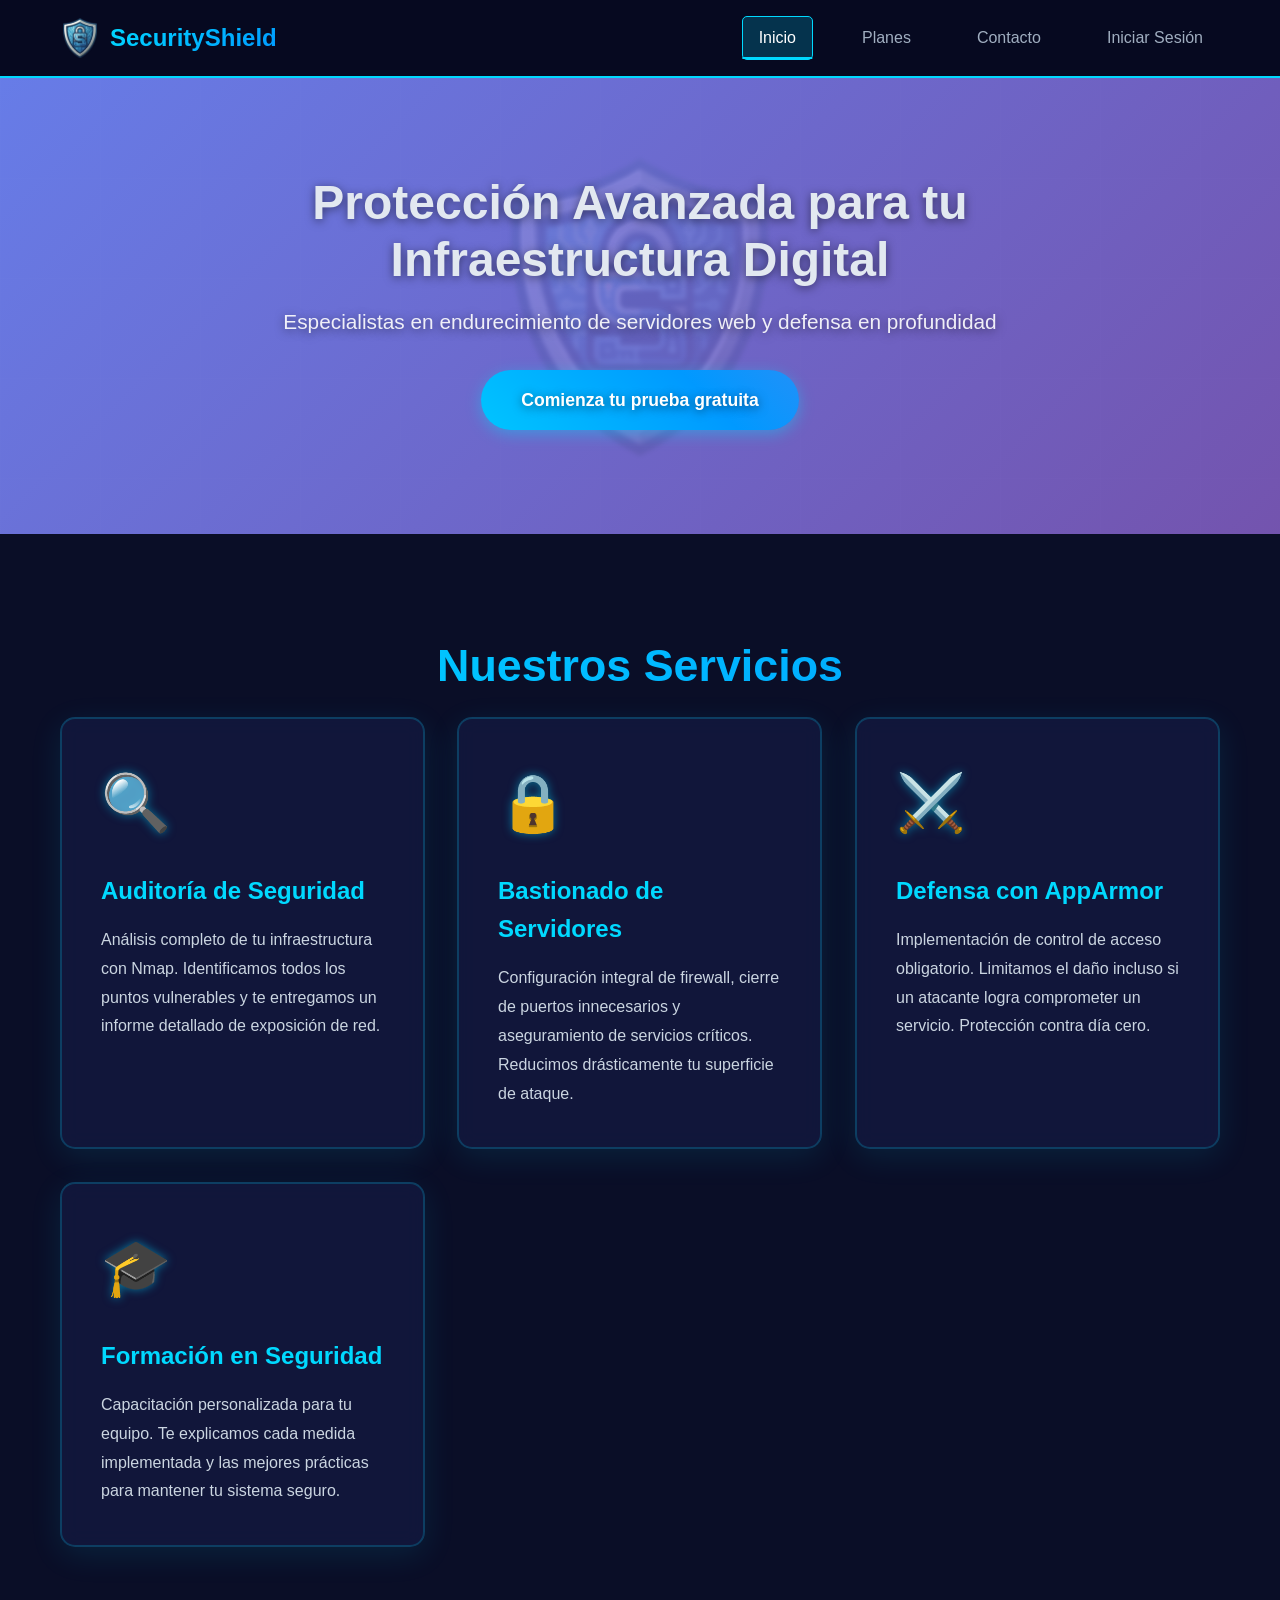
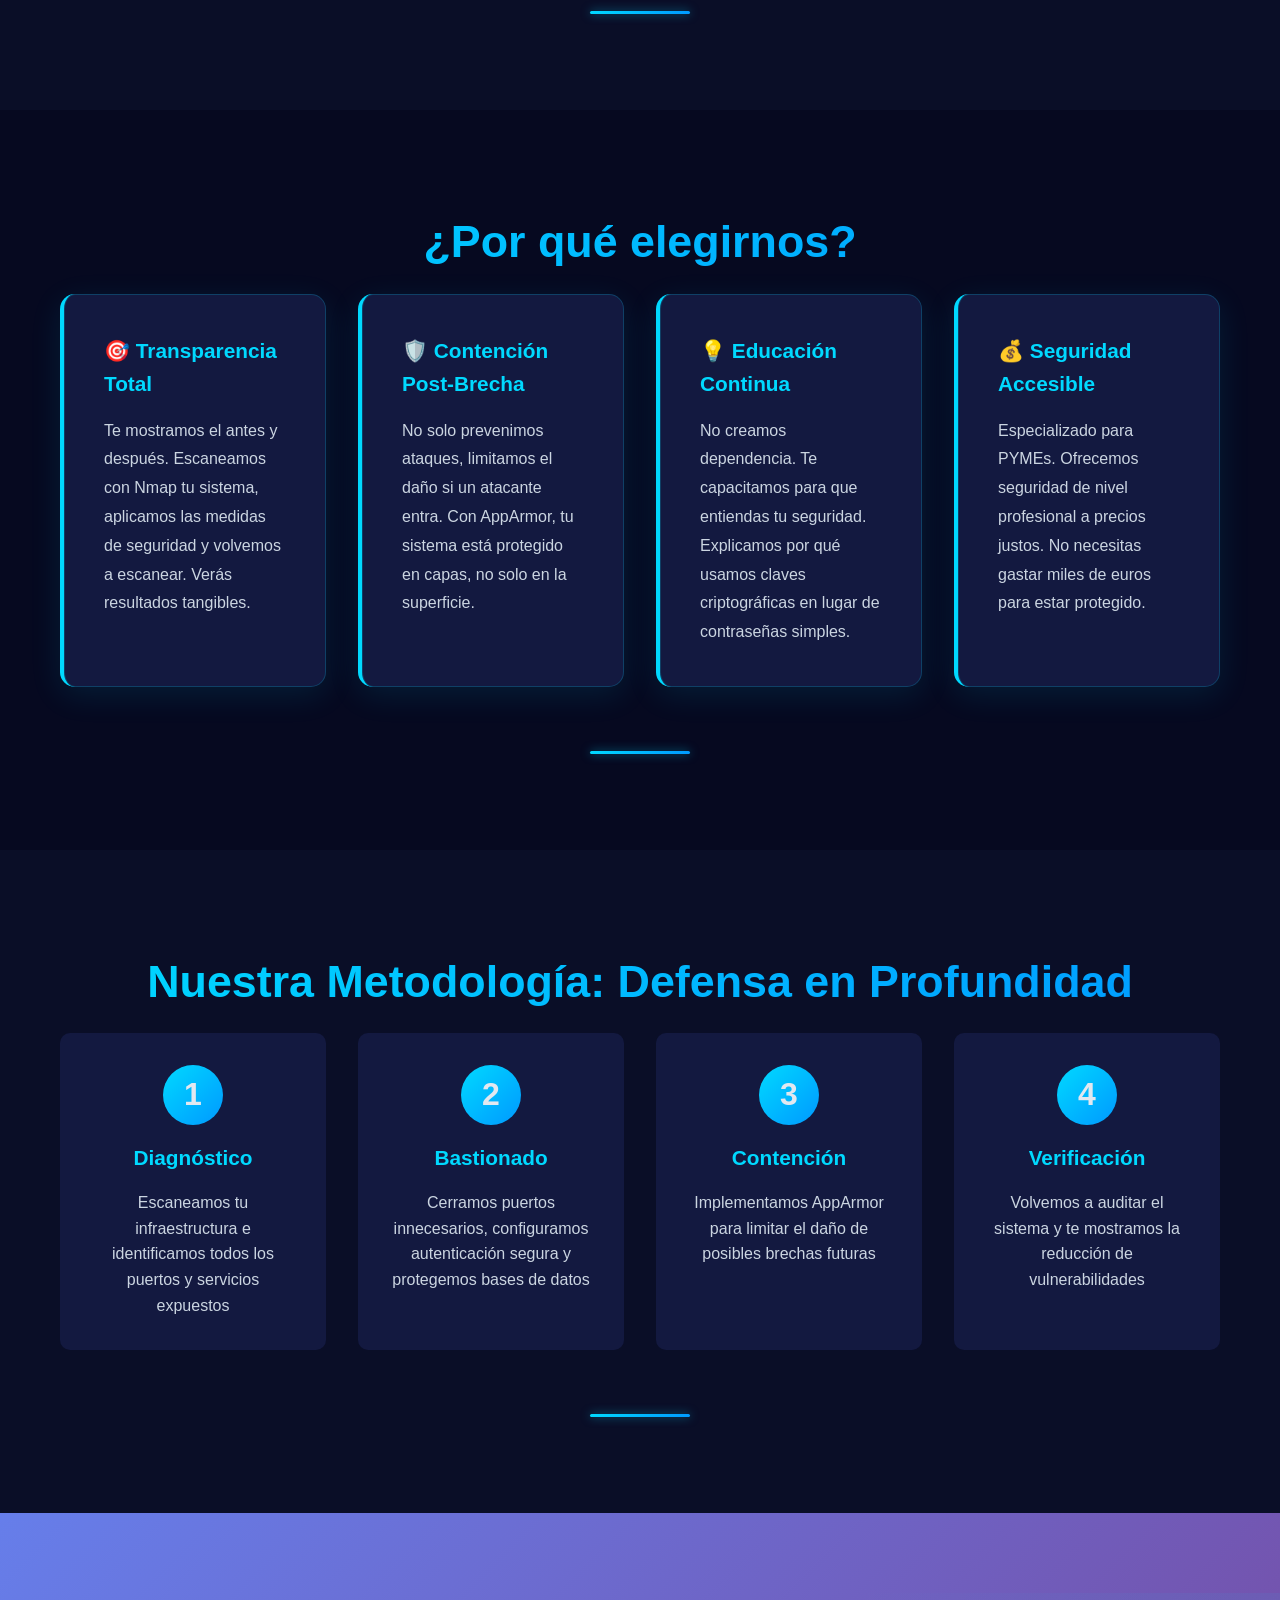
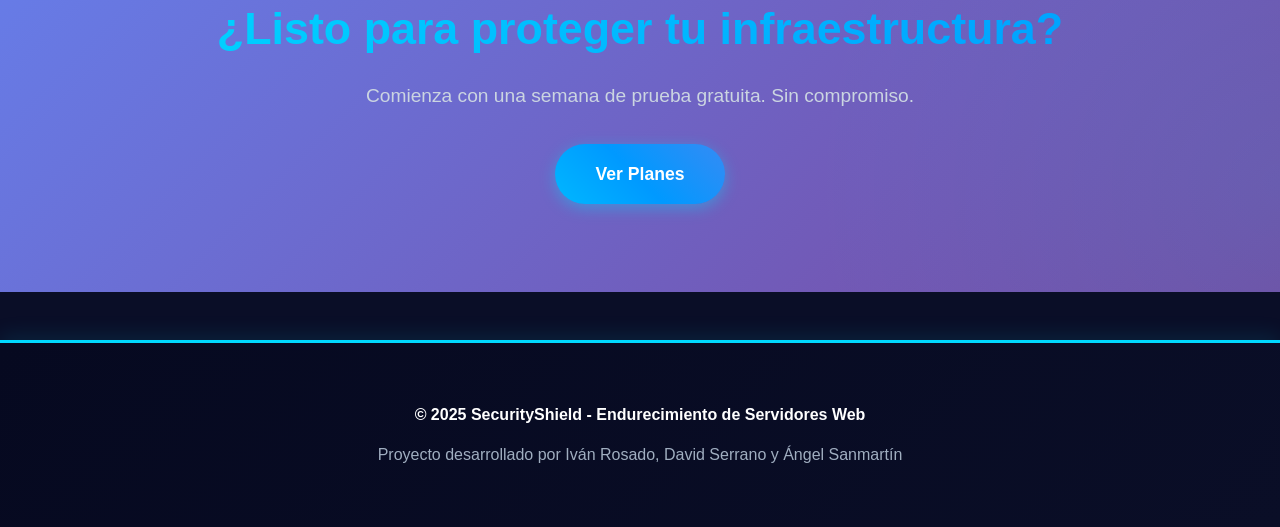
==== index.html @ e563c890 "Actualizacion v6 Reformas CSS visual Animaciones Escudo Emoji Cambiado" ====
<!DOCTYPE html>
<html lang="es">
<head>
    <meta charset="UTF-8">
    <meta name="viewport" content="width=device-width, initial-scale=1.0">
    <title>SecurityShield - Endurecimiento de Servidores Web</title>
    <link rel="stylesheet" href="styles.css">
    <script src="https://identity.netlify.com/v1/netlify-identity-widget.js"></script>
    <link rel="icon" href="images/favicon.png">
</head>
<body>
    <div class="nav-overlay"></div>
    <nav class="navbar">
        <div class="nav-container">
            <div class="logo">
                <img src="images/favicon.png" alt="SecurityShield" class="shield-icon">
                <span class="logo-text">SecurityShield</span>
            </div>
            <div class="mobile-menu-toggle">
                <span></span>
                <span></span>
                <span></span>
            </div>
            <ul class="nav-menu">
                <li><a href="index.html" class="active">Inicio</a></li>
                <li><a href="suscripcion.html">Planes</a></li>
                <li><a href="contacto.html">Contacto</a></li>
                <li>
                    <a href="login.html" id="loginLink">Iniciar Sesión</a>
                    <a href="#" id="logoutLink" class="logout-link" style="display:none;">Cerrar Sesión</a>
                </li>
            </ul>
        </div>
    </nav>

    <header class="hero">
        <div class="hero-content">
            <h1>Protección Avanzada para tu Infraestructura Digital</h1>
            <p class="subtitle">Especialistas en endurecimiento de servidores web y defensa en profundidad</p>
            <a href="suscripcion.html" class="cta-button">Comienza tu prueba gratuita</a>
        </div>
    </header>

    <section class="services">
        <div class="container">
            <h2>Nuestros Servicios</h2>
            
            <div class="service-grid">
                <div class="service-card">
                    <div class="service-icon">🔍</div>
                    <h3>Auditoría de Seguridad</h3>
                    <p>Análisis completo de tu infraestructura con Nmap. Identificamos todos los puntos vulnerables y te entregamos un informe detallado de exposición de red.</p>
                </div>

                <div class="service-card">
                    <div class="service-icon">🔒</div>
                    <h3>Bastionado de Servidores</h3>
                    <p>Configuración integral de firewall, cierre de puertos innecesarios y aseguramiento de servicios críticos. Reducimos drásticamente tu superficie de ataque.</p>
                </div>

                <div class="service-card">
                    <div class="service-icon">⚔️</div>
                    <h3>Defensa con AppArmor</h3>
                    <p>Implementación de control de acceso obligatorio. Limitamos el daño incluso si un atacante logra comprometer un servicio. Protección contra día cero.</p>
                </div>

                <div class="service-card">
                    <div class="service-icon">🎓</div>
                    <h3>Formación en Seguridad</h3>
                    <p>Capacitación personalizada para tu equipo. Te explicamos cada medida implementada y las mejores prácticas para mantener tu sistema seguro.</p>
                </div>
            </div>
        </div>
    </section>

    <section class="why-us">
        <div class="container">
            <h2>¿Por qué elegirnos?</h2>
            
            <div class="features">
                <div class="feature">
                    <h3>🎯 Transparencia Total</h3>
                    <p>Te mostramos el antes y después. Escaneamos con Nmap tu sistema, aplicamos las medidas de seguridad y volvemos a escanear. Verás resultados tangibles.</p>
                </div>

                <div class="feature">
                    <h3>🛡️ Contención Post-Brecha</h3>
                    <p>No solo prevenimos ataques, limitamos el daño si un atacante entra. Con AppArmor, tu sistema está protegido en capas, no solo en la superficie.</p>
                </div>

                <div class="feature">
                    <h3>💡 Educación Continua</h3>
                    <p>No creamos dependencia. Te capacitamos para que entiendas tu seguridad. Explicamos por qué usamos claves criptográficas en lugar de contraseñas simples.</p>
                </div>

                <div class="feature">
                    <h3>💰 Seguridad Accesible</h3>
                    <p>Especializado para PYMEs. Ofrecemos seguridad de nivel profesional a precios justos. No necesitas gastar miles de euros para estar protegido.</p>
                </div>
            </div>
        </div>
    </section>

    <section class="methodology">
        <div class="container">
            <h2>Nuestra Metodología: Defensa en Profundidad</h2>
            <div class="steps">
                <div class="step">
                    <div class="step-number">1</div>
                    <h3>Diagnóstico</h3>
                    <p>Escaneamos tu infraestructura e identificamos todos los puertos y servicios expuestos</p>
                </div>
                <div class="step">
                    <div class="step-number">2</div>
                    <h3>Bastionado</h3>
                    <p>Cerramos puertos innecesarios, configuramos autenticación segura y protegemos bases de datos</p>
                </div>
                <div class="step">
                    <div class="step-number">3</div>
                    <h3>Contención</h3>
                    <p>Implementamos AppArmor para limitar el daño de posibles brechas futuras</p>
                </div>
                <div class="step">
                    <div class="step-number">4</div>
                    <h3>Verificación</h3>
                    <p>Volvemos a auditar el sistema y te mostramos la reducción de vulnerabilidades</p>
                </div>
            </div>
        </div>
    </section>

    <section class="cta-section">
        <div class="container">
            <h2>¿Listo para proteger tu infraestructura?</h2>
            <p>Comienza con una semana de prueba gratuita. Sin compromiso.</p>
            <a href="suscripcion.html" class="cta-button">Ver Planes</a>
        </div>
    </section>

    <footer>
        <div class="container">
            <p>&copy; 2025 SecurityShield - Endurecimiento de Servidores Web</p>
            <p>Proyecto desarrollado por Iván Rosado, David Serrano y Ángel Sanmartín</p>
        </div>
    </footer>

    <script>
        netlifyIdentity.init();

        function updateUI() {
            const user = netlifyIdentity.currentUser();
            const loginLink = document.getElementById('loginLink');
            const logoutLink = document.getElementById('logoutLink');
            
            if (user) {
                if (loginLink) loginLink.style.display = 'none';
                if (logoutLink) {
                    logoutLink.style.display = 'block';
                    const displayName = user.user_metadata?.full_name || user.email.split('@')[0];
                    logoutLink.textContent = `Cerrar Sesión (${displayName})`;
                }
                
                const userData = {
                    email: user.email,
                    nombre: user.user_metadata?.full_name || user.email.split('@')[0],
                    id: user.id
                };
                localStorage.setItem('secureshield_user', JSON.stringify(userData));
            } else {
                if (loginLink) loginLink.style.display = 'block';
                if (logoutLink) logoutLink.style.display = 'none';
                localStorage.removeItem('secureshield_user');
            }
        }

        netlifyIdentity.on('init', updateUI);
        netlifyIdentity.on('login', updateUI);
        netlifyIdentity.on('logout', updateUI);

        document.getElementById('logoutLink')?.addEventListener('click', (e) => {
            e.preventDefault();
            if (confirm('¿Estás seguro que deseas cerrar sesión?')) {
                netlifyIdentity.logout();
            }
        });

        updateUI();
    </script>
    <script>
    // Menú móvil
    document.addEventListener('DOMContentLoaded', function() {
    const menuToggle = document.querySelector('.mobile-menu-toggle');
    const navMenu = document.querySelector('.nav-menu');
    const overlay = document.querySelector('.nav-overlay');
    const navLinks = navMenu.querySelectorAll('a');

    menuToggle.addEventListener('click', function() {
        menuToggle.classList.toggle('active');
        navMenu.classList.toggle('active');
        overlay.classList.toggle('active');
        document.body.style.overflow = navMenu.classList.contains('active') ? 'hidden' : '';
    });

    overlay.addEventListener('click', function() {
        menuToggle.classList.remove('active');
        navMenu.classList.remove('active');
        overlay.classList.remove('active');
        document.body.style.overflow = '';
    });

    navLinks.forEach(link => {
        link.addEventListener('click', function() {
        menuToggle.classList.remove('active');
        navMenu.classList.remove('active');
        overlay.classList.remove('active');
        document.body.style.overflow = '';
        });
    });

    window.addEventListener('resize', function() {
        if (window.innerWidth > 768) {
        menuToggle.classList.remove('active');
        navMenu.classList.remove('active');
        overlay.classList.remove('active');
        document.body.style.overflow = '';
        }
    });
    });
    </script>
</body>
</html>
---- styles.css ----
/* Reset y Variables */
* {
    margin: 0;
    padding: 0;
    box-sizing: border-box;
}

:root {
    --primary-color: #00d9ff;
    --secondary-color: #0099ff;
    --dark-bg: #0a0e27;
    --darker-bg: #060920;
    --card-bg: #131940;
    --text-light: #ffffff;
    --text-gray: #a0aec0;
    --success: #10b981;
    --warning: #f59e0b;
    --danger: #ef4444;
    --gradient-1: linear-gradient(135deg, #667eea 0%, #764ba2 100%);
    --gradient-2: linear-gradient(135deg, #00d9ff 0%, #0099ff 100%);
}

body {
    font-family: 'Segoe UI', Tahoma, Geneva, Verdana, sans-serif;
    background-color: var(--dark-bg);
    color: var(--text-light);
    line-height: 1.6;
}

.container {
    max-width: 1200px;
    margin: 0 auto;
    padding: 0 20px;
}

/* Navbar */
.navbar {
    background-color: var(--darker-bg);
    padding: 1rem 0;
    border-bottom: 2px solid var(--primary-color);
    position: sticky;
    top: 0;
    z-index: 1000;
    box-shadow: 0 4px 6px rgba(0, 217, 255, 0.1);
}

.nav-container {
    max-width: 1200px;
    margin: 0 auto;
    padding: 0 20px;
    display: flex;
    justify-content: space-between;
    align-items: center;
}

.logo {
    display: flex;
    align-items: center;
    gap: 10px;
    font-size: 1.5rem;
    font-weight: bold;
    z-index: 1001;
}

.shield-icon {
    width: 40px;
    height: 40px;
    object-fit: contain;
}

.logo-text {
    background: var(--gradient-2);
    -webkit-background-clip: text;
    -webkit-text-fill-color: transparent;
    background-clip: text;
}

.nav-menu {
    display: flex;
    list-style: none;
    gap: 2rem;
    align-items: center;
}

.nav-menu a {
    color: var(--text-gray);
    text-decoration: none;
    font-weight: 500;
    transition: all 0.3s ease;
    padding: 0.5rem 1rem;
    border-radius: 5px;
    border: 1px solid transparent;
    display: inline-block;
}

.nav-menu a:hover {
    color: var(--primary-color);
    background-color: rgba(0, 217, 255, 0.1);
}

.nav-menu a.active {
    color: var(--text-light);
    background-color: rgba(0, 217, 255, 0.2);
    border: 1px solid var(--primary-color);
}

.logout-link {
    color: var(--danger) !important;
}

.logout-link:hover {
    background-color: rgba(239, 68, 68, 0.1) !important;
}

/* Menú hamburguesa - solo visible en móvil */
.mobile-menu-toggle {
    display: none;
    flex-direction: column;
    cursor: pointer;
    padding: 0.5rem;
    z-index: 1001;
}

.mobile-menu-toggle span {
    width: 25px;
    height: 3px;
    background-color: var(--primary-color);
    margin: 3px 0;
    transition: all 0.3s ease;
    border-radius: 3px;
}

/* Hero Section */
.hero {
    background: var(--gradient-1);
    padding: 6rem 2rem;
    text-align: center;
    position: relative;
    overflow: hidden;
}

.hero::before {
    content: "";
    position: absolute;
    top: 0;
    left: 0;
    right: 0;
    bottom: 0;
    background: url('data:image/svg+xml,<svg width="100" height="100" xmlns="http://www.w3.org/2000/svg"><defs><pattern id="grid" width="100" height="100" patternUnits="userSpaceOnUse"><path d="M 100 0 L 0 0 0 100" fill="none" stroke="rgba(255,255,255,0.05)" stroke-width="1"/></pattern></defs><rect width="100" height="100" fill="url(%23grid)"/></svg>');
    opacity: 0.3;
}

.hero-content {
    position: relative;
    z-index: 1;
    max-width: 800px;
    margin: 0 auto;
}

.hero h1 {
    font-size: 3rem;
    margin-bottom: 1rem;
    line-height: 1.2;
}

.subtitle {
    font-size: 1.3rem;
    margin-bottom: 2rem;
    color: rgba(255, 255, 255, 0.9);
}

.cta-button {
    display: inline-block;
    background: var(--gradient-2);
    color: white;
    padding: 1rem 2.5rem;
    border-radius: 50px;
    text-decoration: none;
    font-weight: bold;
    font-size: 1.1rem;
    transition: transform 0.3s, box-shadow 0.3s;
    box-shadow: 0 4px 15px rgba(0, 217, 255, 0.4);
}

.cta-button:hover {
    transform: translateY(-3px);
    box-shadow: 0 6px 20px rgba(0, 217, 255, 0.6);
}

/* Services Section */
.services {
    padding: 5rem 2rem;
    background-color: var(--dark-bg);
}

.services h2 {
    text-align: center;
    font-size: 2.5rem;
    margin-bottom: 3rem;
}

.service-grid {
    display: grid;
    grid-template-columns: repeat(auto-fit, minmax(280px, 1fr));
    gap: 2rem;
}

.service-card {
    background-color: var(--card-bg);
    padding: 2rem;
    border-radius: 15px;
    border: 1px solid rgba(0, 217, 255, 0.2);
    transition: transform 0.3s, box-shadow 0.3s;
}

.service-card:hover {
    transform: translateY(-10px);
    box-shadow: 0 10px 30px rgba(0, 217, 255, 0.3);
    border-color: var(--primary-color);
}

.service-icon {
    font-size: 3rem;
    margin-bottom: 1rem;
}

.service-card h3 {
    color: var(--primary-color);
    margin-bottom: 1rem;
    font-size: 1.5rem;
}

/* Why Us Section */
.why-us {
    padding: 5rem 2rem;
    background-color: var(--darker-bg);
}

.why-us h2 {
    text-align: center;
    font-size: 2.5rem;
    margin-bottom: 3rem;
}

.features {
    display: grid;
    grid-template-columns: repeat(auto-fit, minmax(250px, 1fr));
    gap: 2rem;
}

.feature {
    background-color: var(--card-bg);
    padding: 2rem;
    border-radius: 10px;
    border-left: 4px solid var(--primary-color);
}

.feature h3 {
    margin-bottom: 1rem;
    color: var(--primary-color);
}

/* Methodology Section */
.methodology {
    padding: 5rem 2rem;
    background-color: var(--dark-bg);
}

.methodology h2 {
    text-align: center;
    font-size: 2.5rem;
    margin-bottom: 3rem;
}

.steps {
    display: grid;
    grid-template-columns: repeat(auto-fit, minmax(200px, 1fr));
    gap: 2rem;
}

.step {
    text-align: center;
    padding: 2rem;
    background-color: var(--card-bg);
    border-radius: 10px;
    position: relative;
}

.step-number {
    width: 60px;
    height: 60px;
    background: var(--gradient-2);
    border-radius: 50%;
    display: flex;
    align-items: center;
    justify-content: center;
    font-size: 2rem;
    font-weight: bold;
    margin: 0 auto 1rem;
}

/* CTA Section */
.cta-section {
    padding: 5rem 2rem;
    background: var(--gradient-1);
    text-align: center;
}

.cta-section h2 {
    font-size: 2.5rem;
    margin-bottom: 1.5rem;
}

.cta-section p {
    margin-bottom: 2rem;
    font-size: 1.2rem;
}

/* Pricing Section */
.pricing-hero {
    background: var(--gradient-1);
    padding: 4rem 2rem;
    text-align: center;
}

.pricing-hero h1 {
    font-size: 3rem;
    margin-bottom: 1rem;
}

.pricing {
    padding: 5rem 2rem;
    background-color: var(--dark-bg);
}

.pricing-grid {
    display: grid;
    grid-template-columns: repeat(auto-fit, minmax(300px, 1fr));
    gap: 2rem;
    max-width: 1200px;
    margin: 0 auto;
}

.pricing-card {
    background-color: var(--card-bg);
    padding: 2.5rem;
    border-radius: 15px;
    border: 2px solid rgba(0, 217, 255, 0.2);
    position: relative;
    transition: transform 0.3s, box-shadow 0.3s;
}

.pricing-card:hover {
    transform: translateY(-10px);
    box-shadow: 0 15px 40px rgba(0, 217, 255, 0.3);
}

.pricing-card.popular {
    border-color: var(--primary-color);
    box-shadow: 0 0 30px rgba(0, 217, 255, 0.3);
}

.pricing-card.trial {
    border-color: var(--success);
}

.badge {
    position: absolute;
    top: -15px;
    left: 50%;
    transform: translateX(-50%);
    background: var(--gradient-2);
    padding: 0.5rem 1.5rem;
    border-radius: 50px;
    font-size: 0.85rem;
    font-weight: bold;
}

.pricing-card.trial .badge {
    background: var(--success);
}

.pricing-card h3 {
    font-size: 1.8rem;
    margin-bottom: 1rem;
    color: var(--primary-color);
}

.price {
    display: flex;
    align-items: baseline;
    gap: 0.5rem;
    margin-bottom: 1rem;
}

.amount {
    font-size: 3rem;
    font-weight: bold;
    color: var(--primary-color);
}

.period {
    color: var(--text-gray);
}

.savings {
    background-color: var(--success);
    color: white;
    padding: 0.5rem 1rem;
    border-radius: 5px;
    text-align: center;
    margin-bottom: 1.5rem;
    font-weight: bold;
}

.features-list {
    list-style: none;
    margin: 2rem 0;
}

.features-list li {
    padding: 0.75rem 0;
    border-bottom: 1px solid rgba(255, 255, 255, 0.1);
}

.plan-button {
    display: block;
    width: 100%;
    padding: 1rem;
    background: var(--gradient-2);
    color: white;
    text-align: center;
    text-decoration: none;
    border-radius: 10px;
    font-weight: bold;
    transition: transform 0.3s;
    min-height: 48px;
}

.plan-button:hover {
    transform: scale(1.05);
}

.trial-button {
    background: var(--success);
}

.popular-button {
    background: var(--gradient-1);
}

.plan-note {
    text-align: center;
    margin-top: 1rem;
    font-size: 0.9rem;
    color: var(--text-gray);
}

/* Services Included */
.services-included {
    padding: 5rem 2rem;
    background-color: var(--darker-bg);
}

.services-included h2 {
    text-align: center;
    font-size: 2.5rem;
    margin-bottom: 3rem;
}

.included-grid {
    display: grid;
    grid-template-columns: repeat(auto-fit, minmax(250px, 1fr));
    gap: 2rem;
}

.included-item {
    background-color: var(--card-bg);
    padding: 2rem;
    border-radius: 10px;
    border-left: 4px solid var(--primary-color);
}

.included-item h3 {
    margin-bottom: 1rem;
    color: var(--primary-color);
}

/* FAQ Section */
.faq {
    padding: 5rem 2rem;
    background-color: var(--dark-bg);
}

.faq h2 {
    text-align: center;
    font-size: 2.5rem;
    margin-bottom: 3rem;
}

.faq-grid {
    display: grid;
    grid-template-columns: repeat(auto-fit, minmax(280px, 1fr));
    gap: 2rem;
}

.faq-item {
    background-color: var(--card-bg);
    padding: 2rem;
    border-radius: 10px;
    border: 1px solid rgba(0, 217, 255, 0.2);
}

.faq-item h3 {
    color: var(--primary-color);
    margin-bottom: 1rem;
}

/* Auth Section */
.auth-section {
    padding: 5rem 2rem;
    min-height: 80vh;
}

.plan-notice {
    background: var(--gradient-2);
    padding: 1.5rem;
    border-radius: 10px;
    text-align: center;
    margin-bottom: 2rem;
}

.auth-container {
    display: grid;
    grid-template-columns: repeat(auto-fit, minmax(350px, 1fr));
    gap: 3rem;
    max-width: 1000px;
    margin: 0 auto;
}

.auth-box {
    background-color: var(--card-bg);
    padding: 2.5rem;
    border-radius: 15px;
    border: 2px solid rgba(0, 217, 255, 0.2);
}

.auth-box h2 {
    color: var(--primary-color);
    margin-bottom: 2rem;
    text-align: center;
}

.form-group {
    margin-bottom: 1.5rem;
}

.form-group label {
    display: block;
    margin-bottom: 0.5rem;
    color: var(--text-gray);
}

.form-group input,
.form-group select,
.form-group textarea {
    width: 100%;
    padding: 0.75rem;
    background-color: var(--darker-bg);
    border: 1px solid rgba(0, 217, 255, 0.3);
    border-radius: 5px;
    color: var(--text-light);
    font-size: 1rem;
    min-height: 48px;
}

.form-group input:focus,
.form-group select:focus,
.form-group textarea:focus {
    outline: none;
    border-color: var(--primary-color);
    box-shadow: 0 0 10px rgba(0, 217, 255, 0.3);
}

.form-group small {
    display: block;
    margin-top: 0.5rem;
    color: var(--text-gray);
    font-size: 0.85rem;
}

.auth-button {
    width: 100%;
    padding: 1rem;
    background: var(--gradient-2);
    color: white;
    border: none;
    border-radius: 10px;
    font-size: 1.1rem;
    font-weight: bold;
    cursor: pointer;
    transition: transform 0.3s;
    min-height: 48px;
}

.auth-button:hover {
    transform: scale(1.05);
}

.alert {
    padding: 1rem;
    border-radius: 5px;
    margin-bottom: 1.5rem;
}

.alert-error {
    background-color: rgba(239, 68, 68, 0.2);
    border: 1px solid var(--danger);
    color: #fca5a5;
}

.alert-success {
    background-color: rgba(16, 185, 129, 0.2);
    border: 1px solid var(--success);
    color: #6ee7b7;
}

/* Confirmation Section */
.confirmation-section {
    padding: 3rem 2rem;
    min-height: 70vh;
}

.confirmation-card,
.success-confirmation {
    background-color: var(--card-bg);
    padding: 2.5rem;
    border-radius: 15px;
    border: 2px solid rgba(0, 217, 255, 0.2);
    max-width: 800px;
    margin: 0 auto;
}

.success-icon {
    font-size: 4rem;
    text-align: center;
    margin-bottom: 1.5rem;
}

.confirmation-details,
.next-steps {
    background-color: var(--darker-bg);
    padding: 2rem;
    border-radius: 10px;
    margin: 2rem 0;
}

.detail-item {
    padding: 1rem 0;
    border-bottom: 1px solid rgba(255, 255, 255, 0.1);
}

.action-buttons {
    display: flex;
    gap: 1rem;
    margin-top: 2rem;
    flex-wrap: wrap;
}

.secondary-button {
    display: inline-block;
    padding: 1rem 2rem;
    background-color: var(--card-bg);
    color: var(--text-light);
    text-decoration: none;
    border-radius: 50px;
    font-weight: bold;
    border: 2px solid var(--primary-color);
    transition: all 0.3s;
}

.secondary-button:hover {
    background-color: var(--primary-color);
    transform: translateY(-2px);
}

.back-link {
    display: inline-block;
    margin-top: 2rem;
    color: var(--primary-color);
    text-decoration: none;
    transition: all 0.3s;
}

.back-link:hover {
    color: var(--text-light);
    transform: translateX(-5px);
}

/* Footer */
footer {
    background-color: var(--darker-bg);
    padding: 2rem;
    text-align: center;
    border-top: 2px solid var(--primary-color);
    margin-top: 3rem;
}

footer p {
    color: var(--text-gray);
    margin: 0.5rem 0;
}

/* ============================================
   RESPONSIVE - MÓVIL
   ============================================ */

@media (max-width: 992px) {
    .pricing-grid {
        grid-template-columns: repeat(auto-fit, minmax(280px, 1fr));
    }
    
    .service-grid {
        grid-template-columns: repeat(auto-fit, minmax(250px, 1fr));
    }
}

@media (max-width: 768px) {
    /* Hero responsive */
    .hero {
        padding: 4rem 1.5rem;
    }
    
    .hero h1 {
        font-size: 2rem;
        line-height: 1.3;
    }

    .subtitle {
        font-size: 1.1rem;
    }
    
    .pricing-hero h1,
    .services h2,
    .why-us h2,
    .methodology h2,
    .cta-section h2 {
        font-size: 1.8rem;
    }
    
    /* Navegación móvil */
    .mobile-menu-toggle {
        display: flex;
    }
    
    .nav-menu {
        position: fixed;
        top: 0;
        right: -100%;
        width: 80%;
        max-width: 300px;
        height: 100vh;
        background-color: var(--darker-bg);
        flex-direction: column;
        justify-content: flex-start;
        align-items: stretch;
        padding: 5rem 0 2rem;
        gap: 0;
        transition: right 0.3s ease;
        box-shadow: -5px 0 15px rgba(0, 0, 0, 0.5);
        overflow-y: auto;
    }
    
    .nav-menu.active {
        right: 0;
    }
    
    .nav-menu li {
        width: 100%;
        border-bottom: 1px solid rgba(0, 217, 255, 0.1);
    }
    
    .nav-menu a {
        display: block;
        width: 100%;
        padding: 1rem 2rem;
        border-radius: 0;
        text-align: left;
    }
    
    /* Overlay cuando el menú está abierto */
    .nav-overlay {
        display: none;
        position: fixed;
        top: 0;
        left: 0;
        width: 100%;
        height: 100%;
        background-color: rgba(0, 0, 0, 0.7);
        z-index: 999;
    }
    
    .nav-overlay.active {
        display: block;
    }
    
    /* Animación hamburguesa */
    .mobile-menu-toggle.active span:nth-child(1) {
        transform: rotate(45deg) translate(8px, 8px);
    }
    
    .mobile-menu-toggle.active span:nth-child(2) {
        opacity: 0;
    }
    
    .mobile-menu-toggle.active span:nth-child(3) {
        transform: rotate(-45deg) translate(7px, -7px);
    }
    
    /* Grids responsive */
    .service-grid,
    .features,
    .steps,
    .included-grid,
    .faq-grid {
        grid-template-columns: 1fr;
        gap: 1.5rem;
    }
    
    .pricing-grid {
        grid-template-columns: 1fr;
        gap: 2rem;
    }
    
    /* Auth container responsive */
    .auth-container {
        grid-template-columns: 1fr;
        gap: 2rem;
    }
    
    .auth-box {
        padding: 2rem 1.5rem;
    }
    
    /* Botones más grandes para móvil (mejor táctil) */
    .cta-button,
    .auth-button,
    .plan-button {
        padding: 1.2rem 2rem;
        font-size: 1rem;
        min-height: 52px;
    }
    
    /* Secciones con menos padding */
    .services,
    .why-us,
    .methodology,
    .pricing {
        padding: 3rem 1.5rem;
    }
    
    .cta-section {
        padding: 3rem 1.5rem;
    }
    
    /* Confirmation buttons responsive */
    .action-buttons {
        flex-direction: column;
    }
    
    .action-buttons a {
        width: 100%;
        text-align: center;
    }
    
    /* Pricing card spacing */
    .pricing-card {
        padding: 2rem 1.5rem;
    }
    
    .amount {
        font-size: 2.5rem;
    }
    
    /* Form improvements móvil */
    .form-group input,
    .form-group select,
    .form-group textarea {
        font-size: 16px; /* Evita zoom automático en iOS */
    }
}

@media (max-width: 480px) {
    /* Ajustes extra para móviles muy pequeños */
    .hero h1 {
        font-size: 1.75rem;
    }
    
    .logo-text {
        font-size: 1.2rem;
    }
    
    .shield-icon {
        font-size: 1.5rem;
    }
    
    .pricing-hero h1 {
        font-size: 1.5rem;
    }
    
    .nav-menu {
        width: 85%;
    }
    
    .container {
        padding: 0 15px;
    }
    
    .auth-box,
    .confirmation-card,
    .success-confirmation {
        padding: 1.5rem 1rem;
    }
}
@media screen and (max-width: 768px) {
    /* Contenedor principal */
    .auth-section {
        padding: 2rem 1rem !important;
    }
    
    /* Forzar columna única - MÁXIMA PRIORIDAD */
    .auth-container {
        display: block !important;
        width: 100% !important;
    }
    
    /* Cada caja al 100% */
    .auth-container .auth-box {
        width: 100% !important;
        max-width: none !important;
        margin-bottom: 1.5rem !important;
        float: none !important;
    }
    
    /* Features a columna única */
    .features {
        display: block !important;
    }
    
    .feature {
        width: 100% !important;
        margin-bottom: 1rem !important;
    }
}
/* ============================================
   ANIMACIONES Y EFECTOS ADICIONALES
   ============================================ */

/* 1. FONDO ANIMADO CON GRID TECNOLÓGICO */
body::before {
    content: "";
    position: fixed;
    top: 0;
    left: 0;
    width: 100%;
    height: 100%;
    background: 
        linear-gradient(90deg, rgba(0, 217, 255, 0.03) 1px, transparent 1px),
        linear-gradient(rgba(0, 217, 255, 0.03) 1px, transparent 1px);
    background-size: 50px 50px;
    animation: grid-move 20s linear infinite;
    pointer-events: none;
    z-index: 0;
}

@keyframes grid-move {
    0% { transform: translate(0, 0); }
    100% { transform: translate(50px, 50px); }
}

/* Asegurar que el contenido esté por encima */
.navbar, .hero, section, footer {
    position: relative;
    z-index: 1;
}

/* 2. GRADIENTES ANIMADOS EN BOTONES */
.cta-button, .auth-button, .plan-button {
    background: linear-gradient(45deg, #00d9ff, #0099ff, #667eea, #764ba2);
    background-size: 300% 300%;
    animation: gradient-shift 3s ease infinite;
    position: relative;
    overflow: hidden;
}

@keyframes gradient-shift {
    0%, 100% { background-position: 0% 50%; }
    50% { background-position: 100% 50%; }
}

/* Efecto de brillo en hover de botones */
.cta-button::before, .auth-button::before, .plan-button::before {
    content: "";
    position: absolute;
    top: 0;
    left: -100%;
    width: 100%;
    height: 100%;
    background: linear-gradient(90deg, transparent, rgba(255, 255, 255, 0.3), transparent);
    transition: left 0.5s;
}

.cta-button:hover::before, .auth-button:hover::before, .plan-button:hover::before {
    left: 100%;
}

/* 3. ANIMACIÓN DE ENTRADA ÚNICA Y SUAVE */
.service-card, .feature, .pricing-card, .step, .included-item, .faq-item {
    opacity: 0;
    animation: smoothEntry 0.6s ease-out forwards;
}

/* Delays escalonados para efecto cascada */
.service-card:nth-child(1), .pricing-card:nth-child(1) { animation-delay: 0.1s; }
.service-card:nth-child(2), .pricing-card:nth-child(2) { animation-delay: 0.2s; }
.service-card:nth-child(3), .pricing-card:nth-child(3) { animation-delay: 0.3s; }
.service-card:nth-child(4), .pricing-card:nth-child(4) { animation-delay: 0.4s; }

.feature:nth-child(1) { animation-delay: 0.1s; }
.feature:nth-child(2) { animation-delay: 0.2s; }
.feature:nth-child(3) { animation-delay: 0.3s; }
.feature:nth-child(4) { animation-delay: 0.4s; }

/* Animación suave de entrada - SE EJECUTA UNA SOLA VEZ */
@keyframes smoothEntry {
    from {
        opacity: 0;
        transform: translateY(20px) scale(0.95);
    }
    to {
        opacity: 1;
        transform: translateY(0) scale(1);
    }
}

/* 4. GLASSMORPHISM EN CARDS */
.service-card, .pricing-card, .auth-box, .feature, .included-item {
    background: rgba(19, 25, 64, 0.8);
    backdrop-filter: blur(10px);
    -webkit-backdrop-filter: blur(10px);
    box-shadow: 
        0 8px 32px 0 rgba(0, 217, 255, 0.1),
        0 0 0 1px rgba(0, 217, 255, 0.2) inset;
}

/* 5. EFECTO DE ESCANEO EN HERO */
.hero {
    position: relative;
    overflow: hidden;
}

.hero::after {
    content: "";
    position: absolute;
    top: -100%;
    left: 0;
    width: 100%;
    height: 3px;
    background: linear-gradient(90deg, transparent, #00d9ff, transparent);
    animation: scan 4s ease-in-out infinite;
    box-shadow: 0 0 10px #00d9ff;
}

@keyframes scan {
    0% { top: -5%; opacity: 0; }
    10% { opacity: 1; }
    90% { opacity: 1; }
    100% { top: 105%; opacity: 0; }
}

/* 6. HOVER SUTIL Y ELEGANTE */
.service-card {
    transition: all 0.3s ease;
}

.service-card:hover {
    transform: translateY(-8px); /* Menos movimiento */
    box-shadow: 
        0 12px 24px rgba(0, 217, 255, 0.3),
        0 0 15px rgba(0, 217, 255, 0.15) inset;
    border-color: var(--primary-color);
}

.service-card:hover .service-icon {
    transform: scale(1.1); /* Solo un pequeño zoom, sin rotación */
    filter: drop-shadow(0 0 10px rgba(0, 217, 255, 0.8));
}

.service-icon {
    transition: all 0.3s ease;
}

.pricing-card {
    transition: all 0.3s ease;
}

.pricing-card:hover {
    transform: translateY(-10px);
    box-shadow: 0 30px 60px rgba(0, 217, 255, 0.4);
    border-color: var(--primary-color);
}

.pricing-card:hover .badge {
    animation: badge-bounce 0.6s ease;
}

@keyframes badge-bounce {
    0%, 100% { transform: translateX(-50%) scale(1); }
    50% { transform: translateX(-50%) scale(1.15); }
}

/* 7. ANIMACIÓN DE PULSO PARA BADGES */
.badge {
    animation: pulse-glow 2s ease-in-out infinite;
}

@keyframes pulse-glow {
    0%, 100% { 
        box-shadow: 0 0 5px rgba(0, 217, 255, 0.5);
    }
    50% { 
        box-shadow: 0 0 20px rgba(0, 217, 255, 0.8),
                    0 0 30px rgba(0, 217, 255, 0.4);
    }
}

/* 8. EFECTO GLOW EN ICONOS */
.service-icon {
    transition: all 0.3s ease;
    filter: drop-shadow(0 0 5px rgba(0, 217, 255, 0.5));
}

.shield-icon {
    animation: glow-pulse 2s ease-in-out infinite alternate;
    display: inline-block;
}

@keyframes glow-pulse {
    from {
        filter: drop-shadow(0 0 5px rgba(0, 217, 255, 0.6));
    }
    to {
        filter: drop-shadow(0 0 15px rgba(0, 217, 255, 1))
                drop-shadow(0 0 25px rgba(0, 153, 255, 0.6));
    }
}

/* 9. LOADING STATES PARA BOTONES */
.auth-button:disabled, .plan-button:disabled, button:disabled {
    background: linear-gradient(90deg, 
        rgba(0, 217, 255, 0.3) 0%, 
        rgba(0, 217, 255, 0.6) 50%, 
        rgba(0, 217, 255, 0.3) 100%
    );
    background-size: 200% 100%;
    animation: loading-shimmer 1.5s ease-in-out infinite;
    cursor: not-allowed;
    opacity: 0.7;
}

@keyframes loading-shimmer {
    0% { background-position: 200% 0; }
    100% { background-position: -200% 0; }
}

/* 10. EFECTO PARALLAX EN HERO */
.hero, .pricing-hero, .cta-section {
    background-attachment: fixed;
    background-position: center;
}

/* 12. EFECTO DE ONDAS AL HACER CLIC */
.cta-button, .auth-button, .plan-button {
    position: relative;
    overflow: hidden;
}

.cta-button:active::after, .auth-button:active::after, .plan-button:active::after {
    content: "";
    position: absolute;
    top: 50%;
    left: 50%;
    width: 0;
    height: 0;
    border-radius: 50%;
    background: rgba(255, 255, 255, 0.5);
    transform: translate(-50%, -50%);
    animation: ripple 0.6s ease-out;
}

@keyframes ripple {
    to {
        width: 300px;
        height: 300px;
        opacity: 0;
    }
}

/* 13. ANIMACIÓN DE ENTRADA PARA EL HERO */
.hero-content {
    animation: hero-entrance 1s ease-out;
}

@keyframes hero-entrance {
    from {
        opacity: 0;
        transform: translateY(50px) scale(0.95);
    }
    to {
        opacity: 1;
        transform: translateY(0) scale(1);
    }
}

/* 14. EFECTO HOVER EN LINKS DEL NAV */
.nav-menu a {
    position: relative;
}

.nav-menu a::after {
    content: "";
    position: absolute;
    bottom: 0;
    left: 50%;
    width: 0;
    height: 2px;
    background: var(--primary-color);
    transition: all 0.3s ease;
    transform: translateX(-50%);
}

.nav-menu a:hover::after, .nav-menu a.active::after {
    width: 100%;
}

/* 16. SMOOTH SCROLL */
html {
    scroll-behavior: smooth;
}

/* 17. ANIMACIÓN PARA NÚMEROS DE PRECIOS */
.amount {
    animation: price-pop 0.6s cubic-bezier(0.175, 0.885, 0.32, 1.275);
}

@keyframes price-pop {
    0% {
        transform: scale(0.8);
        opacity: 0;
    }
    50% {
        transform: scale(1.1);
    }
    100% {
        transform: scale(1);
        opacity: 1;
    }
}

/* 18. FADE IN SIMPLE PARA EL TÍTULO (sin typing) */
.hero h1 {
    animation: fadeIn 1s ease-out;
}

@keyframes fadeIn {
    from {
        opacity: 0;
        transform: translateY(20px);
    }
    to {
        opacity: 1;
        transform: translateY(0);
    }
}

/* 19. MEJORA EN SUCCESS/ERROR ALERTS */
.alert {
    animation: slide-in 0.5s ease-out;
}

@keyframes slide-in {
    from {
        transform: translateY(-20px);
        opacity: 0;
    }
    to {
        transform: translateY(0);
        opacity: 1;
    }
}

/* 20. RESPONSIVE: REDUCIR ANIMACIONES EN MÓVIL */
@media (max-width: 768px) {
    /* Reducir o desactivar animaciones complejas en móvil */
    .hero::after {
        animation-duration: 6s; /* Más lento */
    }
    
    body::before {
        animation-duration: 30s; /* Grid más lento */
        opacity: 0.5; /* Menos visible */
    }
    
    .service-card:hover {
        transform: translateY(-5px); /* Menos movimiento */
    }
    
    /* Desactivar animación de typing en móvil */
    .hero h1 {
        animation: none;
        white-space: normal;
        width: auto;
    }
}

/* PREFERENCIA DE MOVIMIENTO REDUCIDO */
@media (prefers-reduced-motion: reduce) {
    *,
    *::before,
    *::after {
        animation-duration: 0.01ms !important;
        animation-iteration-count: 1 !important;
        transition-duration: 0.01ms !important;
    }
}

/* ============================================
   MEJORAS DE DISEÑO - SECURITYSHIELD
   ============================================ */

/* 1. ESPACIADO Y RESPIRACIÓN MEJORADA */
.service-card, .pricing-card, .feature, .included-item {
    padding: 2.5rem;
}

.service-card p, .feature p, .pricing-card p {
    line-height: 1.8;
    margin-top: 1rem;
}

/* Más espacio entre secciones */
.services, .why-us, .methodology, .pricing, .services-included, .faq {
    padding: 6rem 2rem;
}

/* 2. BOTONES MÁS DESTACADOS */
.trial-button {
    background: linear-gradient(135deg, #10b981 0%, #059669 100%) !important;
    box-shadow: 0 4px 15px rgba(16, 185, 129, 0.4);
}

.trial-button:hover {
    box-shadow: 0 6px 20px rgba(16, 185, 129, 0.6);
    transform: translateY(-3px) scale(1.02);
}

.popular-button {
    box-shadow: 0 4px 15px rgba(102, 126, 234, 0.4);
}

.popular-button:hover {
    box-shadow: 0 6px 20px rgba(102, 126, 234, 0.6);
}

/* 3. ICONOS MÁS GRANDES Y LLAMATIVOS */
.service-icon {
    font-size: 3.5rem !important;
    margin-bottom: 1.5rem !important;
    display: inline-block;
}

/* 4. FEATURES CON MEJOR INTERACCIÓN */
.feature {
    background-color: var(--card-bg);
    padding: 2.5rem;
    border-radius: 15px;
    border-left: 4px solid var(--primary-color);
    transition: all 0.3s ease;
}

.feature:hover {
    transform: translateX(10px);
    box-shadow: 0 8px 16px rgba(0, 217, 255, 0.2);
    border-left-width: 6px;
}

.feature h3 {
    font-size: 1.3rem;
}

/* 5. SEPARADORES VISUALES ENTRE SECCIONES */
.services::after, 
.why-us::after, 
.methodology::after {
    content: "";
    display: block;
    width: 100px;
    height: 3px;
    background: var(--gradient-2);
    margin: 4rem auto 0;
    border-radius: 10px;
    box-shadow: 0 0 10px rgba(0, 217, 255, 0.5);
}

/* 6. FOOTER MEJORADO */
footer {
    background: linear-gradient(135deg, #060920 0%, #0a0e27 100%);
    padding: 3rem 2rem;
    border-top: 3px solid var(--primary-color);
    box-shadow: 0 -5px 20px rgba(0, 217, 255, 0.1);
}

footer p {
    font-size: 1rem;
    line-height: 2;
}

footer p:first-child {
    font-weight: 600;
    color: var(--text-light);
}

/* 7. BADGES MÁS DESTACADOS */
.badge {
    font-size: 0.9rem !important;
    padding: 0.6rem 2rem !important;
    letter-spacing: 1px;
    text-transform: uppercase;
    font-weight: 700;
}

/* 8. PRICING CARDS HOVER MÁS SUTIL */
.pricing-card {
    transition: all 0.3s ease;
}

.pricing-card:hover {
    transform: translateY(-8px);
    box-shadow: 0 20px 40px rgba(0, 217, 255, 0.3);
}

.pricing-card:hover .amount {
    color: #00f0ff;
    text-shadow: 0 0 10px rgba(0, 217, 255, 0.5);
}

/* 9. CONTRASTE MEJORADO EN TEXTOS */
body {
    color: #e2e8f0; /* Texto principal más claro */
}

p, .plan-note, .period, .features-list li {
    color: #cbd5e1; /* Texto secundario más legible */
}

/* 10. ESTADOS ACTIVOS EN FORMULARIOS */
.form-group input,
.form-group select,
.form-group textarea {
    transition: all 0.3s ease;
}

.form-group input:focus,
.form-group select:focus,
.form-group textarea:focus {
    outline: none;
    border-color: var(--primary-color);
    box-shadow: 0 0 0 3px rgba(0, 217, 255, 0.1);
    transform: scale(1.01);
    background-color: rgba(19, 25, 64, 0.8);
}

/* 11. TÍTULOS DE SECCIÓN MÁS IMPACTANTES */
.services h2,
.why-us h2,
.methodology h2,
.pricing h2,
.services-included h2,
.faq h2,
.cta-section h2 {
    font-size: 2.8rem;
    font-weight: 700;
    background: var(--gradient-2);
    -webkit-background-clip: text;
    -webkit-text-fill-color: transparent;
    background-clip: text;
    margin-bottom: 1rem;
}

/* Subtítulos de secciones */
.services h2 + p,
.why-us h2 + p,
.pricing-hero p {
    font-size: 1.2rem;
    color: var(--text-gray);
    margin-bottom: 3rem;
}

/* 12. INCLUDED ITEMS MÁS ATRACTIVOS */
.included-item {
    border-radius: 15px;
    transition: all 0.3s ease;
}

.included-item:hover {
    transform: translateY(-5px);
    box-shadow: 0 10px 25px rgba(0, 217, 255, 0.2);
    border-left-color: #00f0ff;
}

.included-item h3 {
    font-size: 1.4rem;
    margin-bottom: 1rem;
}

/* 13. FAQ ITEMS CON MEJOR DISEÑO */
.faq-item {
    transition: all 0.3s ease;
    cursor: default;
}

.faq-item:hover {
    transform: scale(1.02);
    box-shadow: 0 8px 20px rgba(0, 217, 255, 0.2);
    border-color: var(--primary-color);
}

.faq-item h3 {
    font-size: 1.2rem;
    margin-bottom: 1rem;
}

/* 14. STEP CARDS MEJORADAS */
.step {
    transition: all 0.3s ease;
}

.step:hover {
    transform: translateY(-5px);
    box-shadow: 0 10px 25px rgba(0, 217, 255, 0.2);
}

.step h3 {
    font-size: 1.3rem;
    margin-bottom: 1rem;
    color: var(--primary-color);
}

/* 15. MEJORA EN PLAN-BUTTON */
.plan-button {
    font-size: 1.1rem;
    font-weight: 700;
    letter-spacing: 0.5px;
    box-shadow: 0 4px 15px rgba(0, 217, 255, 0.3);
}

.plan-button:hover {
    box-shadow: 0 6px 20px rgba(0, 217, 255, 0.5);
}

/* 16. PRICING FEATURES LIST MEJORADA */
.features-list li {
    padding: 1rem 0;
    font-size: 1rem;
    transition: all 0.2s ease;
}

.features-list li:hover {
    padding-left: 10px;
    color: var(--text-light);
}

/* 17. SAVINGS BADGE MÁS VISIBLE */
.savings {
    font-size: 1rem;
    padding: 0.75rem 1.5rem;
    box-shadow: 0 4px 10px rgba(16, 185, 129, 0.3);
}

/* 18. AMOUNT (PRECIO) MÁS DESTACADO */
.amount {
    font-size: 3.5rem;
    font-weight: 800;
    background: var(--gradient-2);
    -webkit-background-clip: text;
    -webkit-text-fill-color: transparent;
    background-clip: text;
}

/* 19. NAVBAR CON MEJOR SOMBRA */
.navbar {
    box-shadow: 0 4px 12px rgba(0, 217, 255, 0.15);
}

/* 20. CTA SECTION MÁS IMPACTANTE */
.cta-section {
    background: var(--gradient-1);
    position: relative;
    overflow: hidden;
}

.cta-section::before {
    content: "";
    position: absolute;
    width: 100%;
    height: 100%;
    background: radial-gradient(circle at 50% 50%, rgba(0, 217, 255, 0.1) 0%, transparent 70%);
    animation: pulse-bg 3s ease-in-out infinite;
}

@keyframes pulse-bg {
    0%, 100% { opacity: 0.5; }
    50% { opacity: 1; }
}

.cta-section h2,
.cta-section p {
    position: relative;
    z-index: 1;
}

/* 21. AUTH-BOX Y CONFIRMATION MEJORADOS */
.auth-box,
.confirmation-card,
.success-confirmation {
    box-shadow: 0 10px 30px rgba(0, 217, 255, 0.15);
}

.auth-box h2 {
    font-size: 2rem;
}

/* 22. RESPONSIVE: AJUSTES MÓVIL */
@media (max-width: 768px) {
    .services h2,
    .why-us h2,
    .methodology h2,
    .pricing h2 {
        font-size: 2rem;
    }
    
    .service-icon {
        font-size: 3rem !important;
    }
    
    .amount {
        font-size: 2.8rem;
    }
    
    .services, .why-us, .methodology, .pricing {
        padding: 4rem 1.5rem;
    }
    
    .feature:hover {
        transform: translateX(0); /* Sin movimiento horizontal en móvil */
    }
}

/* FONDO DEL HERO - ESCUDO CON IMAGEN */

/* Escudo central animado con imagen */
.hero .hero-content {
    position: relative;
    z-index: 2;
}

.hero .hero-content::after {
    content: "";
    position: absolute;
    top: 50%;
    left: 50%;
    transform: translate(-50%, -50%);
    width: 300px;
    height: 300px;
    background-image: url('images/favicon.png');
    background-size: contain;
    background-repeat: no-repeat;
    background-position: center;
    opacity: 0.12;
    z-index: -1;
    pointer-events: none;
    filter: blur(2px) brightness(1.2);
    animation: shield-float 5s ease-in-out infinite;
}

/* Animación más pronunciada del escudo */
@keyframes shield-float {
    0%, 100% {
        opacity: 0.10;
        transform: translate(-50%, -50%) scale(1) rotate(0deg);
    }
    25% {
        opacity: 0.14;
        transform: translate(-50%, -48%) scale(1.08) rotate(2deg);
    }
    50% {
        opacity: 0.16;
        transform: translate(-50%, -52%) scale(1.12) rotate(-2deg);
    }
    75% {
        opacity: 0.14;
        transform: translate(-50%, -48%) scale(1.08) rotate(1deg);
    }
}

/* Asegurar contenido visible */
.hero h1,
.hero p,
.hero .cta-button {
    position: relative;
    z-index: 3;
    text-shadow: 0 2px 10px rgba(0, 0, 0, 0.5);
}

/* RESPONSIVE */
@media (max-width: 768px) {
    .hero .hero-content::after {
        width: 400px;
        height: 400px;
        opacity: 0.10;
    }
}

@media (max-width: 480px) {
    .hero .hero-content::after {
        width: 300px;
        height: 300px;
        opacity: 0.08;
    }
}


/* Animación más pronunciada del escudo */
@keyframes shield-float {
    0%, 100% {
        opacity: 0.06;
        transform: translate(-50%, -50%) scale(1) rotate(0deg);
    }
    25% {
        opacity: 0.10;
        transform: translate(-50%, -48%) scale(1.08) rotate(2deg);
    }
    50% {
        opacity: 0.12;
        transform: translate(-50%, -52%) scale(1.12) rotate(-2deg);
    }
    75% {
        opacity: 0.10;
        transform: translate(-50%, -48%) scale(1.08) rotate(1deg);
    }
}

/* Asegurar contenido visible */
.hero h1,
.hero p,
.hero .cta-button {
    position: relative;
    z-index: 3;
    text-shadow: 0 2px 10px rgba(0, 0, 0, 0.5);
}

/* RESPONSIVE */
@media (max-width: 768px) {
    .hero .hero-content::after {
        font-size: 14rem;
        opacity: 0.06;
    }
}

@media (max-width: 480px) {
    .hero .hero-content::after {
        font-size: 10rem;
        opacity: 0.05;
    }
}
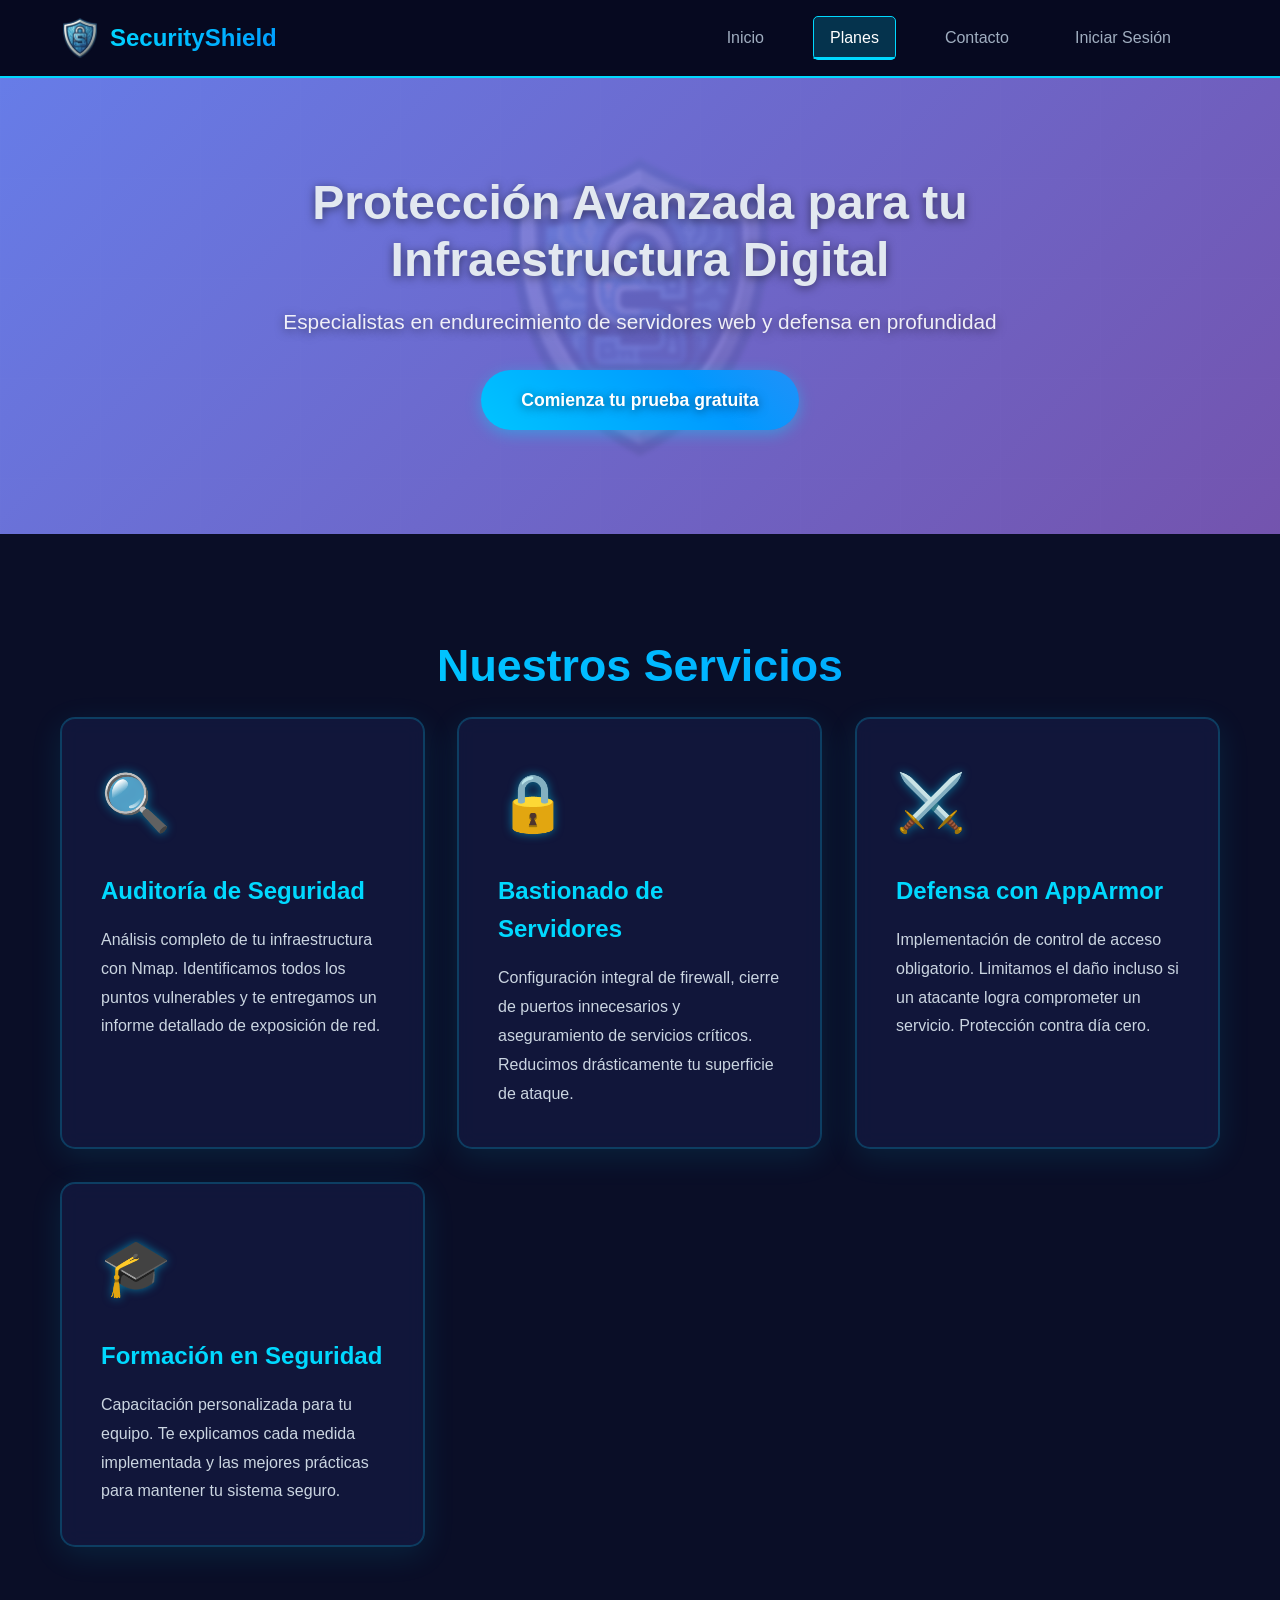
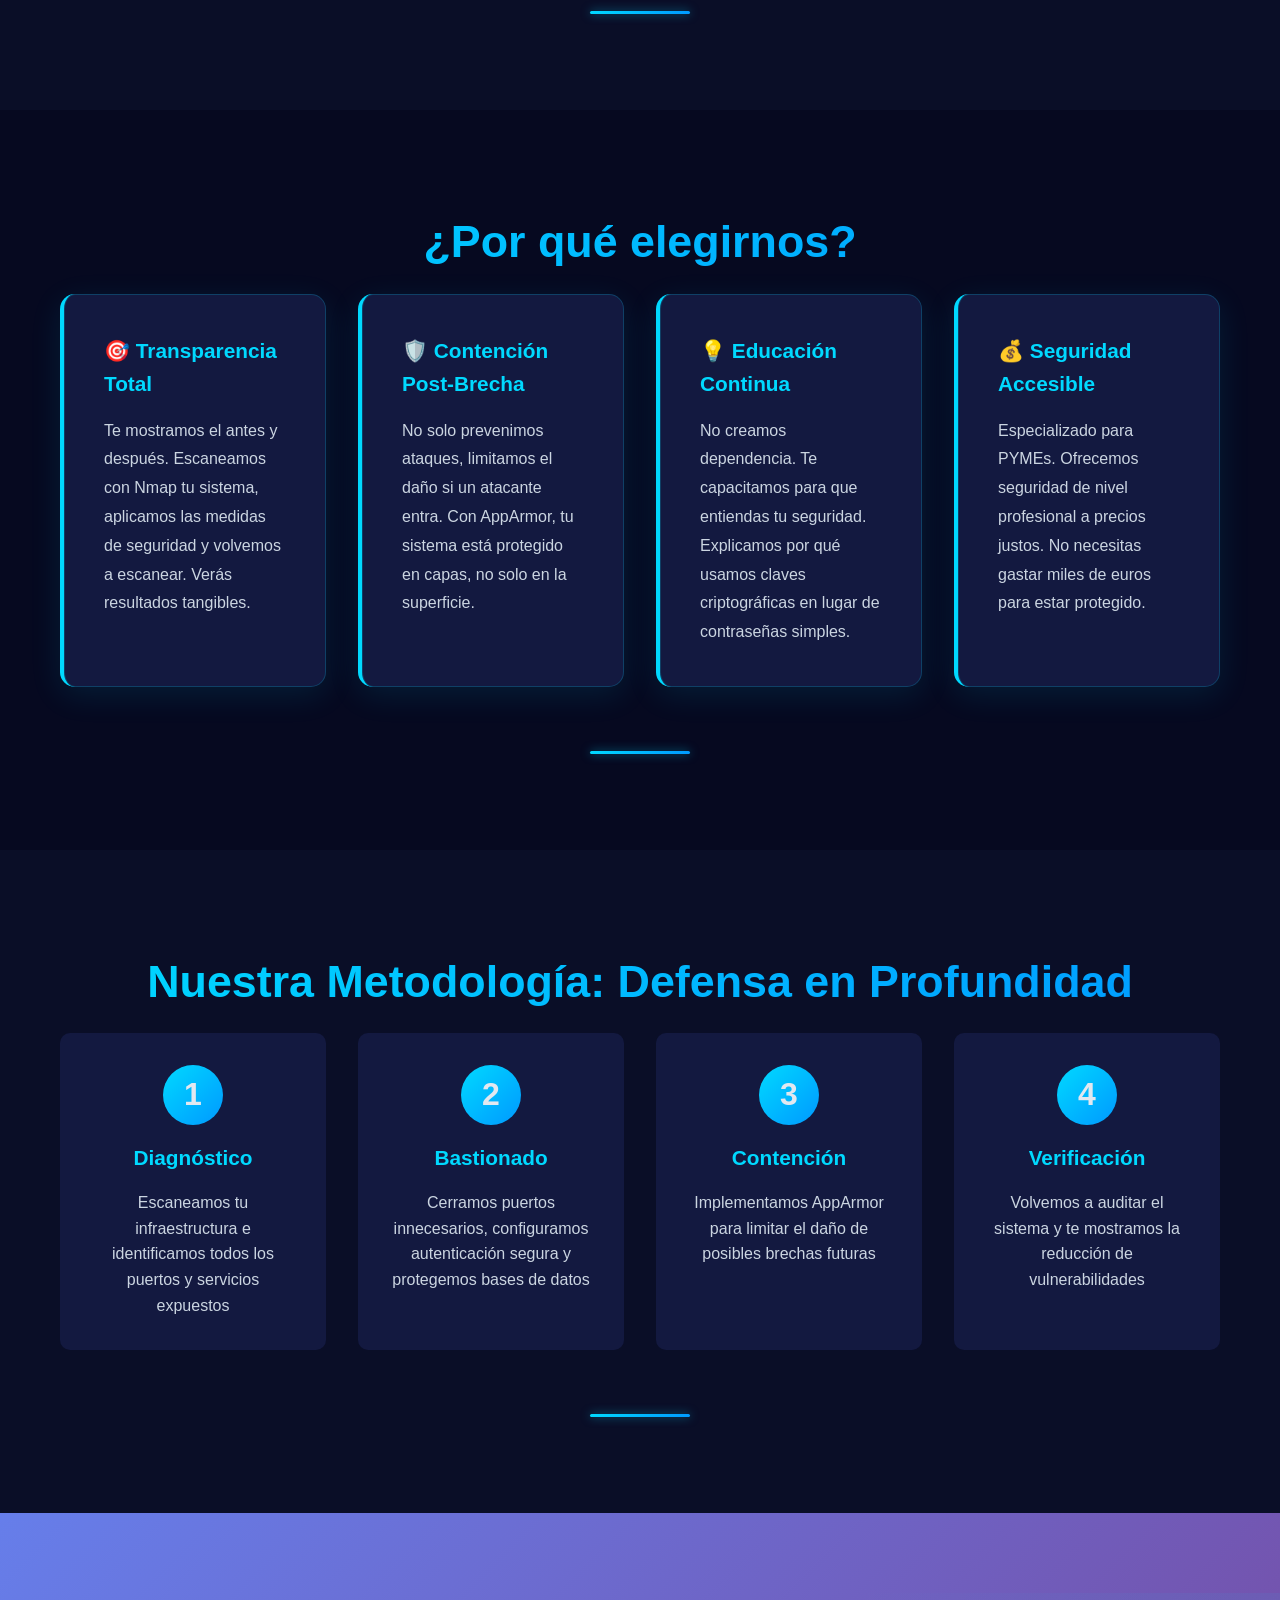
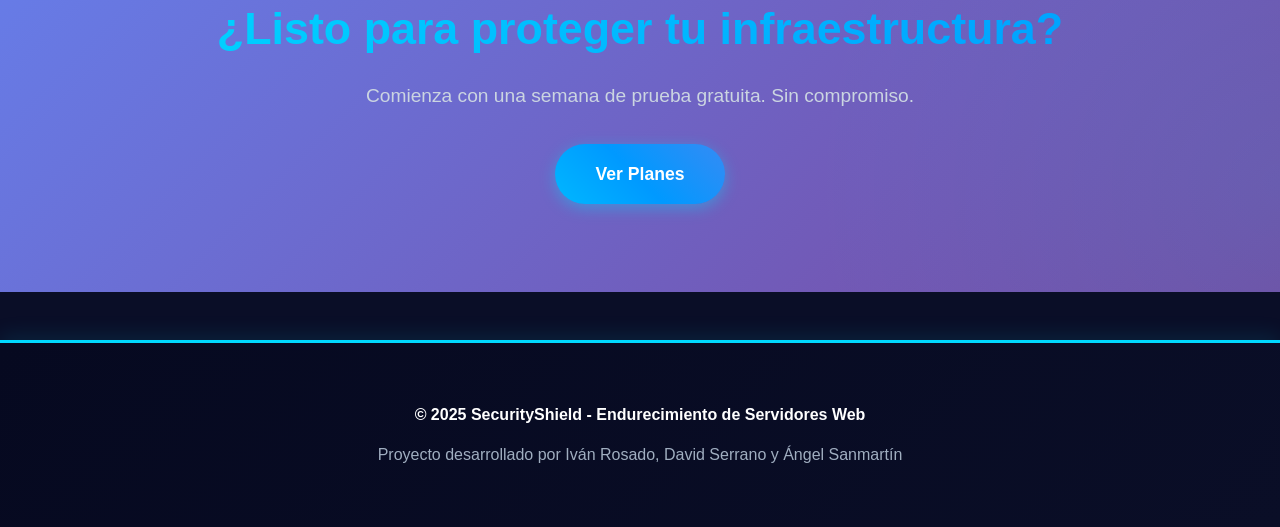
==== commit 3611832e: "Resolución Fix Bug menú de navegación 3" ====
--- a/index.html
+++ b/index.html
@@ -16,22 +16,26 @@
                 <img src="images/favicon.png" alt="SecurityShield" class="shield-icon">
                 <span class="logo-text">SecurityShield</span>
             </div>
-            <div class="mobile-menu-toggle">
+            
+            <!-- Botón hamburguesa -->
+            <button class="mobile-menu-toggle" id="menuToggle" aria-label="Menú">
                 <span></span>
                 <span></span>
                 <span></span>
-            </div>
-            <ul class="nav-menu">
-                <li><a href="index.html" class="active">Inicio</a></li>
-                <li><a href="suscripcion.html">Planes</a></li>
+            </button>
+            
+            <ul class="nav-menu" id="navMenu">
+                <li><a href="index.html">Inicio</a></li>
+                <li><a href="suscripcion.html" class="active">Planes</a></li>
                 <li><a href="contacto.html">Contacto</a></li>
-                <li>
-                    <a href="login.html" id="loginLink">Iniciar Sesión</a>
-                    <a href="#" id="logoutLink" class="logout-link" style="display:none;">Cerrar Sesión</a>
-                </li>
+                <li><a href="login.html" id="loginLink">Iniciar Sesión</a></li>
+                <li><a href="#" id="logoutLink" class="logout-link" style="display:none">Cerrar Sesión</a></li>
             </ul>
         </div>
     </nav>
+
+    <!-- Overlay -->
+    <div class="nav-overlay" id="navOverlay"></div>
 
     <header class="hero">
         <div class="hero-content">
@@ -187,45 +191,37 @@
         updateUI();
     </script>
     <script>
-    // Menú móvil
-    document.addEventListener('DOMContentLoaded', function() {
-    const menuToggle = document.querySelector('.mobile-menu-toggle');
-    const navMenu = document.querySelector('.nav-menu');
-    const overlay = document.querySelector('.nav-overlay');
-    const navLinks = navMenu.querySelectorAll('a');
-
-    menuToggle.addEventListener('click', function() {
-        menuToggle.classList.toggle('active');
-        navMenu.classList.toggle('active');
-        overlay.classList.toggle('active');
-        document.body.style.overflow = navMenu.classList.contains('active') ? 'hidden' : '';
-    });
-
-    overlay.addEventListener('click', function() {
-        menuToggle.classList.remove('active');
-        navMenu.classList.remove('active');
-        overlay.classList.remove('active');
-        document.body.style.overflow = '';
-    });
-
-    navLinks.forEach(link => {
-        link.addEventListener('click', function() {
-        menuToggle.classList.remove('active');
-        navMenu.classList.remove('active');
-        overlay.classList.remove('active');
-        document.body.style.overflow = '';
+    // MENÚ MÓVIL - VERSIÓN ULTRA SIMPLE
+    const menuToggle = document.getElementById('menuToggle');
+    const navMenu = document.getElementById('navMenu');
+    const navOverlay = document.getElementById('navOverlay');
+
+    if (menuToggle && navMenu && navOverlay) {
+        // Abrir/cerrar menú
+        menuToggle.onclick = function() {
+            menuToggle.classList.toggle('active');
+            navMenu.classList.toggle('active');
+            navOverlay.classList.toggle('active');
+        };
+        
+        // Cerrar al hacer clic en overlay
+        navOverlay.onclick = function() {
+            menuToggle.classList.remove('active');
+            navMenu.classList.remove('active');
+            navOverlay.classList.remove('active');
+        };
+        
+        // Cerrar al hacer clic en un enlace
+        const links = navMenu.querySelectorAll('a');
+        links.forEach(link => {
+            link.onclick = function() {
+                menuToggle.classList.remove('active');
+                navMenu.classList.remove('active');
+                navOverlay.classList.remove('active');
+            };
         });
-    });
-
-    window.addEventListener('resize', function() {
-        if (window.innerWidth > 768) {
-        menuToggle.classList.remove('active');
-        navMenu.classList.remove('active');
-        overlay.classList.remove('active');
-        document.body.style.overflow = '';
-        }
-    });
-    });
+    }
     </script>
+
 </body>
 </html>
--- a/styles.css
+++ b/styles.css
@@ -118,7 +118,8 @@
     flex-direction: column;
     cursor: pointer;
     padding: 0.5rem;
-    z-index: 1001;
+    z-index: 1002; /* Más alto que el nav-menu */
+    position: relative; /* Asegurar que el z-index funcione */
 }
 
 .mobile-menu-toggle span {
@@ -748,11 +749,32 @@
         font-size: 1.8rem;
     }
     
-    /* Navegación móvil */
+/* MENÚ MÓVIL - VERSIÓN ULTRA SIMPLE */
+@media (max-width: 768px) {
+    /* Botón hamburguesa */
     .mobile-menu-toggle {
-        display: flex;
-    }
-    
+        display: flex !important;
+        flex-direction: column;
+        justify-content: space-around;
+        width: 30px;
+        height: 25px;
+        background: transparent;
+        border: none;
+        cursor: pointer;
+        padding: 0;
+        z-index: 2000;
+        position: relative;
+    }
+    
+    .mobile-menu-toggle span {
+        width: 100%;
+        height: 3px;
+        background: var(--primary-color);
+        border-radius: 3px;
+        transition: all 0.3s ease;
+    }
+    
+    /* Menú móvil */
     .nav-menu {
         position: fixed;
         top: 0;
@@ -760,16 +782,81 @@
         width: 80%;
         max-width: 300px;
         height: 100vh;
-        background-color: var(--darker-bg);
+        background: var(--darker-bg);
         flex-direction: column;
-        justify-content: flex-start;
-        align-items: stretch;
-        padding: 5rem 0 2rem;
+        padding: 80px 0 20px;
         gap: 0;
         transition: right 0.3s ease;
+        z-index: 1500;
         box-shadow: -5px 0 15px rgba(0, 0, 0, 0.5);
-        overflow-y: auto;
-    }
+    }
+    
+    .nav-menu.active {
+        right: 0;
+    }
+    
+    .nav-menu li {
+        width: 100%;
+        margin: 0;
+    }
+    
+    .nav-menu a {
+        display: block;
+        padding: 15px 30px;
+        width: 100%;
+        border-bottom: 1px solid rgba(0, 217, 255, 0.1);
+    }
+    
+    /* Overlay */
+    .nav-overlay {
+        position: fixed;
+        top: 0;
+        left: 0;
+        width: 100%;
+        height: 100%;
+        background: rgba(0, 0, 0, 0.7);
+        display: none;
+        z-index: 1000;
+    }
+    
+    .nav-overlay.active {
+        display: block;
+    }
+    
+    /* Animación hamburguesa */
+    .mobile-menu-toggle.active span:nth-child(1) {
+        transform: rotate(45deg) translate(7px, 7px);
+    }
+    
+    .mobile-menu-toggle.active span:nth-child(2) {
+        opacity: 0;
+    }
+    
+    .mobile-menu-toggle.active span:nth-child(3) {
+        transform: rotate(-45deg) translate(7px, -7px);
+    }
+}
+
+    
+.nav-menu {
+    position: fixed;
+    top: 0;
+    right: -100%;
+    width: 80%;
+    max-width: 300px;
+    height: 100vh;
+    background-color: var(--darker-bg);
+    flex-direction: column;
+    justify-content: flex-start;
+    align-items: stretch;
+    padding: 5rem 0 2rem;
+    gap: 0;
+    transition: right 0.3s ease;
+    box-shadow: -5px 0 15px rgba(0, 0, 0, 0.5);
+    overflow-y: auto;
+    z-index: 1001; /* Añadir z-index */
+}
+
     
     .nav-menu.active {
         right: 0;
@@ -874,9 +961,18 @@
     }
     
     /* Pricing card spacing */
-    .pricing-card {
-        padding: 2rem 1.5rem;
-    }
+.pricing-card {
+    padding: 3rem 1.5rem 2rem 1.5rem; /* Más padding arriba para el badge */
+}
+
+/* Badge en móvil */
+.badge {
+    top: -12px !important;
+    font-size: 0.7rem !important;
+    padding: 0.4rem 1rem !important;
+    white-space: nowrap;
+}
+
     
     .amount {
         font-size: 2.5rem;
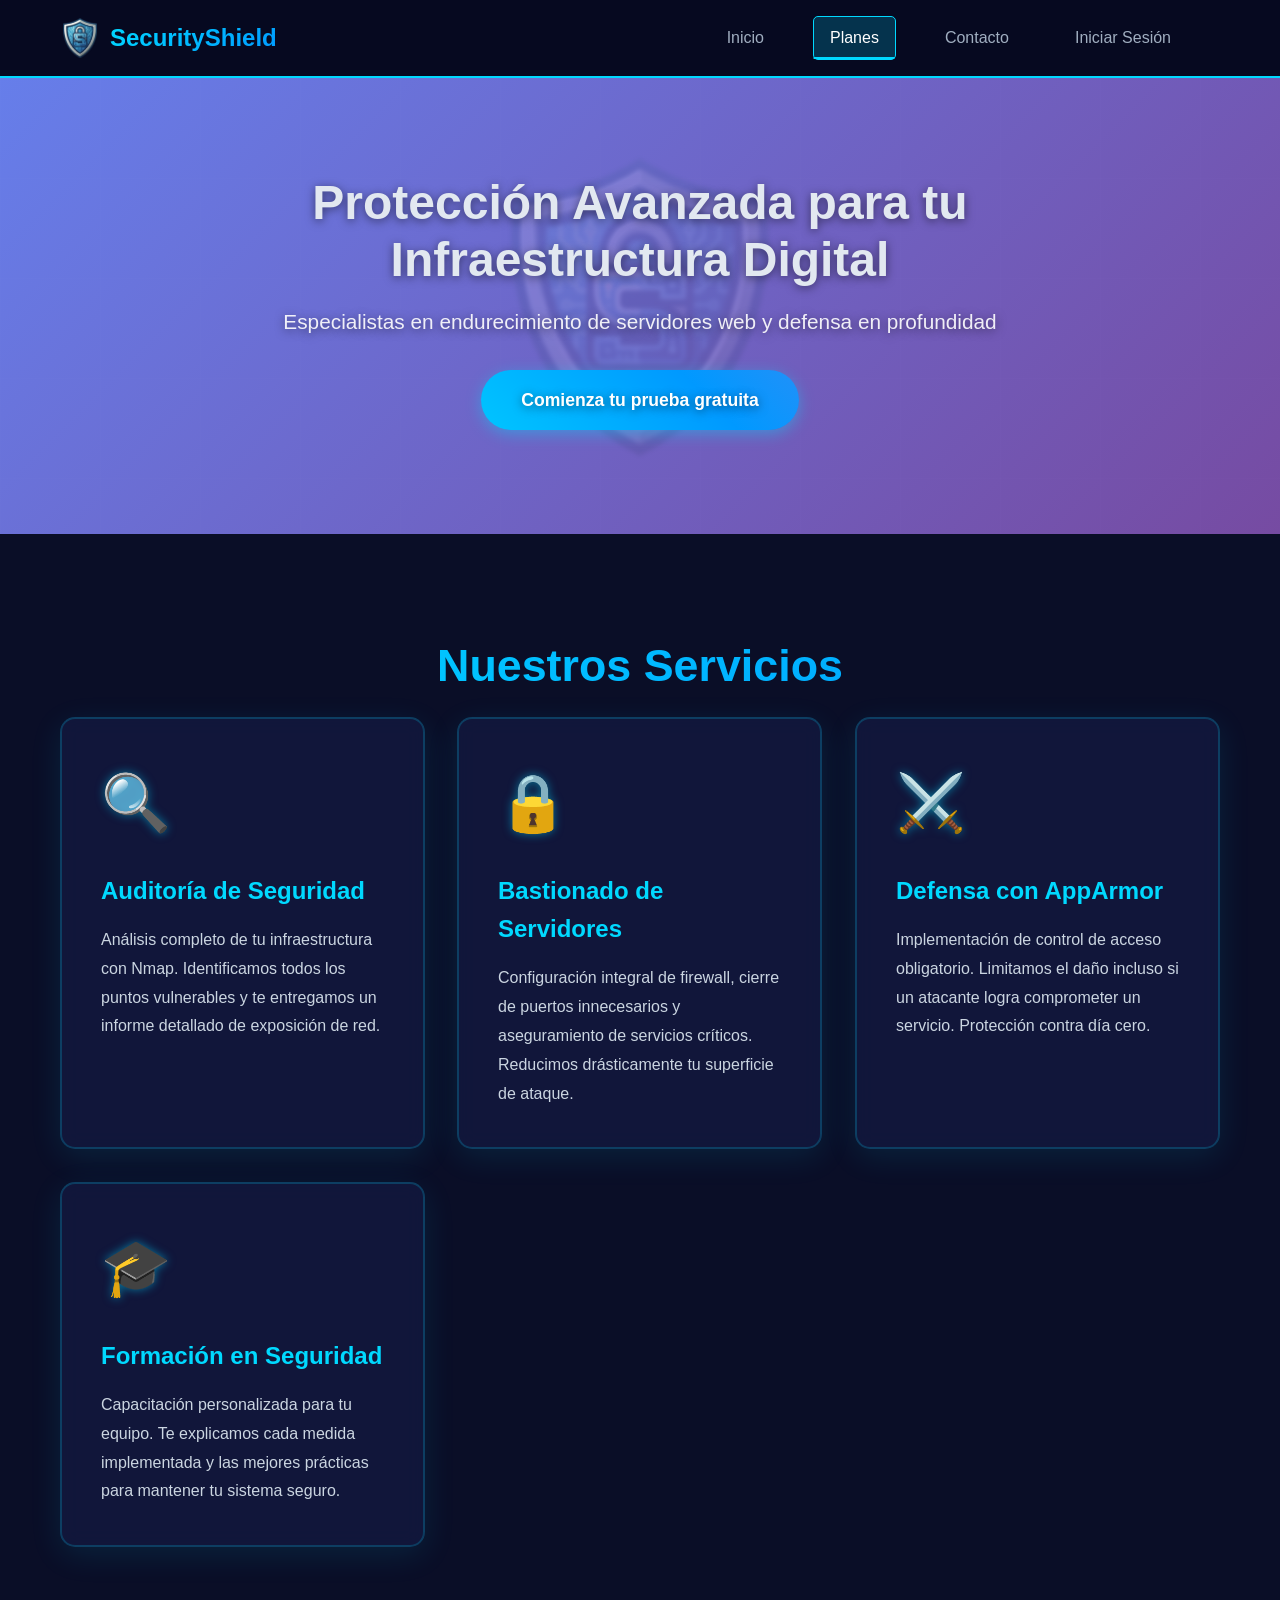
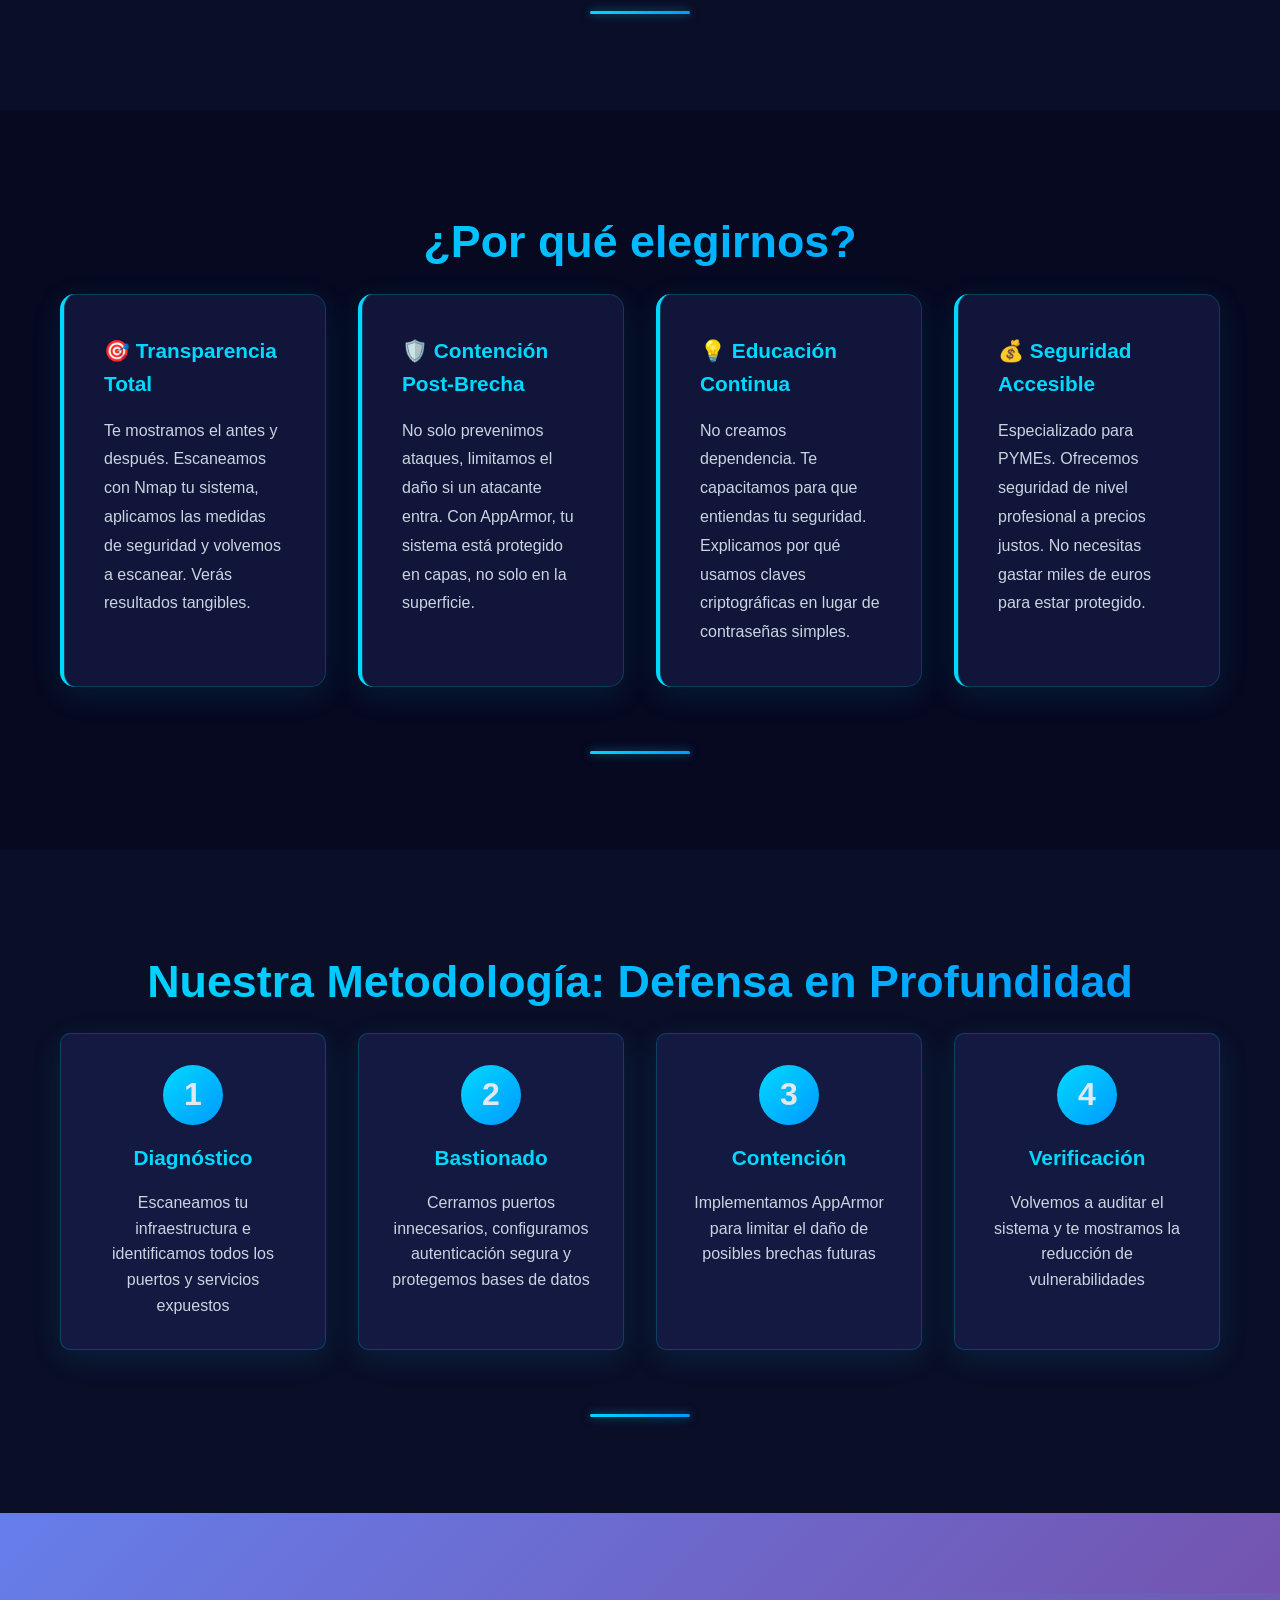
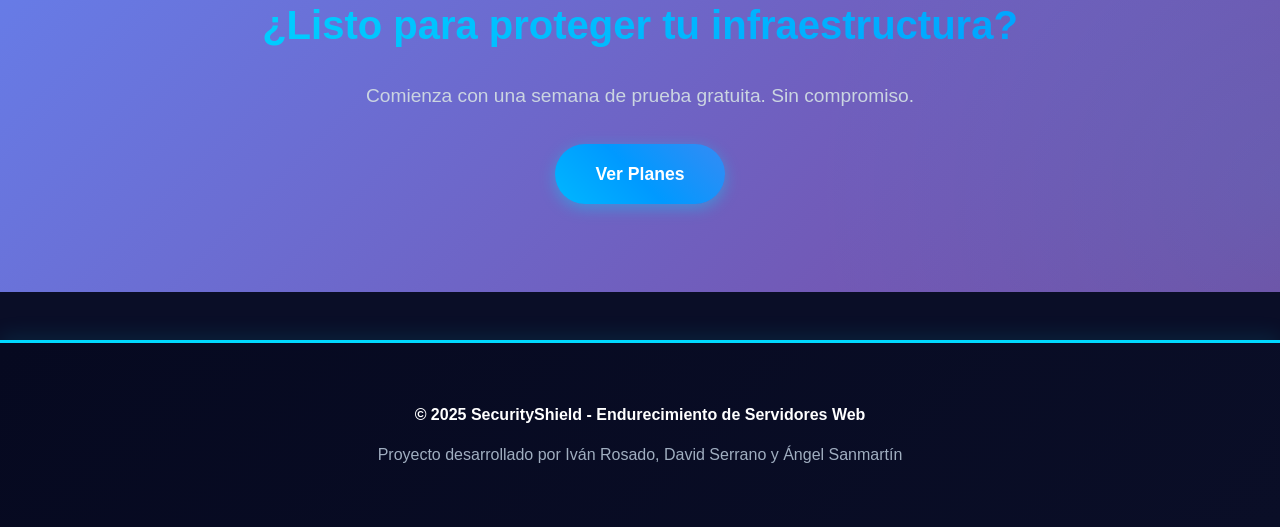
==== commit 9f365f36: "Resolución Fix Bug menú de navegación 4 script duplicados + js nav movil simplificado" ====
--- a/index.html
+++ b/index.html
@@ -9,7 +9,6 @@
     <link rel="icon" href="images/favicon.png">
 </head>
 <body>
-    <div class="nav-overlay"></div>
     <nav class="navbar">
         <div class="nav-container">
             <div class="logo">
@@ -190,38 +189,7 @@
 
         updateUI();
     </script>
-    <script>
-    // MENÚ MÓVIL - VERSIÓN ULTRA SIMPLE
-    const menuToggle = document.getElementById('menuToggle');
-    const navMenu = document.getElementById('navMenu');
-    const navOverlay = document.getElementById('navOverlay');
-
-    if (menuToggle && navMenu && navOverlay) {
-        // Abrir/cerrar menú
-        menuToggle.onclick = function() {
-            menuToggle.classList.toggle('active');
-            navMenu.classList.toggle('active');
-            navOverlay.classList.toggle('active');
-        };
-        
-        // Cerrar al hacer clic en overlay
-        navOverlay.onclick = function() {
-            menuToggle.classList.remove('active');
-            navMenu.classList.remove('active');
-            navOverlay.classList.remove('active');
-        };
-        
-        // Cerrar al hacer clic en un enlace
-        const links = navMenu.querySelectorAll('a');
-        links.forEach(link => {
-            link.onclick = function() {
-                menuToggle.classList.remove('active');
-                navMenu.classList.remove('active');
-                navOverlay.classList.remove('active');
-            };
-        });
-    }
-    </script>
+    <script src="mobile-menu.js"></script>
 
 </body>
 </html>
--- a/styles.css
+++ b/styles.css
@@ -33,15 +33,17 @@
     padding: 0 20px;
 }
 
-/* Navbar */
+/* ============================================
+   NAVBAR Y MENÚ - VERSIÓN ÚNICA Y LIMPIA
+   ============================================ */
 .navbar {
     background-color: var(--darker-bg);
     padding: 1rem 0;
     border-bottom: 2px solid var(--primary-color);
     position: sticky;
     top: 0;
-    z-index: 1000;
-    box-shadow: 0 4px 6px rgba(0, 217, 255, 0.1);
+    z-index: 100;
+    box-shadow: 0 4px 12px rgba(0, 217, 255, 0.15);
 }
 
 .nav-container {
@@ -59,7 +61,8 @@
     gap: 10px;
     font-size: 1.5rem;
     font-weight: bold;
-    z-index: 1001;
+    z-index: 2000;
+    position: relative;
 }
 
 .shield-icon {
@@ -91,11 +94,29 @@
     border-radius: 5px;
     border: 1px solid transparent;
     display: inline-block;
+    position: relative;
+}
+
+.nav-menu a::after {
+    content: "";
+    position: absolute;
+    bottom: 0;
+    left: 50%;
+    width: 0;
+    height: 2px;
+    background: var(--primary-color);
+    transition: all 0.3s ease;
+    transform: translateX(-50%);
 }
 
 .nav-menu a:hover {
     color: var(--primary-color);
     background-color: rgba(0, 217, 255, 0.1);
+}
+
+.nav-menu a:hover::after, 
+.nav-menu a.active::after {
+    width: 100%;
 }
 
 .nav-menu a.active {
@@ -112,26 +133,57 @@
     background-color: rgba(239, 68, 68, 0.1) !important;
 }
 
-/* Menú hamburguesa - solo visible en móvil */
+/* Botón hamburguesa - OCULTO en desktop */
 .mobile-menu-toggle {
     display: none;
     flex-direction: column;
+    justify-content: space-around;
+    width: 30px;
+    height: 25px;
+    background: transparent;
+    border: none;
     cursor: pointer;
-    padding: 0.5rem;
-    z-index: 1002; /* Más alto que el nav-menu */
-    position: relative; /* Asegurar que el z-index funcione */
+    padding: 0;
+    z-index: 2000;
+    position: relative;
 }
 
 .mobile-menu-toggle span {
-    width: 25px;
+    width: 100%;
     height: 3px;
     background-color: var(--primary-color);
-    margin: 3px 0;
+    border-radius: 3px;
     transition: all 0.3s ease;
-    border-radius: 3px;
-}
-
-/* Hero Section */
+    display: block;
+}
+
+/* Overlay del menú móvil */
+.nav-overlay {
+    position: fixed;
+    top: 0;
+    left: 0;
+    width: 100%;
+    height: 100%;
+    background: rgba(0, 0, 0, 0.7);
+    z-index: 1500;
+    opacity: 0;
+    visibility: hidden;
+    transition: opacity 0.3s ease, visibility 0.3s ease;
+}
+
+.nav-overlay.active {
+    opacity: 1;
+    visibility: visible;
+}
+
+/* Prevenir scroll cuando el menú está abierto */
+body.menu-open {
+    overflow: hidden;
+}
+
+/* ============================================
+   HERO SECTION
+   ============================================ */
 .hero {
     background: var(--gradient-1);
     padding: 6rem 2rem;
@@ -149,1010 +201,6 @@
     bottom: 0;
     background: url('data:image/svg+xml,<svg width="100" height="100" xmlns="http://www.w3.org/2000/svg"><defs><pattern id="grid" width="100" height="100" patternUnits="userSpaceOnUse"><path d="M 100 0 L 0 0 0 100" fill="none" stroke="rgba(255,255,255,0.05)" stroke-width="1"/></pattern></defs><rect width="100" height="100" fill="url(%23grid)"/></svg>');
     opacity: 0.3;
-}
-
-.hero-content {
-    position: relative;
-    z-index: 1;
-    max-width: 800px;
-    margin: 0 auto;
-}
-
-.hero h1 {
-    font-size: 3rem;
-    margin-bottom: 1rem;
-    line-height: 1.2;
-}
-
-.subtitle {
-    font-size: 1.3rem;
-    margin-bottom: 2rem;
-    color: rgba(255, 255, 255, 0.9);
-}
-
-.cta-button {
-    display: inline-block;
-    background: var(--gradient-2);
-    color: white;
-    padding: 1rem 2.5rem;
-    border-radius: 50px;
-    text-decoration: none;
-    font-weight: bold;
-    font-size: 1.1rem;
-    transition: transform 0.3s, box-shadow 0.3s;
-    box-shadow: 0 4px 15px rgba(0, 217, 255, 0.4);
-}
-
-.cta-button:hover {
-    transform: translateY(-3px);
-    box-shadow: 0 6px 20px rgba(0, 217, 255, 0.6);
-}
-
-/* Services Section */
-.services {
-    padding: 5rem 2rem;
-    background-color: var(--dark-bg);
-}
-
-.services h2 {
-    text-align: center;
-    font-size: 2.5rem;
-    margin-bottom: 3rem;
-}
-
-.service-grid {
-    display: grid;
-    grid-template-columns: repeat(auto-fit, minmax(280px, 1fr));
-    gap: 2rem;
-}
-
-.service-card {
-    background-color: var(--card-bg);
-    padding: 2rem;
-    border-radius: 15px;
-    border: 1px solid rgba(0, 217, 255, 0.2);
-    transition: transform 0.3s, box-shadow 0.3s;
-}
-
-.service-card:hover {
-    transform: translateY(-10px);
-    box-shadow: 0 10px 30px rgba(0, 217, 255, 0.3);
-    border-color: var(--primary-color);
-}
-
-.service-icon {
-    font-size: 3rem;
-    margin-bottom: 1rem;
-}
-
-.service-card h3 {
-    color: var(--primary-color);
-    margin-bottom: 1rem;
-    font-size: 1.5rem;
-}
-
-/* Why Us Section */
-.why-us {
-    padding: 5rem 2rem;
-    background-color: var(--darker-bg);
-}
-
-.why-us h2 {
-    text-align: center;
-    font-size: 2.5rem;
-    margin-bottom: 3rem;
-}
-
-.features {
-    display: grid;
-    grid-template-columns: repeat(auto-fit, minmax(250px, 1fr));
-    gap: 2rem;
-}
-
-.feature {
-    background-color: var(--card-bg);
-    padding: 2rem;
-    border-radius: 10px;
-    border-left: 4px solid var(--primary-color);
-}
-
-.feature h3 {
-    margin-bottom: 1rem;
-    color: var(--primary-color);
-}
-
-/* Methodology Section */
-.methodology {
-    padding: 5rem 2rem;
-    background-color: var(--dark-bg);
-}
-
-.methodology h2 {
-    text-align: center;
-    font-size: 2.5rem;
-    margin-bottom: 3rem;
-}
-
-.steps {
-    display: grid;
-    grid-template-columns: repeat(auto-fit, minmax(200px, 1fr));
-    gap: 2rem;
-}
-
-.step {
-    text-align: center;
-    padding: 2rem;
-    background-color: var(--card-bg);
-    border-radius: 10px;
-    position: relative;
-}
-
-.step-number {
-    width: 60px;
-    height: 60px;
-    background: var(--gradient-2);
-    border-radius: 50%;
-    display: flex;
-    align-items: center;
-    justify-content: center;
-    font-size: 2rem;
-    font-weight: bold;
-    margin: 0 auto 1rem;
-}
-
-/* CTA Section */
-.cta-section {
-    padding: 5rem 2rem;
-    background: var(--gradient-1);
-    text-align: center;
-}
-
-.cta-section h2 {
-    font-size: 2.5rem;
-    margin-bottom: 1.5rem;
-}
-
-.cta-section p {
-    margin-bottom: 2rem;
-    font-size: 1.2rem;
-}
-
-/* Pricing Section */
-.pricing-hero {
-    background: var(--gradient-1);
-    padding: 4rem 2rem;
-    text-align: center;
-}
-
-.pricing-hero h1 {
-    font-size: 3rem;
-    margin-bottom: 1rem;
-}
-
-.pricing {
-    padding: 5rem 2rem;
-    background-color: var(--dark-bg);
-}
-
-.pricing-grid {
-    display: grid;
-    grid-template-columns: repeat(auto-fit, minmax(300px, 1fr));
-    gap: 2rem;
-    max-width: 1200px;
-    margin: 0 auto;
-}
-
-.pricing-card {
-    background-color: var(--card-bg);
-    padding: 2.5rem;
-    border-radius: 15px;
-    border: 2px solid rgba(0, 217, 255, 0.2);
-    position: relative;
-    transition: transform 0.3s, box-shadow 0.3s;
-}
-
-.pricing-card:hover {
-    transform: translateY(-10px);
-    box-shadow: 0 15px 40px rgba(0, 217, 255, 0.3);
-}
-
-.pricing-card.popular {
-    border-color: var(--primary-color);
-    box-shadow: 0 0 30px rgba(0, 217, 255, 0.3);
-}
-
-.pricing-card.trial {
-    border-color: var(--success);
-}
-
-.badge {
-    position: absolute;
-    top: -15px;
-    left: 50%;
-    transform: translateX(-50%);
-    background: var(--gradient-2);
-    padding: 0.5rem 1.5rem;
-    border-radius: 50px;
-    font-size: 0.85rem;
-    font-weight: bold;
-}
-
-.pricing-card.trial .badge {
-    background: var(--success);
-}
-
-.pricing-card h3 {
-    font-size: 1.8rem;
-    margin-bottom: 1rem;
-    color: var(--primary-color);
-}
-
-.price {
-    display: flex;
-    align-items: baseline;
-    gap: 0.5rem;
-    margin-bottom: 1rem;
-}
-
-.amount {
-    font-size: 3rem;
-    font-weight: bold;
-    color: var(--primary-color);
-}
-
-.period {
-    color: var(--text-gray);
-}
-
-.savings {
-    background-color: var(--success);
-    color: white;
-    padding: 0.5rem 1rem;
-    border-radius: 5px;
-    text-align: center;
-    margin-bottom: 1.5rem;
-    font-weight: bold;
-}
-
-.features-list {
-    list-style: none;
-    margin: 2rem 0;
-}
-
-.features-list li {
-    padding: 0.75rem 0;
-    border-bottom: 1px solid rgba(255, 255, 255, 0.1);
-}
-
-.plan-button {
-    display: block;
-    width: 100%;
-    padding: 1rem;
-    background: var(--gradient-2);
-    color: white;
-    text-align: center;
-    text-decoration: none;
-    border-radius: 10px;
-    font-weight: bold;
-    transition: transform 0.3s;
-    min-height: 48px;
-}
-
-.plan-button:hover {
-    transform: scale(1.05);
-}
-
-.trial-button {
-    background: var(--success);
-}
-
-.popular-button {
-    background: var(--gradient-1);
-}
-
-.plan-note {
-    text-align: center;
-    margin-top: 1rem;
-    font-size: 0.9rem;
-    color: var(--text-gray);
-}
-
-/* Services Included */
-.services-included {
-    padding: 5rem 2rem;
-    background-color: var(--darker-bg);
-}
-
-.services-included h2 {
-    text-align: center;
-    font-size: 2.5rem;
-    margin-bottom: 3rem;
-}
-
-.included-grid {
-    display: grid;
-    grid-template-columns: repeat(auto-fit, minmax(250px, 1fr));
-    gap: 2rem;
-}
-
-.included-item {
-    background-color: var(--card-bg);
-    padding: 2rem;
-    border-radius: 10px;
-    border-left: 4px solid var(--primary-color);
-}
-
-.included-item h3 {
-    margin-bottom: 1rem;
-    color: var(--primary-color);
-}
-
-/* FAQ Section */
-.faq {
-    padding: 5rem 2rem;
-    background-color: var(--dark-bg);
-}
-
-.faq h2 {
-    text-align: center;
-    font-size: 2.5rem;
-    margin-bottom: 3rem;
-}
-
-.faq-grid {
-    display: grid;
-    grid-template-columns: repeat(auto-fit, minmax(280px, 1fr));
-    gap: 2rem;
-}
-
-.faq-item {
-    background-color: var(--card-bg);
-    padding: 2rem;
-    border-radius: 10px;
-    border: 1px solid rgba(0, 217, 255, 0.2);
-}
-
-.faq-item h3 {
-    color: var(--primary-color);
-    margin-bottom: 1rem;
-}
-
-/* Auth Section */
-.auth-section {
-    padding: 5rem 2rem;
-    min-height: 80vh;
-}
-
-.plan-notice {
-    background: var(--gradient-2);
-    padding: 1.5rem;
-    border-radius: 10px;
-    text-align: center;
-    margin-bottom: 2rem;
-}
-
-.auth-container {
-    display: grid;
-    grid-template-columns: repeat(auto-fit, minmax(350px, 1fr));
-    gap: 3rem;
-    max-width: 1000px;
-    margin: 0 auto;
-}
-
-.auth-box {
-    background-color: var(--card-bg);
-    padding: 2.5rem;
-    border-radius: 15px;
-    border: 2px solid rgba(0, 217, 255, 0.2);
-}
-
-.auth-box h2 {
-    color: var(--primary-color);
-    margin-bottom: 2rem;
-    text-align: center;
-}
-
-.form-group {
-    margin-bottom: 1.5rem;
-}
-
-.form-group label {
-    display: block;
-    margin-bottom: 0.5rem;
-    color: var(--text-gray);
-}
-
-.form-group input,
-.form-group select,
-.form-group textarea {
-    width: 100%;
-    padding: 0.75rem;
-    background-color: var(--darker-bg);
-    border: 1px solid rgba(0, 217, 255, 0.3);
-    border-radius: 5px;
-    color: var(--text-light);
-    font-size: 1rem;
-    min-height: 48px;
-}
-
-.form-group input:focus,
-.form-group select:focus,
-.form-group textarea:focus {
-    outline: none;
-    border-color: var(--primary-color);
-    box-shadow: 0 0 10px rgba(0, 217, 255, 0.3);
-}
-
-.form-group small {
-    display: block;
-    margin-top: 0.5rem;
-    color: var(--text-gray);
-    font-size: 0.85rem;
-}
-
-.auth-button {
-    width: 100%;
-    padding: 1rem;
-    background: var(--gradient-2);
-    color: white;
-    border: none;
-    border-radius: 10px;
-    font-size: 1.1rem;
-    font-weight: bold;
-    cursor: pointer;
-    transition: transform 0.3s;
-    min-height: 48px;
-}
-
-.auth-button:hover {
-    transform: scale(1.05);
-}
-
-.alert {
-    padding: 1rem;
-    border-radius: 5px;
-    margin-bottom: 1.5rem;
-}
-
-.alert-error {
-    background-color: rgba(239, 68, 68, 0.2);
-    border: 1px solid var(--danger);
-    color: #fca5a5;
-}
-
-.alert-success {
-    background-color: rgba(16, 185, 129, 0.2);
-    border: 1px solid var(--success);
-    color: #6ee7b7;
-}
-
-/* Confirmation Section */
-.confirmation-section {
-    padding: 3rem 2rem;
-    min-height: 70vh;
-}
-
-.confirmation-card,
-.success-confirmation {
-    background-color: var(--card-bg);
-    padding: 2.5rem;
-    border-radius: 15px;
-    border: 2px solid rgba(0, 217, 255, 0.2);
-    max-width: 800px;
-    margin: 0 auto;
-}
-
-.success-icon {
-    font-size: 4rem;
-    text-align: center;
-    margin-bottom: 1.5rem;
-}
-
-.confirmation-details,
-.next-steps {
-    background-color: var(--darker-bg);
-    padding: 2rem;
-    border-radius: 10px;
-    margin: 2rem 0;
-}
-
-.detail-item {
-    padding: 1rem 0;
-    border-bottom: 1px solid rgba(255, 255, 255, 0.1);
-}
-
-.action-buttons {
-    display: flex;
-    gap: 1rem;
-    margin-top: 2rem;
-    flex-wrap: wrap;
-}
-
-.secondary-button {
-    display: inline-block;
-    padding: 1rem 2rem;
-    background-color: var(--card-bg);
-    color: var(--text-light);
-    text-decoration: none;
-    border-radius: 50px;
-    font-weight: bold;
-    border: 2px solid var(--primary-color);
-    transition: all 0.3s;
-}
-
-.secondary-button:hover {
-    background-color: var(--primary-color);
-    transform: translateY(-2px);
-}
-
-.back-link {
-    display: inline-block;
-    margin-top: 2rem;
-    color: var(--primary-color);
-    text-decoration: none;
-    transition: all 0.3s;
-}
-
-.back-link:hover {
-    color: var(--text-light);
-    transform: translateX(-5px);
-}
-
-/* Footer */
-footer {
-    background-color: var(--darker-bg);
-    padding: 2rem;
-    text-align: center;
-    border-top: 2px solid var(--primary-color);
-    margin-top: 3rem;
-}
-
-footer p {
-    color: var(--text-gray);
-    margin: 0.5rem 0;
-}
-
-/* ============================================
-   RESPONSIVE - MÓVIL
-   ============================================ */
-
-@media (max-width: 992px) {
-    .pricing-grid {
-        grid-template-columns: repeat(auto-fit, minmax(280px, 1fr));
-    }
-    
-    .service-grid {
-        grid-template-columns: repeat(auto-fit, minmax(250px, 1fr));
-    }
-}
-
-@media (max-width: 768px) {
-    /* Hero responsive */
-    .hero {
-        padding: 4rem 1.5rem;
-    }
-    
-    .hero h1 {
-        font-size: 2rem;
-        line-height: 1.3;
-    }
-
-    .subtitle {
-        font-size: 1.1rem;
-    }
-    
-    .pricing-hero h1,
-    .services h2,
-    .why-us h2,
-    .methodology h2,
-    .cta-section h2 {
-        font-size: 1.8rem;
-    }
-    
-/* MENÚ MÓVIL - VERSIÓN ULTRA SIMPLE */
-@media (max-width: 768px) {
-    /* Botón hamburguesa */
-    .mobile-menu-toggle {
-        display: flex !important;
-        flex-direction: column;
-        justify-content: space-around;
-        width: 30px;
-        height: 25px;
-        background: transparent;
-        border: none;
-        cursor: pointer;
-        padding: 0;
-        z-index: 2000;
-        position: relative;
-    }
-    
-    .mobile-menu-toggle span {
-        width: 100%;
-        height: 3px;
-        background: var(--primary-color);
-        border-radius: 3px;
-        transition: all 0.3s ease;
-    }
-    
-    /* Menú móvil */
-    .nav-menu {
-        position: fixed;
-        top: 0;
-        right: -100%;
-        width: 80%;
-        max-width: 300px;
-        height: 100vh;
-        background: var(--darker-bg);
-        flex-direction: column;
-        padding: 80px 0 20px;
-        gap: 0;
-        transition: right 0.3s ease;
-        z-index: 1500;
-        box-shadow: -5px 0 15px rgba(0, 0, 0, 0.5);
-    }
-    
-    .nav-menu.active {
-        right: 0;
-    }
-    
-    .nav-menu li {
-        width: 100%;
-        margin: 0;
-    }
-    
-    .nav-menu a {
-        display: block;
-        padding: 15px 30px;
-        width: 100%;
-        border-bottom: 1px solid rgba(0, 217, 255, 0.1);
-    }
-    
-    /* Overlay */
-    .nav-overlay {
-        position: fixed;
-        top: 0;
-        left: 0;
-        width: 100%;
-        height: 100%;
-        background: rgba(0, 0, 0, 0.7);
-        display: none;
-        z-index: 1000;
-    }
-    
-    .nav-overlay.active {
-        display: block;
-    }
-    
-    /* Animación hamburguesa */
-    .mobile-menu-toggle.active span:nth-child(1) {
-        transform: rotate(45deg) translate(7px, 7px);
-    }
-    
-    .mobile-menu-toggle.active span:nth-child(2) {
-        opacity: 0;
-    }
-    
-    .mobile-menu-toggle.active span:nth-child(3) {
-        transform: rotate(-45deg) translate(7px, -7px);
-    }
-}
-
-    
-.nav-menu {
-    position: fixed;
-    top: 0;
-    right: -100%;
-    width: 80%;
-    max-width: 300px;
-    height: 100vh;
-    background-color: var(--darker-bg);
-    flex-direction: column;
-    justify-content: flex-start;
-    align-items: stretch;
-    padding: 5rem 0 2rem;
-    gap: 0;
-    transition: right 0.3s ease;
-    box-shadow: -5px 0 15px rgba(0, 0, 0, 0.5);
-    overflow-y: auto;
-    z-index: 1001; /* Añadir z-index */
-}
-
-    
-    .nav-menu.active {
-        right: 0;
-    }
-    
-    .nav-menu li {
-        width: 100%;
-        border-bottom: 1px solid rgba(0, 217, 255, 0.1);
-    }
-    
-    .nav-menu a {
-        display: block;
-        width: 100%;
-        padding: 1rem 2rem;
-        border-radius: 0;
-        text-align: left;
-    }
-    
-    /* Overlay cuando el menú está abierto */
-    .nav-overlay {
-        display: none;
-        position: fixed;
-        top: 0;
-        left: 0;
-        width: 100%;
-        height: 100%;
-        background-color: rgba(0, 0, 0, 0.7);
-        z-index: 999;
-    }
-    
-    .nav-overlay.active {
-        display: block;
-    }
-    
-    /* Animación hamburguesa */
-    .mobile-menu-toggle.active span:nth-child(1) {
-        transform: rotate(45deg) translate(8px, 8px);
-    }
-    
-    .mobile-menu-toggle.active span:nth-child(2) {
-        opacity: 0;
-    }
-    
-    .mobile-menu-toggle.active span:nth-child(3) {
-        transform: rotate(-45deg) translate(7px, -7px);
-    }
-    
-    /* Grids responsive */
-    .service-grid,
-    .features,
-    .steps,
-    .included-grid,
-    .faq-grid {
-        grid-template-columns: 1fr;
-        gap: 1.5rem;
-    }
-    
-    .pricing-grid {
-        grid-template-columns: 1fr;
-        gap: 2rem;
-    }
-    
-    /* Auth container responsive */
-    .auth-container {
-        grid-template-columns: 1fr;
-        gap: 2rem;
-    }
-    
-    .auth-box {
-        padding: 2rem 1.5rem;
-    }
-    
-    /* Botones más grandes para móvil (mejor táctil) */
-    .cta-button,
-    .auth-button,
-    .plan-button {
-        padding: 1.2rem 2rem;
-        font-size: 1rem;
-        min-height: 52px;
-    }
-    
-    /* Secciones con menos padding */
-    .services,
-    .why-us,
-    .methodology,
-    .pricing {
-        padding: 3rem 1.5rem;
-    }
-    
-    .cta-section {
-        padding: 3rem 1.5rem;
-    }
-    
-    /* Confirmation buttons responsive */
-    .action-buttons {
-        flex-direction: column;
-    }
-    
-    .action-buttons a {
-        width: 100%;
-        text-align: center;
-    }
-    
-    /* Pricing card spacing */
-.pricing-card {
-    padding: 3rem 1.5rem 2rem 1.5rem; /* Más padding arriba para el badge */
-}
-
-/* Badge en móvil */
-.badge {
-    top: -12px !important;
-    font-size: 0.7rem !important;
-    padding: 0.4rem 1rem !important;
-    white-space: nowrap;
-}
-
-    
-    .amount {
-        font-size: 2.5rem;
-    }
-    
-    /* Form improvements móvil */
-    .form-group input,
-    .form-group select,
-    .form-group textarea {
-        font-size: 16px; /* Evita zoom automático en iOS */
-    }
-}
-
-@media (max-width: 480px) {
-    /* Ajustes extra para móviles muy pequeños */
-    .hero h1 {
-        font-size: 1.75rem;
-    }
-    
-    .logo-text {
-        font-size: 1.2rem;
-    }
-    
-    .shield-icon {
-        font-size: 1.5rem;
-    }
-    
-    .pricing-hero h1 {
-        font-size: 1.5rem;
-    }
-    
-    .nav-menu {
-        width: 85%;
-    }
-    
-    .container {
-        padding: 0 15px;
-    }
-    
-    .auth-box,
-    .confirmation-card,
-    .success-confirmation {
-        padding: 1.5rem 1rem;
-    }
-}
-@media screen and (max-width: 768px) {
-    /* Contenedor principal */
-    .auth-section {
-        padding: 2rem 1rem !important;
-    }
-    
-    /* Forzar columna única - MÁXIMA PRIORIDAD */
-    .auth-container {
-        display: block !important;
-        width: 100% !important;
-    }
-    
-    /* Cada caja al 100% */
-    .auth-container .auth-box {
-        width: 100% !important;
-        max-width: none !important;
-        margin-bottom: 1.5rem !important;
-        float: none !important;
-    }
-    
-    /* Features a columna única */
-    .features {
-        display: block !important;
-    }
-    
-    .feature {
-        width: 100% !important;
-        margin-bottom: 1rem !important;
-    }
-}
-/* ============================================
-   ANIMACIONES Y EFECTOS ADICIONALES
-   ============================================ */
-
-/* 1. FONDO ANIMADO CON GRID TECNOLÓGICO */
-body::before {
-    content: "";
-    position: fixed;
-    top: 0;
-    left: 0;
-    width: 100%;
-    height: 100%;
-    background: 
-        linear-gradient(90deg, rgba(0, 217, 255, 0.03) 1px, transparent 1px),
-        linear-gradient(rgba(0, 217, 255, 0.03) 1px, transparent 1px);
-    background-size: 50px 50px;
-    animation: grid-move 20s linear infinite;
-    pointer-events: none;
-    z-index: 0;
-}
-
-@keyframes grid-move {
-    0% { transform: translate(0, 0); }
-    100% { transform: translate(50px, 50px); }
-}
-
-/* Asegurar que el contenido esté por encima */
-.navbar, .hero, section, footer {
-    position: relative;
-    z-index: 1;
-}
-
-/* 2. GRADIENTES ANIMADOS EN BOTONES */
-.cta-button, .auth-button, .plan-button {
-    background: linear-gradient(45deg, #00d9ff, #0099ff, #667eea, #764ba2);
-    background-size: 300% 300%;
-    animation: gradient-shift 3s ease infinite;
-    position: relative;
-    overflow: hidden;
-}
-
-@keyframes gradient-shift {
-    0%, 100% { background-position: 0% 50%; }
-    50% { background-position: 100% 50%; }
-}
-
-/* Efecto de brillo en hover de botones */
-.cta-button::before, .auth-button::before, .plan-button::before {
-    content: "";
-    position: absolute;
-    top: 0;
-    left: -100%;
-    width: 100%;
-    height: 100%;
-    background: linear-gradient(90deg, transparent, rgba(255, 255, 255, 0.3), transparent);
-    transition: left 0.5s;
-}
-
-.cta-button:hover::before, .auth-button:hover::before, .plan-button:hover::before {
-    left: 100%;
-}
-
-/* 3. ANIMACIÓN DE ENTRADA ÚNICA Y SUAVE */
-.service-card, .feature, .pricing-card, .step, .included-item, .faq-item {
-    opacity: 0;
-    animation: smoothEntry 0.6s ease-out forwards;
-}
-
-/* Delays escalonados para efecto cascada */
-.service-card:nth-child(1), .pricing-card:nth-child(1) { animation-delay: 0.1s; }
-.service-card:nth-child(2), .pricing-card:nth-child(2) { animation-delay: 0.2s; }
-.service-card:nth-child(3), .pricing-card:nth-child(3) { animation-delay: 0.3s; }
-.service-card:nth-child(4), .pricing-card:nth-child(4) { animation-delay: 0.4s; }
-
-.feature:nth-child(1) { animation-delay: 0.1s; }
-.feature:nth-child(2) { animation-delay: 0.2s; }
-.feature:nth-child(3) { animation-delay: 0.3s; }
-.feature:nth-child(4) { animation-delay: 0.4s; }
-
-/* Animación suave de entrada - SE EJECUTA UNA SOLA VEZ */
-@keyframes smoothEntry {
-    from {
-        opacity: 0;
-        transform: translateY(20px) scale(0.95);
-    }
-    to {
-        opacity: 1;
-        transform: translateY(0) scale(1);
-    }
-}
-
-/* 4. GLASSMORPHISM EN CARDS */
-.service-card, .pricing-card, .auth-box, .feature, .included-item {
-    background: rgba(19, 25, 64, 0.8);
-    backdrop-filter: blur(10px);
-    -webkit-backdrop-filter: blur(10px);
-    box-shadow: 
-        0 8px 32px 0 rgba(0, 217, 255, 0.1),
-        0 0 0 1px rgba(0, 217, 255, 0.2) inset;
-}
-
-/* 5. EFECTO DE ESCANEO EN HERO */
-.hero {
-    position: relative;
-    overflow: hidden;
 }
 
 .hero::after {
@@ -1174,136 +222,11 @@
     100% { top: 105%; opacity: 0; }
 }
 
-/* 6. HOVER SUTIL Y ELEGANTE */
-.service-card {
-    transition: all 0.3s ease;
-}
-
-.service-card:hover {
-    transform: translateY(-8px); /* Menos movimiento */
-    box-shadow: 
-        0 12px 24px rgba(0, 217, 255, 0.3),
-        0 0 15px rgba(0, 217, 255, 0.15) inset;
-    border-color: var(--primary-color);
-}
-
-.service-card:hover .service-icon {
-    transform: scale(1.1); /* Solo un pequeño zoom, sin rotación */
-    filter: drop-shadow(0 0 10px rgba(0, 217, 255, 0.8));
-}
-
-.service-icon {
-    transition: all 0.3s ease;
-}
-
-.pricing-card {
-    transition: all 0.3s ease;
-}
-
-.pricing-card:hover {
-    transform: translateY(-10px);
-    box-shadow: 0 30px 60px rgba(0, 217, 255, 0.4);
-    border-color: var(--primary-color);
-}
-
-.pricing-card:hover .badge {
-    animation: badge-bounce 0.6s ease;
-}
-
-@keyframes badge-bounce {
-    0%, 100% { transform: translateX(-50%) scale(1); }
-    50% { transform: translateX(-50%) scale(1.15); }
-}
-
-/* 7. ANIMACIÓN DE PULSO PARA BADGES */
-.badge {
-    animation: pulse-glow 2s ease-in-out infinite;
-}
-
-@keyframes pulse-glow {
-    0%, 100% { 
-        box-shadow: 0 0 5px rgba(0, 217, 255, 0.5);
-    }
-    50% { 
-        box-shadow: 0 0 20px rgba(0, 217, 255, 0.8),
-                    0 0 30px rgba(0, 217, 255, 0.4);
-    }
-}
-
-/* 8. EFECTO GLOW EN ICONOS */
-.service-icon {
-    transition: all 0.3s ease;
-    filter: drop-shadow(0 0 5px rgba(0, 217, 255, 0.5));
-}
-
-.shield-icon {
-    animation: glow-pulse 2s ease-in-out infinite alternate;
-    display: inline-block;
-}
-
-@keyframes glow-pulse {
-    from {
-        filter: drop-shadow(0 0 5px rgba(0, 217, 255, 0.6));
-    }
-    to {
-        filter: drop-shadow(0 0 15px rgba(0, 217, 255, 1))
-                drop-shadow(0 0 25px rgba(0, 153, 255, 0.6));
-    }
-}
-
-/* 9. LOADING STATES PARA BOTONES */
-.auth-button:disabled, .plan-button:disabled, button:disabled {
-    background: linear-gradient(90deg, 
-        rgba(0, 217, 255, 0.3) 0%, 
-        rgba(0, 217, 255, 0.6) 50%, 
-        rgba(0, 217, 255, 0.3) 100%
-    );
-    background-size: 200% 100%;
-    animation: loading-shimmer 1.5s ease-in-out infinite;
-    cursor: not-allowed;
-    opacity: 0.7;
-}
-
-@keyframes loading-shimmer {
-    0% { background-position: 200% 0; }
-    100% { background-position: -200% 0; }
-}
-
-/* 10. EFECTO PARALLAX EN HERO */
-.hero, .pricing-hero, .cta-section {
-    background-attachment: fixed;
-    background-position: center;
-}
-
-/* 12. EFECTO DE ONDAS AL HACER CLIC */
-.cta-button, .auth-button, .plan-button {
+.hero-content {
     position: relative;
-    overflow: hidden;
-}
-
-.cta-button:active::after, .auth-button:active::after, .plan-button:active::after {
-    content: "";
-    position: absolute;
-    top: 50%;
-    left: 50%;
-    width: 0;
-    height: 0;
-    border-radius: 50%;
-    background: rgba(255, 255, 255, 0.5);
-    transform: translate(-50%, -50%);
-    animation: ripple 0.6s ease-out;
-}
-
-@keyframes ripple {
-    to {
-        width: 300px;
-        height: 300px;
-        opacity: 0;
-    }
-}
-
-/* 13. ANIMACIÓN DE ENTRADA PARA EL HERO */
-.hero-content {
+    z-index: 2;
+    max-width: 800px;
+    margin: 0 auto;
     animation: hero-entrance 1s ease-out;
 }
 
@@ -1316,458 +239,6 @@
         opacity: 1;
         transform: translateY(0) scale(1);
     }
-}
-
-/* 14. EFECTO HOVER EN LINKS DEL NAV */
-.nav-menu a {
-    position: relative;
-}
-
-.nav-menu a::after {
-    content: "";
-    position: absolute;
-    bottom: 0;
-    left: 50%;
-    width: 0;
-    height: 2px;
-    background: var(--primary-color);
-    transition: all 0.3s ease;
-    transform: translateX(-50%);
-}
-
-.nav-menu a:hover::after, .nav-menu a.active::after {
-    width: 100%;
-}
-
-/* 16. SMOOTH SCROLL */
-html {
-    scroll-behavior: smooth;
-}
-
-/* 17. ANIMACIÓN PARA NÚMEROS DE PRECIOS */
-.amount {
-    animation: price-pop 0.6s cubic-bezier(0.175, 0.885, 0.32, 1.275);
-}
-
-@keyframes price-pop {
-    0% {
-        transform: scale(0.8);
-        opacity: 0;
-    }
-    50% {
-        transform: scale(1.1);
-    }
-    100% {
-        transform: scale(1);
-        opacity: 1;
-    }
-}
-
-/* 18. FADE IN SIMPLE PARA EL TÍTULO (sin typing) */
-.hero h1 {
-    animation: fadeIn 1s ease-out;
-}
-
-@keyframes fadeIn {
-    from {
-        opacity: 0;
-        transform: translateY(20px);
-    }
-    to {
-        opacity: 1;
-        transform: translateY(0);
-    }
-}
-
-/* 19. MEJORA EN SUCCESS/ERROR ALERTS */
-.alert {
-    animation: slide-in 0.5s ease-out;
-}
-
-@keyframes slide-in {
-    from {
-        transform: translateY(-20px);
-        opacity: 0;
-    }
-    to {
-        transform: translateY(0);
-        opacity: 1;
-    }
-}
-
-/* 20. RESPONSIVE: REDUCIR ANIMACIONES EN MÓVIL */
-@media (max-width: 768px) {
-    /* Reducir o desactivar animaciones complejas en móvil */
-    .hero::after {
-        animation-duration: 6s; /* Más lento */
-    }
-    
-    body::before {
-        animation-duration: 30s; /* Grid más lento */
-        opacity: 0.5; /* Menos visible */
-    }
-    
-    .service-card:hover {
-        transform: translateY(-5px); /* Menos movimiento */
-    }
-    
-    /* Desactivar animación de typing en móvil */
-    .hero h1 {
-        animation: none;
-        white-space: normal;
-        width: auto;
-    }
-}
-
-/* PREFERENCIA DE MOVIMIENTO REDUCIDO */
-@media (prefers-reduced-motion: reduce) {
-    *,
-    *::before,
-    *::after {
-        animation-duration: 0.01ms !important;
-        animation-iteration-count: 1 !important;
-        transition-duration: 0.01ms !important;
-    }
-}
-
-/* ============================================
-   MEJORAS DE DISEÑO - SECURITYSHIELD
-   ============================================ */
-
-/* 1. ESPACIADO Y RESPIRACIÓN MEJORADA */
-.service-card, .pricing-card, .feature, .included-item {
-    padding: 2.5rem;
-}
-
-.service-card p, .feature p, .pricing-card p {
-    line-height: 1.8;
-    margin-top: 1rem;
-}
-
-/* Más espacio entre secciones */
-.services, .why-us, .methodology, .pricing, .services-included, .faq {
-    padding: 6rem 2rem;
-}
-
-/* 2. BOTONES MÁS DESTACADOS */
-.trial-button {
-    background: linear-gradient(135deg, #10b981 0%, #059669 100%) !important;
-    box-shadow: 0 4px 15px rgba(16, 185, 129, 0.4);
-}
-
-.trial-button:hover {
-    box-shadow: 0 6px 20px rgba(16, 185, 129, 0.6);
-    transform: translateY(-3px) scale(1.02);
-}
-
-.popular-button {
-    box-shadow: 0 4px 15px rgba(102, 126, 234, 0.4);
-}
-
-.popular-button:hover {
-    box-shadow: 0 6px 20px rgba(102, 126, 234, 0.6);
-}
-
-/* 3. ICONOS MÁS GRANDES Y LLAMATIVOS */
-.service-icon {
-    font-size: 3.5rem !important;
-    margin-bottom: 1.5rem !important;
-    display: inline-block;
-}
-
-/* 4. FEATURES CON MEJOR INTERACCIÓN */
-.feature {
-    background-color: var(--card-bg);
-    padding: 2.5rem;
-    border-radius: 15px;
-    border-left: 4px solid var(--primary-color);
-    transition: all 0.3s ease;
-}
-
-.feature:hover {
-    transform: translateX(10px);
-    box-shadow: 0 8px 16px rgba(0, 217, 255, 0.2);
-    border-left-width: 6px;
-}
-
-.feature h3 {
-    font-size: 1.3rem;
-}
-
-/* 5. SEPARADORES VISUALES ENTRE SECCIONES */
-.services::after, 
-.why-us::after, 
-.methodology::after {
-    content: "";
-    display: block;
-    width: 100px;
-    height: 3px;
-    background: var(--gradient-2);
-    margin: 4rem auto 0;
-    border-radius: 10px;
-    box-shadow: 0 0 10px rgba(0, 217, 255, 0.5);
-}
-
-/* 6. FOOTER MEJORADO */
-footer {
-    background: linear-gradient(135deg, #060920 0%, #0a0e27 100%);
-    padding: 3rem 2rem;
-    border-top: 3px solid var(--primary-color);
-    box-shadow: 0 -5px 20px rgba(0, 217, 255, 0.1);
-}
-
-footer p {
-    font-size: 1rem;
-    line-height: 2;
-}
-
-footer p:first-child {
-    font-weight: 600;
-    color: var(--text-light);
-}
-
-/* 7. BADGES MÁS DESTACADOS */
-.badge {
-    font-size: 0.9rem !important;
-    padding: 0.6rem 2rem !important;
-    letter-spacing: 1px;
-    text-transform: uppercase;
-    font-weight: 700;
-}
-
-/* 8. PRICING CARDS HOVER MÁS SUTIL */
-.pricing-card {
-    transition: all 0.3s ease;
-}
-
-.pricing-card:hover {
-    transform: translateY(-8px);
-    box-shadow: 0 20px 40px rgba(0, 217, 255, 0.3);
-}
-
-.pricing-card:hover .amount {
-    color: #00f0ff;
-    text-shadow: 0 0 10px rgba(0, 217, 255, 0.5);
-}
-
-/* 9. CONTRASTE MEJORADO EN TEXTOS */
-body {
-    color: #e2e8f0; /* Texto principal más claro */
-}
-
-p, .plan-note, .period, .features-list li {
-    color: #cbd5e1; /* Texto secundario más legible */
-}
-
-/* 10. ESTADOS ACTIVOS EN FORMULARIOS */
-.form-group input,
-.form-group select,
-.form-group textarea {
-    transition: all 0.3s ease;
-}
-
-.form-group input:focus,
-.form-group select:focus,
-.form-group textarea:focus {
-    outline: none;
-    border-color: var(--primary-color);
-    box-shadow: 0 0 0 3px rgba(0, 217, 255, 0.1);
-    transform: scale(1.01);
-    background-color: rgba(19, 25, 64, 0.8);
-}
-
-/* 11. TÍTULOS DE SECCIÓN MÁS IMPACTANTES */
-.services h2,
-.why-us h2,
-.methodology h2,
-.pricing h2,
-.services-included h2,
-.faq h2,
-.cta-section h2 {
-    font-size: 2.8rem;
-    font-weight: 700;
-    background: var(--gradient-2);
-    -webkit-background-clip: text;
-    -webkit-text-fill-color: transparent;
-    background-clip: text;
-    margin-bottom: 1rem;
-}
-
-/* Subtítulos de secciones */
-.services h2 + p,
-.why-us h2 + p,
-.pricing-hero p {
-    font-size: 1.2rem;
-    color: var(--text-gray);
-    margin-bottom: 3rem;
-}
-
-/* 12. INCLUDED ITEMS MÁS ATRACTIVOS */
-.included-item {
-    border-radius: 15px;
-    transition: all 0.3s ease;
-}
-
-.included-item:hover {
-    transform: translateY(-5px);
-    box-shadow: 0 10px 25px rgba(0, 217, 255, 0.2);
-    border-left-color: #00f0ff;
-}
-
-.included-item h3 {
-    font-size: 1.4rem;
-    margin-bottom: 1rem;
-}
-
-/* 13. FAQ ITEMS CON MEJOR DISEÑO */
-.faq-item {
-    transition: all 0.3s ease;
-    cursor: default;
-}
-
-.faq-item:hover {
-    transform: scale(1.02);
-    box-shadow: 0 8px 20px rgba(0, 217, 255, 0.2);
-    border-color: var(--primary-color);
-}
-
-.faq-item h3 {
-    font-size: 1.2rem;
-    margin-bottom: 1rem;
-}
-
-/* 14. STEP CARDS MEJORADAS */
-.step {
-    transition: all 0.3s ease;
-}
-
-.step:hover {
-    transform: translateY(-5px);
-    box-shadow: 0 10px 25px rgba(0, 217, 255, 0.2);
-}
-
-.step h3 {
-    font-size: 1.3rem;
-    margin-bottom: 1rem;
-    color: var(--primary-color);
-}
-
-/* 15. MEJORA EN PLAN-BUTTON */
-.plan-button {
-    font-size: 1.1rem;
-    font-weight: 700;
-    letter-spacing: 0.5px;
-    box-shadow: 0 4px 15px rgba(0, 217, 255, 0.3);
-}
-
-.plan-button:hover {
-    box-shadow: 0 6px 20px rgba(0, 217, 255, 0.5);
-}
-
-/* 16. PRICING FEATURES LIST MEJORADA */
-.features-list li {
-    padding: 1rem 0;
-    font-size: 1rem;
-    transition: all 0.2s ease;
-}
-
-.features-list li:hover {
-    padding-left: 10px;
-    color: var(--text-light);
-}
-
-/* 17. SAVINGS BADGE MÁS VISIBLE */
-.savings {
-    font-size: 1rem;
-    padding: 0.75rem 1.5rem;
-    box-shadow: 0 4px 10px rgba(16, 185, 129, 0.3);
-}
-
-/* 18. AMOUNT (PRECIO) MÁS DESTACADO */
-.amount {
-    font-size: 3.5rem;
-    font-weight: 800;
-    background: var(--gradient-2);
-    -webkit-background-clip: text;
-    -webkit-text-fill-color: transparent;
-    background-clip: text;
-}
-
-/* 19. NAVBAR CON MEJOR SOMBRA */
-.navbar {
-    box-shadow: 0 4px 12px rgba(0, 217, 255, 0.15);
-}
-
-/* 20. CTA SECTION MÁS IMPACTANTE */
-.cta-section {
-    background: var(--gradient-1);
-    position: relative;
-    overflow: hidden;
-}
-
-.cta-section::before {
-    content: "";
-    position: absolute;
-    width: 100%;
-    height: 100%;
-    background: radial-gradient(circle at 50% 50%, rgba(0, 217, 255, 0.1) 0%, transparent 70%);
-    animation: pulse-bg 3s ease-in-out infinite;
-}
-
-@keyframes pulse-bg {
-    0%, 100% { opacity: 0.5; }
-    50% { opacity: 1; }
-}
-
-.cta-section h2,
-.cta-section p {
-    position: relative;
-    z-index: 1;
-}
-
-/* 21. AUTH-BOX Y CONFIRMATION MEJORADOS */
-.auth-box,
-.confirmation-card,
-.success-confirmation {
-    box-shadow: 0 10px 30px rgba(0, 217, 255, 0.15);
-}
-
-.auth-box h2 {
-    font-size: 2rem;
-}
-
-/* 22. RESPONSIVE: AJUSTES MÓVIL */
-@media (max-width: 768px) {
-    .services h2,
-    .why-us h2,
-    .methodology h2,
-    .pricing h2 {
-        font-size: 2rem;
-    }
-    
-    .service-icon {
-        font-size: 3rem !important;
-    }
-    
-    .amount {
-        font-size: 2.8rem;
-    }
-    
-    .services, .why-us, .methodology, .pricing {
-        padding: 4rem 1.5rem;
-    }
-    
-    .feature:hover {
-        transform: translateX(0); /* Sin movimiento horizontal en móvil */
-    }
-}
-
-/* FONDO DEL HERO - ESCUDO CON IMAGEN */
-
-/* Escudo central animado con imagen */
-.hero .hero-content {
-    position: relative;
-    z-index: 2;
 }
 
 .hero .hero-content::after {
@@ -1789,7 +260,6 @@
     animation: shield-float 5s ease-in-out infinite;
 }
 
-/* Animación más pronunciada del escudo */
 @keyframes shield-float {
     0%, 100% {
         opacity: 0.10;
@@ -1809,7 +279,6 @@
     }
 }
 
-/* Asegurar contenido visible */
 .hero h1,
 .hero p,
 .hero .cta-button {
@@ -1818,16 +287,1150 @@
     text-shadow: 0 2px 10px rgba(0, 0, 0, 0.5);
 }
 
-/* RESPONSIVE */
+.hero h1 {
+    font-size: 3rem;
+    margin-bottom: 1rem;
+    line-height: 1.2;
+    animation: fadeIn 1s ease-out;
+}
+
+@keyframes fadeIn {
+    from {
+        opacity: 0;
+        transform: translateY(20px);
+    }
+    to {
+        opacity: 1;
+        transform: translateY(0);
+    }
+}
+
+.subtitle {
+    font-size: 1.3rem;
+    margin-bottom: 2rem;
+    color: rgba(255, 255, 255, 0.9);
+}
+
+.cta-button {
+    display: inline-block;
+    background: linear-gradient(45deg, #00d9ff, #0099ff, #667eea, #764ba2);
+    background-size: 300% 300%;
+    animation: gradient-shift 3s ease infinite;
+    color: white;
+    padding: 1rem 2.5rem;
+    border-radius: 50px;
+    text-decoration: none;
+    font-weight: bold;
+    font-size: 1.1rem;
+    transition: transform 0.3s, box-shadow 0.3s;
+    box-shadow: 0 4px 15px rgba(0, 217, 255, 0.4);
+    position: relative;
+    overflow: hidden;
+}
+
+@keyframes gradient-shift {
+    0%, 100% { background-position: 0% 50%; }
+    50% { background-position: 100% 50%; }
+}
+
+.cta-button::before {
+    content: "";
+    position: absolute;
+    top: 0;
+    left: -100%;
+    width: 100%;
+    height: 100%;
+    background: linear-gradient(90deg, transparent, rgba(255, 255, 255, 0.3), transparent);
+    transition: left 0.5s;
+}
+
+.cta-button:hover::before {
+    left: 100%;
+}
+
+.cta-button:hover {
+    transform: translateY(-3px);
+    box-shadow: 0 6px 20px rgba(0, 217, 255, 0.6);
+}
+
+.cta-button:active::after {
+    content: "";
+    position: absolute;
+    top: 50%;
+    left: 50%;
+    width: 0;
+    height: 0;
+    border-radius: 50%;
+    background: rgba(255, 255, 255, 0.5);
+    transform: translate(-50%, -50%);
+    animation: ripple 0.6s ease-out;
+}
+
+@keyframes ripple {
+    to {
+        width: 300px;
+        height: 300px;
+        opacity: 0;
+    }
+}
+
+/* ============================================
+   SERVICES, FEATURES, Y DEMÁS SECCIONES
+   ============================================ */
+.services, .why-us, .methodology, .pricing, .services-included, .faq {
+    padding: 6rem 2rem;
+    position: relative;
+    z-index: 1;
+}
+
+.services {
+    background-color: var(--dark-bg);
+}
+
+.why-us {
+    background-color: var(--darker-bg);
+}
+
+.methodology {
+    background-color: var(--dark-bg);
+}
+
+.pricing {
+    background-color: var(--dark-bg);
+}
+
+.services-included {
+    background-color: var(--darker-bg);
+}
+
+.faq {
+    background-color: var(--dark-bg);
+}
+
+.services h2, .why-us h2, .methodology h2, .pricing h2, .services-included h2, .faq h2, .cta-section h2 {
+    text-align: center;
+    font-size: 2.8rem;
+    font-weight: 700;
+    background: var(--gradient-2);
+    -webkit-background-clip: text;
+    -webkit-text-fill-color: transparent;
+    background-clip: text;
+    margin-bottom: 1rem;
+}
+
+.services h2 + p, .why-us h2 + p, .pricing-hero p {
+    font-size: 1.2rem;
+    color: var(--text-gray);
+    margin-bottom: 3rem;
+    text-align: center;
+}
+
+.service-grid, .included-grid, .faq-grid {
+    display: grid;
+    grid-template-columns: repeat(auto-fit, minmax(280px, 1fr));
+    gap: 2rem;
+}
+
+.features {
+    display: grid;
+    grid-template-columns: repeat(auto-fit, minmax(250px, 1fr));
+    gap: 2rem;
+}
+
+.steps {
+    display: grid;
+    grid-template-columns: repeat(auto-fit, minmax(200px, 1fr));
+    gap: 2rem;
+}
+
+/* Cards y elementos con animación */
+.service-card, .feature, .pricing-card, .step, .included-item, .faq-item {
+    opacity: 0;
+    animation: smoothEntry 0.6s ease-out forwards;
+    background: rgba(19, 25, 64, 0.8);
+    backdrop-filter: blur(10px);
+    -webkit-backdrop-filter: blur(10px);
+    box-shadow: 
+        0 8px 32px 0 rgba(0, 217, 255, 0.1),
+        0 0 0 1px rgba(0, 217, 255, 0.2) inset;
+}
+
+@keyframes smoothEntry {
+    from {
+        opacity: 0;
+        transform: translateY(20px) scale(0.95);
+    }
+    to {
+        opacity: 1;
+        transform: translateY(0) scale(1);
+    }
+}
+
+/* Delays para efecto cascada */
+.service-card:nth-child(1), .pricing-card:nth-child(1), .feature:nth-child(1) { animation-delay: 0.1s; }
+.service-card:nth-child(2), .pricing-card:nth-child(2), .feature:nth-child(2) { animation-delay: 0.2s; }
+.service-card:nth-child(3), .pricing-card:nth-child(3), .feature:nth-child(3) { animation-delay: 0.3s; }
+.service-card:nth-child(4), .pricing-card:nth-child(4), .feature:nth-child(4) { animation-delay: 0.4s; }
+
+.service-card, .pricing-card, .feature, .included-item {
+    padding: 2.5rem;
+    border-radius: 15px;
+    transition: all 0.3s ease;
+}
+
+.service-card {
+    border: 1px solid rgba(0, 217, 255, 0.2);
+}
+
+.service-card:hover {
+    transform: translateY(-8px);
+    box-shadow: 
+        0 12px 24px rgba(0, 217, 255, 0.3),
+        0 0 15px rgba(0, 217, 255, 0.15) inset;
+    border-color: var(--primary-color);
+}
+
+.service-icon {
+    font-size: 3.5rem !important;
+    margin-bottom: 1.5rem !important;
+    display: inline-block;
+    transition: all 0.3s ease;
+    filter: drop-shadow(0 0 5px rgba(0, 217, 255, 0.5));
+}
+
+.service-card:hover .service-icon {
+    transform: scale(1.1);
+    filter: drop-shadow(0 0 10px rgba(0, 217, 255, 0.8));
+}
+
+.service-card h3 {
+    color: var(--primary-color);
+    margin-bottom: 1rem;
+    font-size: 1.5rem;
+}
+
+.service-card p, .feature p, .pricing-card p {
+    line-height: 1.8;
+    margin-top: 1rem;
+}
+
+.feature {
+    border-left: 4px solid var(--primary-color);
+}
+
+.feature:hover {
+    transform: translateX(10px);
+    box-shadow: 0 8px 16px rgba(0, 217, 255, 0.2);
+    border-left-width: 6px;
+}
+
+.feature h3 {
+    margin-bottom: 1rem;
+    color: var(--primary-color);
+    font-size: 1.3rem;
+}
+
+/* Separadores entre secciones */
+.services::after, .why-us::after, .methodology::after {
+    content: "";
+    display: block;
+    width: 100px;
+    height: 3px;
+    background: var(--gradient-2);
+    margin: 4rem auto 0;
+    border-radius: 10px;
+    box-shadow: 0 0 10px rgba(0, 217, 255, 0.5);
+}
+
+/* Steps */
+.step {
+    text-align: center;
+    padding: 2rem;
+    background-color: var(--card-bg);
+    border-radius: 10px;
+}
+
+.step:hover {
+    transform: translateY(-5px);
+    box-shadow: 0 10px 25px rgba(0, 217, 255, 0.2);
+}
+
+.step-number {
+    width: 60px;
+    height: 60px;
+    background: var(--gradient-2);
+    border-radius: 50%;
+    display: flex;
+    align-items: center;
+    justify-content: center;
+    font-size: 2rem;
+    font-weight: bold;
+    margin: 0 auto 1rem;
+}
+
+.step h3 {
+    font-size: 1.3rem;
+    margin-bottom: 1rem;
+    color: var(--primary-color);
+}
+
+/* CTA Section */
+.cta-section {
+    padding: 5rem 2rem;
+    background: var(--gradient-1);
+    text-align: center;
+    position: relative;
+    overflow: hidden;
+    z-index: 1;
+}
+
+.cta-section::before {
+    content: "";
+    position: absolute;
+    width: 100%;
+    height: 100%;
+    background: radial-gradient(circle at 50% 50%, rgba(0, 217, 255, 0.1) 0%, transparent 70%);
+    animation: pulse-bg 3s ease-in-out infinite;
+}
+
+@keyframes pulse-bg {
+    0%, 100% { opacity: 0.5; }
+    50% { opacity: 1; }
+}
+
+.cta-section h2, .cta-section p {
+    position: relative;
+    z-index: 1;
+}
+
+.cta-section h2 {
+    font-size: 2.5rem;
+    margin-bottom: 1.5rem;
+}
+
+.cta-section p {
+    margin-bottom: 2rem;
+    font-size: 1.2rem;
+}
+
+/* Pricing Hero */
+.pricing-hero {
+    background: var(--gradient-1);
+    padding: 4rem 2rem;
+    text-align: center;
+}
+
+.pricing-hero h1 {
+    font-size: 3rem;
+    margin-bottom: 1rem;
+}
+
+/* Pricing Grid */
+.pricing-grid {
+    display: grid;
+    grid-template-columns: repeat(auto-fit, minmax(300px, 1fr));
+    gap: 2rem;
+    max-width: 1200px;
+    margin: 0 auto;
+}
+
+.pricing-card {
+    border: 2px solid rgba(0, 217, 255, 0.2);
+    position: relative;
+}
+
+.pricing-card:hover {
+    transform: translateY(-10px);
+    box-shadow: 0 30px 60px rgba(0, 217, 255, 0.4);
+    border-color: var(--primary-color);
+}
+
+.pricing-card.popular {
+    border-color: var(--primary-color);
+    box-shadow: 0 0 30px rgba(0, 217, 255, 0.3);
+}
+
+.pricing-card.trial {
+    border-color: var(--success);
+}
+
+.badge {
+    position: absolute;
+    top: -15px;
+    left: 50%;
+    transform: translateX(-50%);
+    background: var(--gradient-2);
+    padding: 0.6rem 2rem;
+    border-radius: 50px;
+    font-size: 0.9rem;
+    font-weight: 700;
+    letter-spacing: 1px;
+    text-transform: uppercase;
+    animation: pulse-glow 2s ease-in-out infinite;
+}
+
+@keyframes pulse-glow {
+    0%, 100% { 
+        box-shadow: 0 0 5px rgba(0, 217, 255, 0.5);
+    }
+    50% { 
+        box-shadow: 0 0 20px rgba(0, 217, 255, 0.8),
+                    0 0 30px rgba(0, 217, 255, 0.4);
+    }
+}
+
+.pricing-card.trial .badge {
+    background: var(--success);
+}
+
+.pricing-card:hover .badge {
+    animation: badge-bounce 0.6s ease;
+}
+
+@keyframes badge-bounce {
+    0%, 100% { transform: translateX(-50%) scale(1); }
+    50% { transform: translateX(-50%) scale(1.15); }
+}
+
+.pricing-card h3 {
+    font-size: 1.8rem;
+    margin-bottom: 1rem;
+    color: var(--primary-color);
+}
+
+.price {
+    display: flex;
+    align-items: baseline;
+    gap: 0.5rem;
+    margin-bottom: 1rem;
+}
+
+.amount {
+    font-size: 3.5rem;
+    font-weight: 800;
+    background: var(--gradient-2);
+    -webkit-background-clip: text;
+    -webkit-text-fill-color: transparent;
+    background-clip: text;
+    animation: price-pop 0.6s cubic-bezier(0.175, 0.885, 0.32, 1.275);
+}
+
+@keyframes price-pop {
+    0% {
+        transform: scale(0.8);
+        opacity: 0;
+    }
+    50% {
+        transform: scale(1.1);
+    }
+    100% {
+        transform: scale(1);
+        opacity: 1;
+    }
+}
+
+.pricing-card:hover .amount {
+    color: #00f0ff;
+    text-shadow: 0 0 10px rgba(0, 217, 255, 0.5);
+}
+
+.period {
+    color: var(--text-gray);
+}
+
+.savings {
+    background-color: var(--success);
+    color: white;
+    padding: 0.75rem 1.5rem;
+    border-radius: 5px;
+    text-align: center;
+    margin-bottom: 1.5rem;
+    font-weight: bold;
+    font-size: 1rem;
+    box-shadow: 0 4px 10px rgba(16, 185, 129, 0.3);
+}
+
+.features-list {
+    list-style: none;
+    margin: 2rem 0;
+}
+
+.features-list li {
+    padding: 1rem 0;
+    font-size: 1rem;
+    border-bottom: 1px solid rgba(255, 255, 255, 0.1);
+    transition: all 0.2s ease;
+}
+
+.features-list li:hover {
+    padding-left: 10px;
+    color: var(--text-light);
+}
+
+.plan-button {
+    display: block;
+    width: 100%;
+    padding: 1rem;
+    background: linear-gradient(45deg, #00d9ff, #0099ff, #667eea, #764ba2);
+    background-size: 300% 300%;
+    animation: gradient-shift 3s ease infinite;
+    color: white;
+    text-align: center;
+    text-decoration: none;
+    border-radius: 10px;
+    font-weight: 700;
+    font-size: 1.1rem;
+    letter-spacing: 0.5px;
+    transition: transform 0.3s;
+    min-height: 48px;
+    position: relative;
+    overflow: hidden;
+    box-shadow: 0 4px 15px rgba(0, 217, 255, 0.3);
+}
+
+.plan-button::before {
+    content: "";
+    position: absolute;
+    top: 0;
+    left: -100%;
+    width: 100%;
+    height: 100%;
+    background: linear-gradient(90deg, transparent, rgba(255, 255, 255, 0.3), transparent);
+    transition: left 0.5s;
+}
+
+.plan-button:hover::before {
+    left: 100%;
+}
+
+.plan-button:hover {
+    transform: scale(1.05);
+    box-shadow: 0 6px 20px rgba(0, 217, 255, 0.5);
+}
+
+.trial-button {
+    background: linear-gradient(135deg, #10b981 0%, #059669 100%) !important;
+    box-shadow: 0 4px 15px rgba(16, 185, 129, 0.4);
+}
+
+.trial-button:hover {
+    box-shadow: 0 6px 20px rgba(16, 185, 129, 0.6);
+    transform: translateY(-3px) scale(1.02);
+}
+
+.popular-button {
+    background: var(--gradient-1);
+    box-shadow: 0 4px 15px rgba(102, 126, 234, 0.4);
+}
+
+.popular-button:hover {
+    box-shadow: 0 6px 20px rgba(102, 126, 234, 0.6);
+}
+
+.plan-note {
+    text-align: center;
+    margin-top: 1rem;
+    font-size: 0.9rem;
+    color: var(--text-gray);
+}
+
+/* Included Items */
+.included-item {
+    border-left: 4px solid var(--primary-color);
+    border-radius: 15px;
+}
+
+.included-item:hover {
+    transform: translateY(-5px);
+    box-shadow: 0 10px 25px rgba(0, 217, 255, 0.2);
+    border-left-color: #00f0ff;
+}
+
+.included-item h3 {
+    font-size: 1.4rem;
+    margin-bottom: 1rem;
+    color: var(--primary-color);
+}
+
+/* FAQ Items */
+.faq-item {
+    border: 1px solid rgba(0, 217, 255, 0.2);
+    cursor: default;
+}
+
+.faq-item:hover {
+    transform: scale(1.02);
+    box-shadow: 0 8px 20px rgba(0, 217, 255, 0.2);
+    border-color: var(--primary-color);
+}
+
+.faq-item h3 {
+    color: var(--primary-color);
+    margin-bottom: 1rem;
+    font-size: 1.2rem;
+}
+
+/* Auth Section */
+.auth-section {
+    padding: 5rem 2rem;
+    min-height: 80vh;
+}
+
+.plan-notice {
+    background: var(--gradient-2);
+    padding: 1.5rem;
+    border-radius: 10px;
+    text-align: center;
+    margin-bottom: 2rem;
+}
+
+.auth-container {
+    display: grid;
+    grid-template-columns: repeat(auto-fit, minmax(350px, 1fr));
+    gap: 3rem;
+    max-width: 1000px;
+    margin: 0 auto;
+}
+
+.auth-box {
+    padding: 2.5rem;
+    border-radius: 15px;
+    border: 2px solid rgba(0, 217, 255, 0.2);
+    box-shadow: 0 10px 30px rgba(0, 217, 255, 0.15);
+}
+
+.auth-box h2 {
+    color: var(--primary-color);
+    margin-bottom: 2rem;
+    text-align: center;
+    font-size: 2rem;
+}
+
+.form-group {
+    margin-bottom: 1.5rem;
+}
+
+.form-group label {
+    display: block;
+    margin-bottom: 0.5rem;
+    color: var(--text-gray);
+}
+
+.form-group input,
+.form-group select,
+.form-group textarea {
+    width: 100%;
+    padding: 0.75rem;
+    background-color: var(--darker-bg);
+    border: 1px solid rgba(0, 217, 255, 0.3);
+    border-radius: 5px;
+    color: var(--text-light);
+    font-size: 1rem;
+    min-height: 48px;
+    transition: all 0.3s ease;
+}
+
+.form-group input:focus,
+.form-group select:focus,
+.form-group textarea:focus {
+    outline: none;
+    border-color: var(--primary-color);
+    box-shadow: 0 0 0 3px rgba(0, 217, 255, 0.1);
+    transform: scale(1.01);
+    background-color: rgba(19, 25, 64, 0.8);
+}
+
+.form-group small {
+    display: block;
+    margin-top: 0.5rem;
+    color: var(--text-gray);
+    font-size: 0.85rem;
+}
+
+.auth-button {
+    width: 100%;
+    padding: 1rem;
+    background: linear-gradient(45deg, #00d9ff, #0099ff, #667eea, #764ba2);
+    background-size: 300% 300%;
+    animation: gradient-shift 3s ease infinite;
+    color: white;
+    border: none;
+    border-radius: 10px;
+    font-size: 1.1rem;
+    font-weight: bold;
+    cursor: pointer;
+    transition: transform 0.3s;
+    min-height: 48px;
+    position: relative;
+    overflow: hidden;
+}
+
+.auth-button::before {
+    content: "";
+    position: absolute;
+    top: 0;
+    left: -100%;
+    width: 100%;
+    height: 100%;
+    background: linear-gradient(90deg, transparent, rgba(255, 255, 255, 0.3), transparent);
+    transition: left 0.5s;
+}
+
+.auth-button:hover::before {
+    left: 100%;
+}
+
+.auth-button:hover {
+    transform: scale(1.05);
+}
+
+.auth-button:disabled, .plan-button:disabled, button:disabled {
+    background: linear-gradient(90deg, 
+        rgba(0, 217, 255, 0.3) 0%, 
+        rgba(0, 217, 255, 0.6) 50%, 
+        rgba(0, 217, 255, 0.3) 100%
+    );
+    background-size: 200% 100%;
+    animation: loading-shimmer 1.5s ease-in-out infinite;
+    cursor: not-allowed;
+    opacity: 0.7;
+}
+
+@keyframes loading-shimmer {
+    0% { background-position: 200% 0; }
+    100% { background-position: -200% 0; }
+}
+
+.alert {
+    padding: 1rem;
+    border-radius: 5px;
+    margin-bottom: 1.5rem;
+    animation: slide-in 0.5s ease-out;
+}
+
+@keyframes slide-in {
+    from {
+        transform: translateY(-20px);
+        opacity: 0;
+    }
+    to {
+        transform: translateY(0);
+        opacity: 1;
+    }
+}
+
+.alert-error {
+    background-color: rgba(239, 68, 68, 0.2);
+    border: 1px solid var(--danger);
+    color: #fca5a5;
+}
+
+.alert-success {
+    background-color: rgba(16, 185, 129, 0.2);
+    border: 1px solid var(--success);
+    color: #6ee7b7;
+}
+
+/* Confirmation Section */
+.confirmation-section {
+    padding: 3rem 2rem;
+    min-height: 70vh;
+}
+
+.confirmation-card,
+.success-confirmation {
+    padding: 2.5rem;
+    border-radius: 15px;
+    border: 2px solid rgba(0, 217, 255, 0.2);
+    max-width: 800px;
+    margin: 0 auto;
+    box-shadow: 0 10px 30px rgba(0, 217, 255, 0.15);
+}
+
+.success-icon {
+    font-size: 4rem;
+    text-align: center;
+    margin-bottom: 1.5rem;
+}
+
+.confirmation-details,
+.next-steps {
+    background-color: var(--darker-bg);
+    padding: 2rem;
+    border-radius: 10px;
+    margin: 2rem 0;
+}
+
+.detail-item {
+    padding: 1rem 0;
+    border-bottom: 1px solid rgba(255, 255, 255, 0.1);
+}
+
+.action-buttons {
+    display: flex;
+    gap: 1rem;
+    margin-top: 2rem;
+    flex-wrap: wrap;
+}
+
+.secondary-button {
+    display: inline-block;
+    padding: 1rem 2rem;
+    background-color: var(--card-bg);
+    color: var(--text-light);
+    text-decoration: none;
+    border-radius: 50px;
+    font-weight: bold;
+    border: 2px solid var(--primary-color);
+    transition: all 0.3s;
+}
+
+.secondary-button:hover {
+    background-color: var(--primary-color);
+    transform: translateY(-2px);
+}
+
+.back-link {
+    display: inline-block;
+    margin-top: 2rem;
+    color: var(--primary-color);
+    text-decoration: none;
+    transition: all 0.3s;
+}
+
+.back-link:hover {
+    color: var(--text-light);
+    transform: translateX(-5px);
+}
+
+/* Footer */
+footer {
+    background: linear-gradient(135deg, #060920 0%, #0a0e27 100%);
+    padding: 3rem 2rem;
+    text-align: center;
+    border-top: 3px solid var(--primary-color);
+    box-shadow: 0 -5px 20px rgba(0, 217, 255, 0.1);
+    margin-top: 3rem;
+}
+
+footer p {
+    color: var(--text-gray);
+    margin: 0.5rem 0;
+    font-size: 1rem;
+    line-height: 2;
+}
+
+footer p:first-child {
+    font-weight: 600;
+    color: var(--text-light);
+}
+
+/* Fondo animado global */
+body::before {
+    content: "";
+    position: fixed;
+    top: 0;
+    left: 0;
+    width: 100%;
+    height: 100%;
+    background: 
+        linear-gradient(90deg, rgba(0, 217, 255, 0.03) 1px, transparent 1px),
+        linear-gradient(rgba(0, 217, 255, 0.03) 1px, transparent 1px);
+    background-size: 50px 50px;
+    animation: grid-move 20s linear infinite;
+    pointer-events: none;
+    z-index: 0;
+}
+
+@keyframes grid-move {
+    0% { transform: translate(0, 0); }
+    100% { transform: translate(50px, 50px); }
+}
+
+.navbar, .hero, section, footer {
+    position: relative;
+    z-index: 1;
+}
+
+body {
+    color: #e2e8f0;
+}
+
+p, .plan-note, .period, .features-list li {
+    color: #cbd5e1;
+}
+
+html {
+    scroll-behavior: smooth;
+}
+
+.shield-icon {
+    animation: glow-pulse 2s ease-in-out infinite alternate;
+    display: inline-block;
+}
+
+@keyframes glow-pulse {
+    from {
+        filter: drop-shadow(0 0 5px rgba(0, 217, 255, 0.6));
+    }
+    to {
+        filter: drop-shadow(0 0 15px rgba(0, 217, 255, 1))
+                drop-shadow(0 0 25px rgba(0, 153, 255, 0.6));
+    }
+}
+
+/* ============================================
+   RESPONSIVE - MÓVIL
+   ============================================ */
+@media (max-width: 992px) {
+    .pricing-grid {
+        grid-template-columns: repeat(auto-fit, minmax(280px, 1fr));
+    }
+    
+    .service-grid {
+        grid-template-columns: repeat(auto-fit, minmax(250px, 1fr));
+    }
+}
+
 @media (max-width: 768px) {
+    /* MENÚ MÓVIL ACTIVO */
+    .mobile-menu-toggle {
+        display: flex !important;
+    }
+    
+    .nav-menu {
+        position: fixed;
+        top: 0;
+        right: -100%;
+        width: 80%;
+        max-width: 300px;
+        height: 100vh;
+        background: var(--darker-bg);
+        flex-direction: column;
+        justify-content: flex-start;
+        align-items: stretch;
+        padding: 80px 0 20px;
+        gap: 0;
+        transition: right 0.3s ease;
+        box-shadow: -5px 0 15px rgba(0, 0, 0, 0.5);
+        overflow-y: auto;
+        z-index: 1800;
+    }
+    
+    .nav-menu.active {
+        right: 0;
+    }
+    
+    .nav-menu li {
+        width: 100%;
+        margin: 0;
+    }
+    
+    .nav-menu a {
+        display: block;
+        width: 100%;
+        padding: 1rem 2rem;
+        border-radius: 0;
+        text-align: left;
+        border-bottom: 1px solid rgba(0, 217, 255, 0.1);
+    }
+    
+    .nav-menu a::after {
+        display: none;
+    }
+    
+    .mobile-menu-toggle.active span:nth-child(1) {
+        transform: rotate(45deg) translate(8px, 8px);
+    }
+    
+    .mobile-menu-toggle.active span:nth-child(2) {
+        opacity: 0;
+    }
+    
+    .mobile-menu-toggle.active span:nth-child(3) {
+        transform: rotate(-45deg) translate(7px, -7px);
+    }
+    
+    /* HERO RESPONSIVE */
+    .hero {
+        padding: 4rem 1.5rem;
+    }
+    
+    .hero h1 {
+        font-size: 2rem;
+        line-height: 1.3;
+    }
+
+    .subtitle {
+        font-size: 1.1rem;
+    }
+    
     .hero .hero-content::after {
         width: 400px;
         height: 400px;
         opacity: 0.10;
     }
+    
+    .pricing-hero h1 {
+        font-size: 1.8rem;
+    }
+    
+    .services h2,
+    .why-us h2,
+    .methodology h2,
+    .cta-section h2,
+    .pricing h2 {
+        font-size: 2rem;
+    }
+    
+    .service-icon {
+        font-size: 3rem !important;
+    }
+    
+    .service-grid,
+    .features,
+    .steps,
+    .included-grid,
+    .faq-grid {
+        grid-template-columns: 1fr;
+        gap: 1.5rem;
+    }
+    
+    .pricing-grid {
+        grid-template-columns: 1fr;
+        gap: 2rem;
+    }
+    
+    .auth-container {
+        display: block !important;
+        width: 100% !important;
+    }
+    
+    .auth-container .auth-box {
+        width: 100% !important;
+        max-width: none !important;
+        margin-bottom: 1.5rem !important;
+        padding: 2rem 1.5rem;
+    }
+    
+    .auth-section {
+        padding: 2rem 1rem !important;
+    }
+    
+    .features {
+        display: block !important;
+    }
+    
+    .feature {
+        width: 100% !important;
+        margin-bottom: 1rem !important;
+    }
+    
+    .feature:hover {
+        transform: translateX(0);
+    }
+    
+    .cta-button,
+    .auth-button,
+    .plan-button {
+        padding: 1.2rem 2rem;
+        font-size: 1rem;
+        min-height: 52px;
+    }
+    
+    .services,
+    .why-us,
+    .methodology,
+    .pricing {
+        padding: 4rem 1.5rem;
+    }
+    
+    .cta-section {
+        padding: 3rem 1.5rem;
+    }
+    
+    .action-buttons {
+        flex-direction: column;
+    }
+    
+    .action-buttons a {
+        width: 100%;
+        text-align: center;
+    }
+    
+    .pricing-card {
+        padding: 3rem 1.5rem 2rem 1.5rem;
+    }
+
+    .badge {
+        top: -12px !important;
+        font-size: 0.7rem !important;
+        padding: 0.4rem 1rem !important;
+        white-space: nowrap;
+    }
+    
+    .amount {
+        font-size: 2.8rem;
+    }
+    
+    .form-group input,
+    .form-group select,
+    .form-group textarea {
+        font-size: 16px;
+    }
+    
+    .hero::after {
+        animation-duration: 6s;
+    }
+    
+    body::before {
+        animation-duration: 30s;
+        opacity: 0.5;
+    }
+    
+    .service-card:hover {
+        transform: translateY(-5px);
+    }
+    
+    .hero h1 {
+        animation: none;
+        white-space: normal;
+        width: auto;
+    }
 }
 
 @media (max-width: 480px) {
+    .hero h1 {
+        font-size: 1.75rem;
+    }
+    
+    .logo-text {
+        font-size: 1.2rem;
+    }
+    
+    .shield-icon {
+        width: 35px;
+        height: 35px;
+    }
+    
+    .pricing-hero h1 {
+        font-size: 1.5rem;
+    }
+    
+    .nav-menu {
+        width: 85%;
+    }
+    
+    .container {
+        padding: 0 15px;
+    }
+    
+    .auth-box,
+    .confirmation-card,
+    .success-confirmation {
+        padding: 1.5rem 1rem;
+    }
+    
     .hero .hero-content::after {
         width: 300px;
         height: 300px;
@@ -1835,47 +1438,12 @@
     }
 }
 
-
-/* Animación más pronunciada del escudo */
-@keyframes shield-float {
-    0%, 100% {
-        opacity: 0.06;
-        transform: translate(-50%, -50%) scale(1) rotate(0deg);
-    }
-    25% {
-        opacity: 0.10;
-        transform: translate(-50%, -48%) scale(1.08) rotate(2deg);
-    }
-    50% {
-        opacity: 0.12;
-        transform: translate(-50%, -52%) scale(1.12) rotate(-2deg);
-    }
-    75% {
-        opacity: 0.10;
-        transform: translate(-50%, -48%) scale(1.08) rotate(1deg);
-    }
-}
-
-/* Asegurar contenido visible */
-.hero h1,
-.hero p,
-.hero .cta-button {
-    position: relative;
-    z-index: 3;
-    text-shadow: 0 2px 10px rgba(0, 0, 0, 0.5);
-}
-
-/* RESPONSIVE */
-@media (max-width: 768px) {
-    .hero .hero-content::after {
-        font-size: 14rem;
-        opacity: 0.06;
-    }
-}
-
-@media (max-width: 480px) {
-    .hero .hero-content::after {
-        font-size: 10rem;
-        opacity: 0.05;
-    }
-}
+@media (prefers-reduced-motion: reduce) {
+    *,
+    *::before,
+    *::after {
+        animation-duration: 0.01ms !important;
+        animation-iteration-count: 1 !important;
+        transition-duration: 0.01ms !important;
+    }
+}
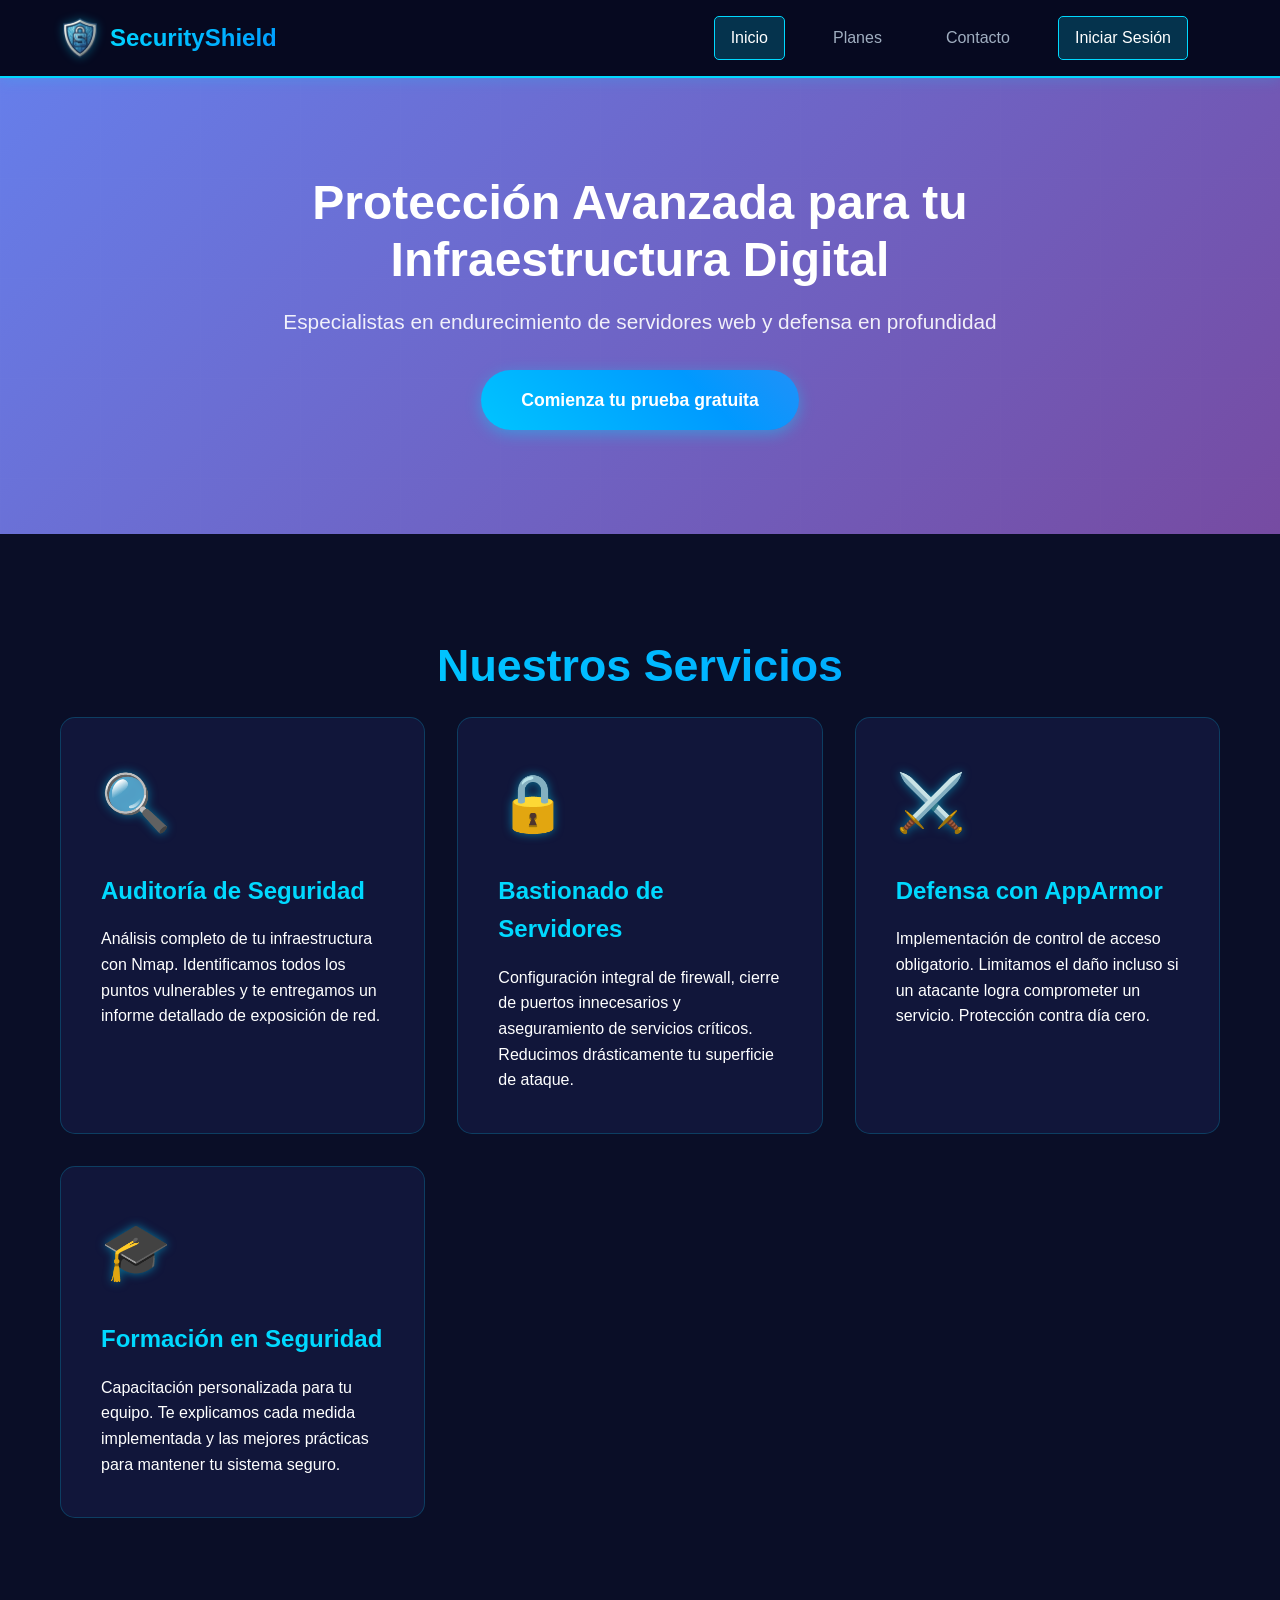
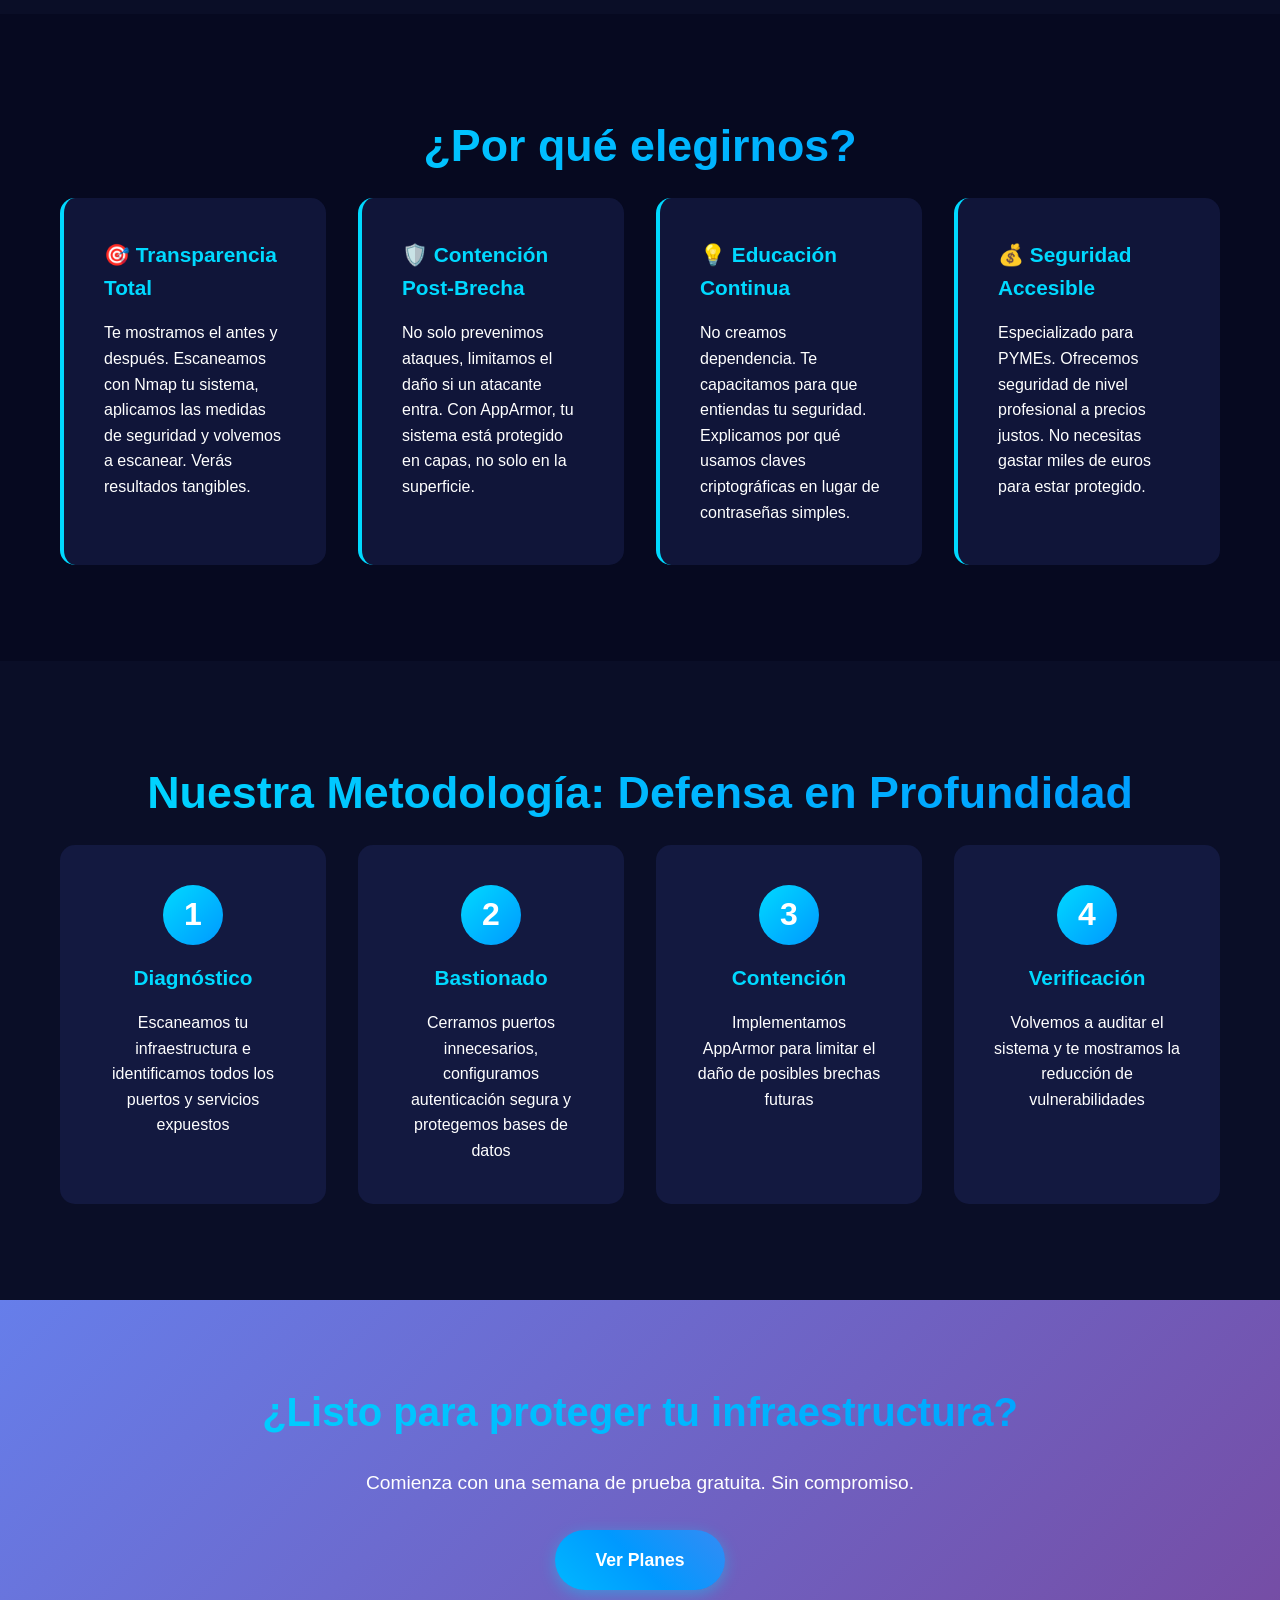
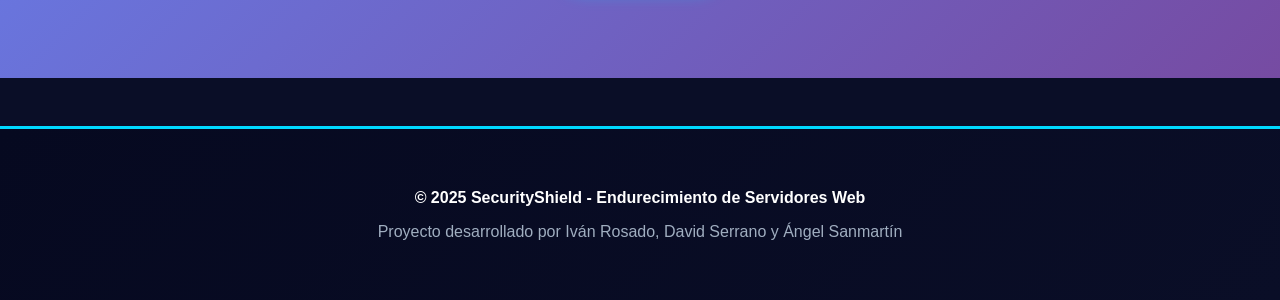
==== commit ca2cbd79: "Actualizacion v7" ====
--- a/index.html
+++ b/index.html
@@ -24,10 +24,10 @@
             </button>
             
             <ul class="nav-menu" id="navMenu">
-                <li><a href="index.html">Inicio</a></li>
-                <li><a href="suscripcion.html" class="active">Planes</a></li>
+                <li><a href="index.html" class="active">Inicio</a></li>
+                <li><a href="suscripcion.html">Planes</a></li>
                 <li><a href="contacto.html">Contacto</a></li>
-                <li><a href="login.html" id="loginLink">Iniciar Sesión</a></li>
+                <li><a href="login.html" class="active" id="loginLink">Iniciar Sesión</a></li>
                 <li><a href="#" id="logoutLink" class="logout-link" style="display:none">Cerrar Sesión</a></li>
             </ul>
         </div>
--- a/styles.css
+++ b/styles.css
@@ -25,6 +25,29 @@
     background-color: var(--dark-bg);
     color: var(--text-light);
     line-height: 1.6;
+    position: relative;
+}
+
+/* Fondo animado sutil */
+body::before {
+    content: "";
+    position: fixed;
+    top: 0;
+    left: 0;
+    width: 100%;
+    height: 100%;
+    background: 
+        linear-gradient(90deg, rgba(0, 217, 255, 0.02) 1px, transparent 1px),
+        linear-gradient(rgba(0, 217, 255, 0.02) 1px, transparent 1px);
+    background-size: 50px 50px;
+    animation: grid-move 20s linear infinite;
+    pointer-events: none;
+    z-index: 0;
+}
+
+@keyframes grid-move {
+    0% { transform: translate(0, 0); }
+    100% { transform: translate(50px, 50px); }
 }
 
 .container {
@@ -34,7 +57,7 @@
 }
 
 /* ============================================
-   NAVBAR Y MENÚ - VERSIÓN ÚNICA Y LIMPIA
+   NAVBAR Y MENÚ MÓVIL - VERSIÓN CORREGIDA
    ============================================ */
 .navbar {
     background-color: var(--darker-bg);
@@ -61,14 +84,24 @@
     gap: 10px;
     font-size: 1.5rem;
     font-weight: bold;
-    z-index: 2000;
-    position: relative;
+    z-index: 1002;
 }
 
 .shield-icon {
     width: 40px;
     height: 40px;
     object-fit: contain;
+    animation: glow-pulse 3s ease-in-out infinite alternate;
+    filter: drop-shadow(0 0 5px rgba(0, 217, 255, 0.3));
+}
+
+@keyframes glow-pulse {
+    from {
+        filter: drop-shadow(0 0 3px rgba(0, 217, 255, 0.4));
+    }
+    to {
+        filter: drop-shadow(0 0 8px rgba(0, 217, 255, 0.7));
+    }
 }
 
 .logo-text {
@@ -78,11 +111,13 @@
     background-clip: text;
 }
 
+/* Menú Desktop */
 .nav-menu {
     display: flex;
     list-style: none;
     gap: 2rem;
     align-items: center;
+    margin: 0;
 }
 
 .nav-menu a {
@@ -92,31 +127,12 @@
     transition: all 0.3s ease;
     padding: 0.5rem 1rem;
     border-radius: 5px;
-    border: 1px solid transparent;
     display: inline-block;
-    position: relative;
-}
-
-.nav-menu a::after {
-    content: "";
-    position: absolute;
-    bottom: 0;
-    left: 50%;
-    width: 0;
-    height: 2px;
-    background: var(--primary-color);
-    transition: all 0.3s ease;
-    transform: translateX(-50%);
 }
 
 .nav-menu a:hover {
     color: var(--primary-color);
     background-color: rgba(0, 217, 255, 0.1);
-}
-
-.nav-menu a:hover::after, 
-.nav-menu a.active::after {
-    width: 100%;
 }
 
 .nav-menu a.active {
@@ -133,7 +149,7 @@
     background-color: rgba(239, 68, 68, 0.1) !important;
 }
 
-/* Botón hamburguesa - OCULTO en desktop */
+/* Botón hamburguesa - Oculto en desktop */
 .mobile-menu-toggle {
     display: none;
     flex-direction: column;
@@ -144,8 +160,7 @@
     border: none;
     cursor: pointer;
     padding: 0;
-    z-index: 2000;
-    position: relative;
+    z-index: 1002;
 }
 
 .mobile-menu-toggle span {
@@ -157,7 +172,7 @@
     display: block;
 }
 
-/* Overlay del menú móvil */
+/* Overlay */
 .nav-overlay {
     position: fixed;
     top: 0;
@@ -165,7 +180,7 @@
     width: 100%;
     height: 100%;
     background: rgba(0, 0, 0, 0.7);
-    z-index: 1500;
+    z-index: 998;
     opacity: 0;
     visibility: hidden;
     transition: opacity 0.3s ease, visibility 0.3s ease;
@@ -176,7 +191,6 @@
     visibility: visible;
 }
 
-/* Prevenir scroll cuando el menú está abierto */
 body.menu-open {
     overflow: hidden;
 }
@@ -201,6 +215,7 @@
     bottom: 0;
     background: url('data:image/svg+xml,<svg width="100" height="100" xmlns="http://www.w3.org/2000/svg"><defs><pattern id="grid" width="100" height="100" patternUnits="userSpaceOnUse"><path d="M 100 0 L 0 0 0 100" fill="none" stroke="rgba(255,255,255,0.05)" stroke-width="1"/></pattern></defs><rect width="100" height="100" fill="url(%23grid)"/></svg>');
     opacity: 0.3;
+    z-index: 1;
 }
 
 .hero::after {
@@ -213,6 +228,7 @@
     background: linear-gradient(90deg, transparent, #00d9ff, transparent);
     animation: scan 4s ease-in-out infinite;
     box-shadow: 0 0 10px #00d9ff;
+    z-index: 1;
 }
 
 @keyframes scan {
@@ -227,77 +243,19 @@
     z-index: 2;
     max-width: 800px;
     margin: 0 auto;
-    animation: hero-entrance 1s ease-out;
-}
-
-@keyframes hero-entrance {
-    from {
-        opacity: 0;
-        transform: translateY(50px) scale(0.95);
-    }
-    to {
-        opacity: 1;
-        transform: translateY(0) scale(1);
-    }
-}
-
-.hero .hero-content::after {
-    content: "";
-    position: absolute;
-    top: 50%;
-    left: 50%;
-    transform: translate(-50%, -50%);
-    width: 300px;
-    height: 300px;
-    background-image: url('images/favicon.png');
-    background-size: contain;
-    background-repeat: no-repeat;
-    background-position: center;
-    opacity: 0.12;
-    z-index: -1;
-    pointer-events: none;
-    filter: blur(2px) brightness(1.2);
-    animation: shield-float 5s ease-in-out infinite;
-}
-
-@keyframes shield-float {
-    0%, 100% {
-        opacity: 0.10;
-        transform: translate(-50%, -50%) scale(1) rotate(0deg);
-    }
-    25% {
-        opacity: 0.14;
-        transform: translate(-50%, -48%) scale(1.08) rotate(2deg);
-    }
-    50% {
-        opacity: 0.16;
-        transform: translate(-50%, -52%) scale(1.12) rotate(-2deg);
-    }
-    75% {
-        opacity: 0.14;
-        transform: translate(-50%, -48%) scale(1.08) rotate(1deg);
-    }
-}
-
-.hero h1,
-.hero p,
-.hero .cta-button {
-    position: relative;
-    z-index: 3;
-    text-shadow: 0 2px 10px rgba(0, 0, 0, 0.5);
 }
 
 .hero h1 {
     font-size: 3rem;
     margin-bottom: 1rem;
     line-height: 1.2;
-    animation: fadeIn 1s ease-out;
-}
-
-@keyframes fadeIn {
+    animation: fadeInUp 0.8s ease-out;
+}
+
+@keyframes fadeInUp {
     from {
         opacity: 0;
-        transform: translateY(20px);
+        transform: translateY(30px);
     }
     to {
         opacity: 1;
@@ -309,6 +267,7 @@
     font-size: 1.3rem;
     margin-bottom: 2rem;
     color: rgba(255, 255, 255, 0.9);
+    animation: fadeInUp 0.8s ease-out 0.2s both;
 }
 
 .cta-button {
@@ -328,11 +287,6 @@
     overflow: hidden;
 }
 
-@keyframes gradient-shift {
-    0%, 100% { background-position: 0% 50%; }
-    50% { background-position: 100% 50%; }
-}
-
 .cta-button::before {
     content: "";
     position: absolute;
@@ -348,64 +302,30 @@
     left: 100%;
 }
 
+@keyframes gradient-shift {
+    0%, 100% { background-position: 0% 50%; }
+    50% { background-position: 100% 50%; }
+}
+
 .cta-button:hover {
     transform: translateY(-3px);
     box-shadow: 0 6px 20px rgba(0, 217, 255, 0.6);
 }
 
-.cta-button:active::after {
-    content: "";
-    position: absolute;
-    top: 50%;
-    left: 50%;
-    width: 0;
-    height: 0;
-    border-radius: 50%;
-    background: rgba(255, 255, 255, 0.5);
-    transform: translate(-50%, -50%);
-    animation: ripple 0.6s ease-out;
-}
-
-@keyframes ripple {
-    to {
-        width: 300px;
-        height: 300px;
-        opacity: 0;
-    }
-}
-
 /* ============================================
-   SERVICES, FEATURES, Y DEMÁS SECCIONES
+   SECCIONES
    ============================================ */
 .services, .why-us, .methodology, .pricing, .services-included, .faq {
     padding: 6rem 2rem;
     position: relative;
-    z-index: 1;
-}
-
-.services {
-    background-color: var(--dark-bg);
-}
-
-.why-us {
-    background-color: var(--darker-bg);
-}
-
-.methodology {
-    background-color: var(--dark-bg);
-}
-
-.pricing {
-    background-color: var(--dark-bg);
-}
-
-.services-included {
-    background-color: var(--darker-bg);
-}
-
-.faq {
-    background-color: var(--dark-bg);
-}
+}
+
+.services { background-color: var(--dark-bg); }
+.why-us { background-color: var(--darker-bg); }
+.methodology { background-color: var(--dark-bg); }
+.pricing { background-color: var(--dark-bg); }
+.services-included { background-color: var(--darker-bg); }
+.faq { background-color: var(--dark-bg); }
 
 .services h2, .why-us h2, .methodology h2, .pricing h2, .services-included h2, .faq h2, .cta-section h2 {
     text-align: center;
@@ -418,13 +338,6 @@
     margin-bottom: 1rem;
 }
 
-.services h2 + p, .why-us h2 + p, .pricing-hero p {
-    font-size: 1.2rem;
-    color: var(--text-gray);
-    margin-bottom: 3rem;
-    text-align: center;
-}
-
 .service-grid, .included-grid, .faq-grid {
     display: grid;
     grid-template-columns: repeat(auto-fit, minmax(280px, 1fr));
@@ -443,27 +356,13 @@
     gap: 2rem;
 }
 
-/* Cards y elementos con animación */
 .service-card, .feature, .pricing-card, .step, .included-item, .faq-item {
+    background: rgba(19, 25, 64, 0.8);
+    padding: 2.5rem;
+    border-radius: 15px;
+    transition: all 0.3s ease;
     opacity: 0;
-    animation: smoothEntry 0.6s ease-out forwards;
-    background: rgba(19, 25, 64, 0.8);
-    backdrop-filter: blur(10px);
-    -webkit-backdrop-filter: blur(10px);
-    box-shadow: 
-        0 8px 32px 0 rgba(0, 217, 255, 0.1),
-        0 0 0 1px rgba(0, 217, 255, 0.2) inset;
-}
-
-@keyframes smoothEntry {
-    from {
-        opacity: 0;
-        transform: translateY(20px) scale(0.95);
-    }
-    to {
-        opacity: 1;
-        transform: translateY(0) scale(1);
-    }
+    animation: fadeInUp 0.6s ease-out forwards;
 }
 
 /* Delays para efecto cascada */
@@ -472,35 +371,26 @@
 .service-card:nth-child(3), .pricing-card:nth-child(3), .feature:nth-child(3) { animation-delay: 0.3s; }
 .service-card:nth-child(4), .pricing-card:nth-child(4), .feature:nth-child(4) { animation-delay: 0.4s; }
 
-.service-card, .pricing-card, .feature, .included-item {
-    padding: 2.5rem;
-    border-radius: 15px;
-    transition: all 0.3s ease;
-}
-
 .service-card {
     border: 1px solid rgba(0, 217, 255, 0.2);
 }
 
 .service-card:hover {
     transform: translateY(-8px);
-    box-shadow: 
-        0 12px 24px rgba(0, 217, 255, 0.3),
-        0 0 15px rgba(0, 217, 255, 0.15) inset;
-    border-color: var(--primary-color);
+    box-shadow: 0 12px 24px rgba(0, 217, 255, 0.3);
 }
 
 .service-icon {
-    font-size: 3.5rem !important;
-    margin-bottom: 1.5rem !important;
+    font-size: 3.5rem;
+    margin-bottom: 1.5rem;
     display: inline-block;
-    transition: all 0.3s ease;
+    transition: transform 0.3s ease;
     filter: drop-shadow(0 0 5px rgba(0, 217, 255, 0.5));
 }
 
 .service-card:hover .service-icon {
-    transform: scale(1.1);
-    filter: drop-shadow(0 0 10px rgba(0, 217, 255, 0.8));
+    transform: scale(1.15) rotate(5deg);
+    filter: drop-shadow(0 0 15px rgba(0, 217, 255, 0.8));
 }
 
 .service-card h3 {
@@ -509,11 +399,6 @@
     font-size: 1.5rem;
 }
 
-.service-card p, .feature p, .pricing-card p {
-    line-height: 1.8;
-    margin-top: 1rem;
-}
-
 .feature {
     border-left: 4px solid var(--primary-color);
 }
@@ -521,7 +406,6 @@
 .feature:hover {
     transform: translateX(10px);
     box-shadow: 0 8px 16px rgba(0, 217, 255, 0.2);
-    border-left-width: 6px;
 }
 
 .feature h3 {
@@ -530,24 +414,9 @@
     font-size: 1.3rem;
 }
 
-/* Separadores entre secciones */
-.services::after, .why-us::after, .methodology::after {
-    content: "";
-    display: block;
-    width: 100px;
-    height: 3px;
-    background: var(--gradient-2);
-    margin: 4rem auto 0;
-    border-radius: 10px;
-    box-shadow: 0 0 10px rgba(0, 217, 255, 0.5);
-}
-
-/* Steps */
 .step {
     text-align: center;
-    padding: 2rem;
     background-color: var(--card-bg);
-    border-radius: 10px;
 }
 
 .step:hover {
@@ -579,28 +448,6 @@
     padding: 5rem 2rem;
     background: var(--gradient-1);
     text-align: center;
-    position: relative;
-    overflow: hidden;
-    z-index: 1;
-}
-
-.cta-section::before {
-    content: "";
-    position: absolute;
-    width: 100%;
-    height: 100%;
-    background: radial-gradient(circle at 50% 50%, rgba(0, 217, 255, 0.1) 0%, transparent 70%);
-    animation: pulse-bg 3s ease-in-out infinite;
-}
-
-@keyframes pulse-bg {
-    0%, 100% { opacity: 0.5; }
-    50% { opacity: 1; }
-}
-
-.cta-section h2, .cta-section p {
-    position: relative;
-    z-index: 1;
 }
 
 .cta-section h2 {
@@ -642,7 +489,6 @@
 .pricing-card:hover {
     transform: translateY(-10px);
     box-shadow: 0 30px 60px rgba(0, 217, 255, 0.4);
-    border-color: var(--primary-color);
 }
 
 .pricing-card.popular {
@@ -666,30 +512,20 @@
     font-weight: 700;
     letter-spacing: 1px;
     text-transform: uppercase;
-    animation: pulse-glow 2s ease-in-out infinite;
-}
-
-@keyframes pulse-glow {
+    animation: badge-glow 2s ease-in-out infinite;
+}
+
+@keyframes badge-glow {
     0%, 100% { 
-        box-shadow: 0 0 5px rgba(0, 217, 255, 0.5);
+        box-shadow: 0 0 10px rgba(0, 217, 255, 0.5);
     }
     50% { 
-        box-shadow: 0 0 20px rgba(0, 217, 255, 0.8),
-                    0 0 30px rgba(0, 217, 255, 0.4);
+        box-shadow: 0 0 20px rgba(0, 217, 255, 0.8);
     }
 }
 
 .pricing-card.trial .badge {
     background: var(--success);
-}
-
-.pricing-card:hover .badge {
-    animation: badge-bounce 0.6s ease;
-}
-
-@keyframes badge-bounce {
-    0%, 100% { transform: translateX(-50%) scale(1); }
-    50% { transform: translateX(-50%) scale(1.15); }
 }
 
 .pricing-card h3 {
@@ -712,26 +548,6 @@
     -webkit-background-clip: text;
     -webkit-text-fill-color: transparent;
     background-clip: text;
-    animation: price-pop 0.6s cubic-bezier(0.175, 0.885, 0.32, 1.275);
-}
-
-@keyframes price-pop {
-    0% {
-        transform: scale(0.8);
-        opacity: 0;
-    }
-    50% {
-        transform: scale(1.1);
-    }
-    100% {
-        transform: scale(1);
-        opacity: 1;
-    }
-}
-
-.pricing-card:hover .amount {
-    color: #00f0ff;
-    text-shadow: 0 0 10px rgba(0, 217, 255, 0.5);
 }
 
 .period {
@@ -747,7 +563,6 @@
     margin-bottom: 1.5rem;
     font-weight: bold;
     font-size: 1rem;
-    box-shadow: 0 4px 10px rgba(16, 185, 129, 0.3);
 }
 
 .features-list {
@@ -759,12 +574,6 @@
     padding: 1rem 0;
     font-size: 1rem;
     border-bottom: 1px solid rgba(255, 255, 255, 0.1);
-    transition: all 0.2s ease;
-}
-
-.features-list li:hover {
-    padding-left: 10px;
-    color: var(--text-light);
 }
 
 .plan-button {
@@ -780,27 +589,8 @@
     border-radius: 10px;
     font-weight: 700;
     font-size: 1.1rem;
-    letter-spacing: 0.5px;
     transition: transform 0.3s;
     min-height: 48px;
-    position: relative;
-    overflow: hidden;
-    box-shadow: 0 4px 15px rgba(0, 217, 255, 0.3);
-}
-
-.plan-button::before {
-    content: "";
-    position: absolute;
-    top: 0;
-    left: -100%;
-    width: 100%;
-    height: 100%;
-    background: linear-gradient(90deg, transparent, rgba(255, 255, 255, 0.3), transparent);
-    transition: left 0.5s;
-}
-
-.plan-button:hover::before {
-    left: 100%;
 }
 
 .plan-button:hover {
@@ -810,21 +600,10 @@
 
 .trial-button {
     background: linear-gradient(135deg, #10b981 0%, #059669 100%) !important;
-    box-shadow: 0 4px 15px rgba(16, 185, 129, 0.4);
-}
-
-.trial-button:hover {
-    box-shadow: 0 6px 20px rgba(16, 185, 129, 0.6);
-    transform: translateY(-3px) scale(1.02);
 }
 
 .popular-button {
     background: var(--gradient-1);
-    box-shadow: 0 4px 15px rgba(102, 126, 234, 0.4);
-}
-
-.popular-button:hover {
-    box-shadow: 0 6px 20px rgba(102, 126, 234, 0.6);
 }
 
 .plan-note {
@@ -843,7 +622,6 @@
 .included-item:hover {
     transform: translateY(-5px);
     box-shadow: 0 10px 25px rgba(0, 217, 255, 0.2);
-    border-left-color: #00f0ff;
 }
 
 .included-item h3 {
@@ -855,13 +633,11 @@
 /* FAQ Items */
 .faq-item {
     border: 1px solid rgba(0, 217, 255, 0.2);
-    cursor: default;
 }
 
 .faq-item:hover {
     transform: scale(1.02);
     box-shadow: 0 8px 20px rgba(0, 217, 255, 0.2);
-    border-color: var(--primary-color);
 }
 
 .faq-item h3 {
@@ -936,15 +712,6 @@
     outline: none;
     border-color: var(--primary-color);
     box-shadow: 0 0 0 3px rgba(0, 217, 255, 0.1);
-    transform: scale(1.01);
-    background-color: rgba(19, 25, 64, 0.8);
-}
-
-.form-group small {
-    display: block;
-    margin-top: 0.5rem;
-    color: var(--text-gray);
-    font-size: 0.85rem;
 }
 
 .auth-button {
@@ -961,23 +728,6 @@
     cursor: pointer;
     transition: transform 0.3s;
     min-height: 48px;
-    position: relative;
-    overflow: hidden;
-}
-
-.auth-button::before {
-    content: "";
-    position: absolute;
-    top: 0;
-    left: -100%;
-    width: 100%;
-    height: 100%;
-    background: linear-gradient(90deg, transparent, rgba(255, 255, 255, 0.3), transparent);
-    transition: left 0.5s;
-}
-
-.auth-button:hover::before {
-    left: 100%;
 }
 
 .auth-button:hover {
@@ -1005,18 +755,6 @@
     padding: 1rem;
     border-radius: 5px;
     margin-bottom: 1.5rem;
-    animation: slide-in 0.5s ease-out;
-}
-
-@keyframes slide-in {
-    from {
-        transform: translateY(-20px);
-        opacity: 0;
-    }
-    to {
-        transform: translateY(0);
-        opacity: 1;
-    }
 }
 
 .alert-error {
@@ -1109,7 +847,6 @@
     padding: 3rem 2rem;
     text-align: center;
     border-top: 3px solid var(--primary-color);
-    box-shadow: 0 -5px 20px rgba(0, 217, 255, 0.1);
     margin-top: 3rem;
 }
 
@@ -1117,7 +854,6 @@
     color: var(--text-gray);
     margin: 0.5rem 0;
     font-size: 1rem;
-    line-height: 2;
 }
 
 footer p:first-child {
@@ -1125,58 +861,8 @@
     color: var(--text-light);
 }
 
-/* Fondo animado global */
-body::before {
-    content: "";
-    position: fixed;
-    top: 0;
-    left: 0;
-    width: 100%;
-    height: 100%;
-    background: 
-        linear-gradient(90deg, rgba(0, 217, 255, 0.03) 1px, transparent 1px),
-        linear-gradient(rgba(0, 217, 255, 0.03) 1px, transparent 1px);
-    background-size: 50px 50px;
-    animation: grid-move 20s linear infinite;
-    pointer-events: none;
-    z-index: 0;
-}
-
-@keyframes grid-move {
-    0% { transform: translate(0, 0); }
-    100% { transform: translate(50px, 50px); }
-}
-
-.navbar, .hero, section, footer {
-    position: relative;
-    z-index: 1;
-}
-
-body {
-    color: #e2e8f0;
-}
-
-p, .plan-note, .period, .features-list li {
-    color: #cbd5e1;
-}
-
 html {
     scroll-behavior: smooth;
-}
-
-.shield-icon {
-    animation: glow-pulse 2s ease-in-out infinite alternate;
-    display: inline-block;
-}
-
-@keyframes glow-pulse {
-    from {
-        filter: drop-shadow(0 0 5px rgba(0, 217, 255, 0.6));
-    }
-    to {
-        filter: drop-shadow(0 0 15px rgba(0, 217, 255, 1))
-                drop-shadow(0 0 25px rgba(0, 153, 255, 0.6));
-    }
 }
 
 /* ============================================
@@ -1211,10 +897,11 @@
         align-items: stretch;
         padding: 80px 0 20px;
         gap: 0;
+        margin: 0;
         transition: right 0.3s ease;
         box-shadow: -5px 0 15px rgba(0, 0, 0, 0.5);
         overflow-y: auto;
-        z-index: 1800;
+        z-index: 999;
     }
     
     .nav-menu.active {
@@ -1233,10 +920,7 @@
         border-radius: 0;
         text-align: left;
         border-bottom: 1px solid rgba(0, 217, 255, 0.1);
-    }
-    
-    .nav-menu a::after {
-        display: none;
+        border: none;
     }
     
     .mobile-menu-toggle.active span:nth-child(1) {
@@ -1256,19 +940,18 @@
         padding: 4rem 1.5rem;
     }
     
+    .hero::after {
+        animation: none;
+    }
+    
     .hero h1 {
         font-size: 2rem;
         line-height: 1.3;
+        animation: none;
     }
 
     .subtitle {
         font-size: 1.1rem;
-    }
-    
-    .hero .hero-content::after {
-        width: 400px;
-        height: 400px;
-        opacity: 0.10;
     }
     
     .pricing-hero h1 {
@@ -1302,28 +985,7 @@
     }
     
     .auth-container {
-        display: block !important;
-        width: 100% !important;
-    }
-    
-    .auth-container .auth-box {
-        width: 100% !important;
-        max-width: none !important;
-        margin-bottom: 1.5rem !important;
-        padding: 2rem 1.5rem;
-    }
-    
-    .auth-section {
-        padding: 2rem 1rem !important;
-    }
-    
-    .features {
-        display: block !important;
-    }
-    
-    .feature {
-        width: 100% !important;
-        margin-bottom: 1rem !important;
+        grid-template-columns: 1fr;
     }
     
     .feature:hover {
@@ -1363,9 +1025,9 @@
     }
 
     .badge {
-        top: -12px !important;
-        font-size: 0.7rem !important;
-        padding: 0.4rem 1rem !important;
+        top: -12px;
+        font-size: 0.7rem;
+        padding: 0.4rem 1rem;
         white-space: nowrap;
     }
     
@@ -1379,23 +1041,8 @@
         font-size: 16px;
     }
     
-    .hero::after {
-        animation-duration: 6s;
-    }
-    
-    body::before {
-        animation-duration: 30s;
-        opacity: 0.5;
-    }
-    
     .service-card:hover {
         transform: translateY(-5px);
-    }
-    
-    .hero h1 {
-        animation: none;
-        white-space: normal;
-        width: auto;
     }
 }
 
@@ -1429,12 +1076,6 @@
     .confirmation-card,
     .success-confirmation {
         padding: 1.5rem 1rem;
-    }
-    
-    .hero .hero-content::after {
-        width: 300px;
-        height: 300px;
-        opacity: 0.08;
     }
 }
 
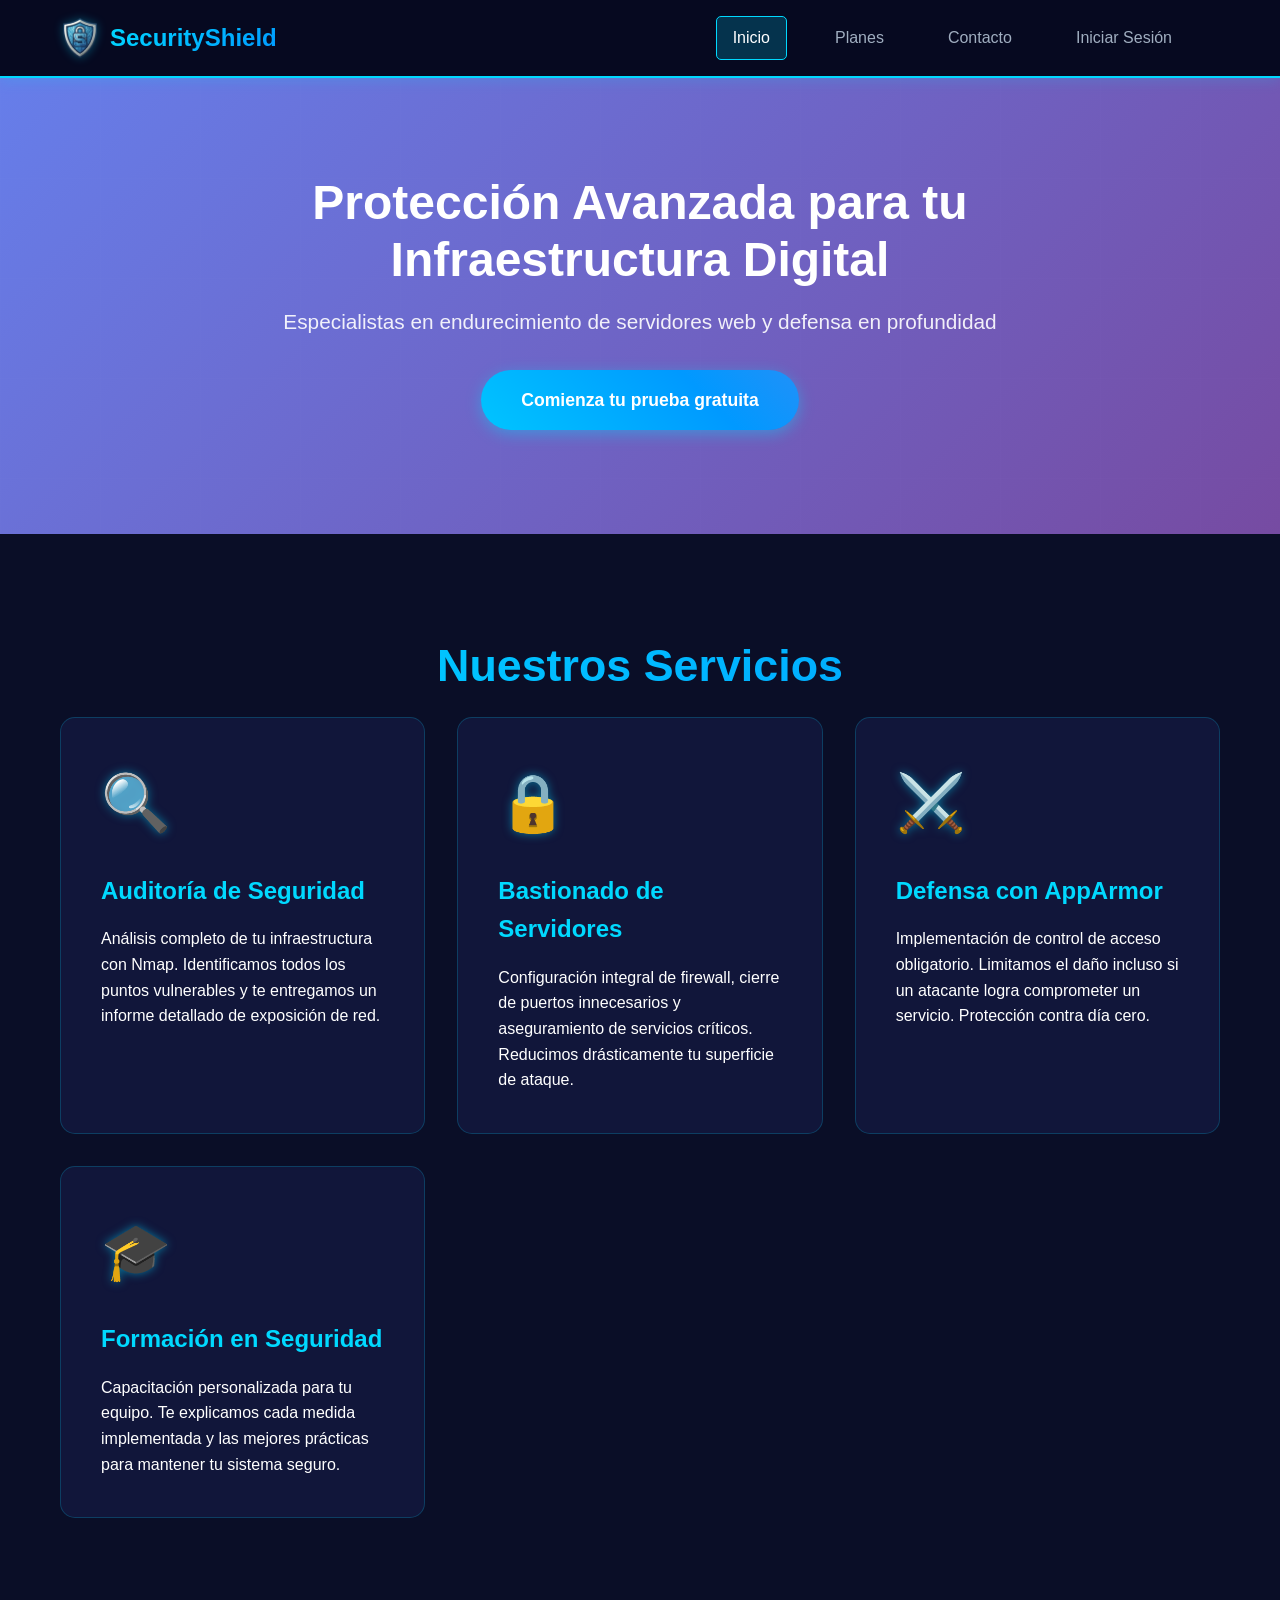
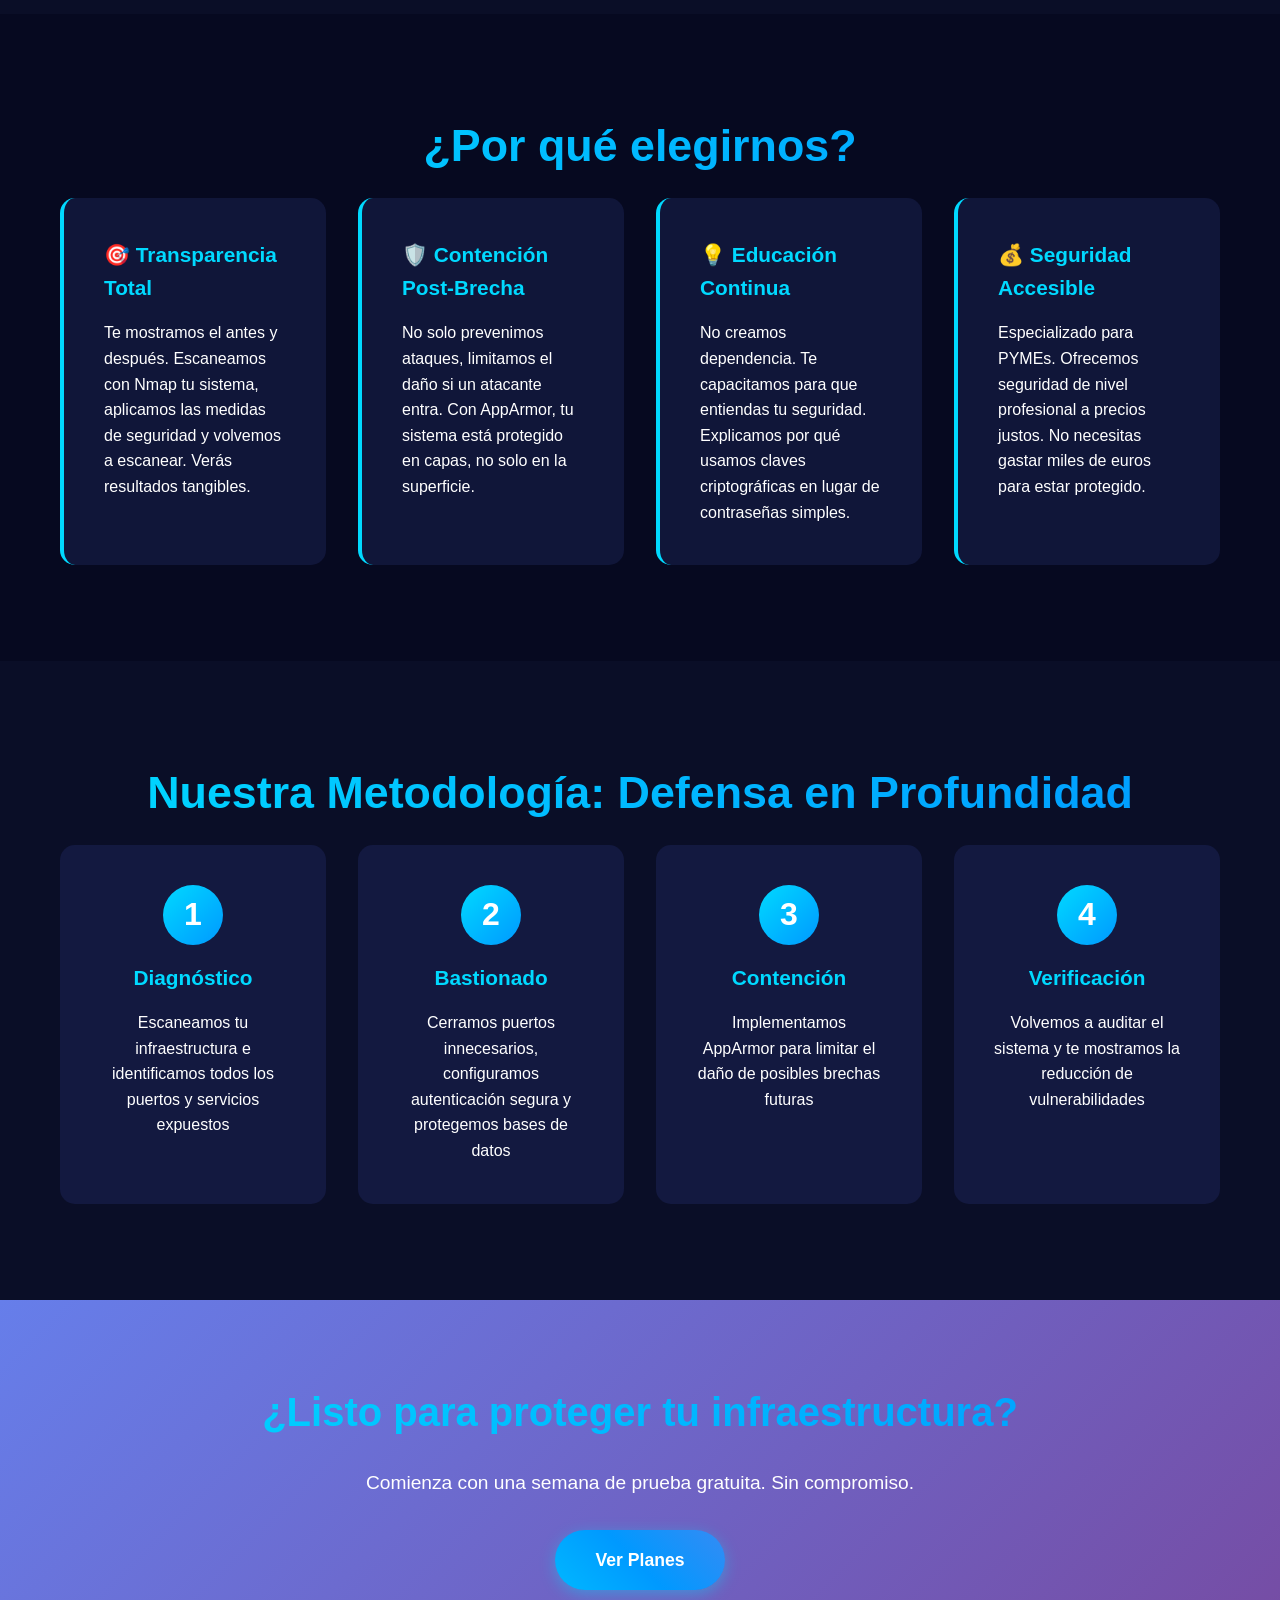
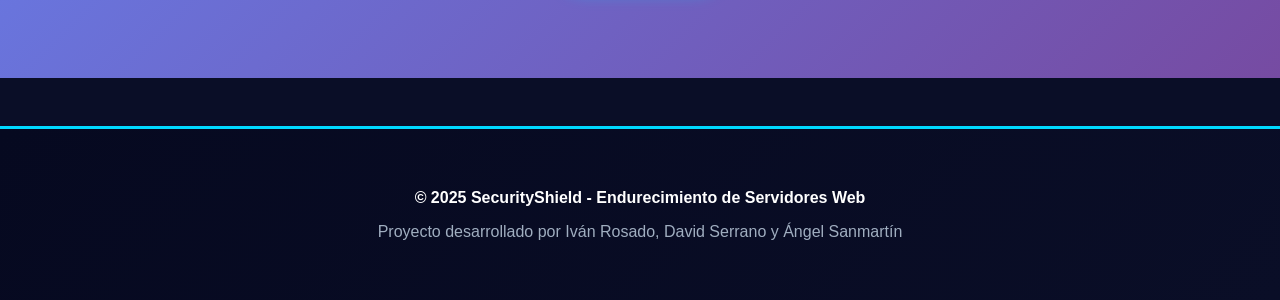
==== commit 025a25e5: "Formns detectables" ====
--- a/index.html
+++ b/index.html
@@ -27,7 +27,7 @@
                 <li><a href="index.html" class="active">Inicio</a></li>
                 <li><a href="suscripcion.html">Planes</a></li>
                 <li><a href="contacto.html">Contacto</a></li>
-                <li><a href="login.html" class="active" id="loginLink">Iniciar Sesión</a></li>
+                <li><a href="login.html" id="loginLink">Iniciar Sesión</a></li>
                 <li><a href="#" id="logoutLink" class="logout-link" style="display:none">Cerrar Sesión</a></li>
             </ul>
         </div>
--- a/styles.css
+++ b/styles.css
@@ -866,7 +866,7 @@
 }
 
 /* ============================================
-   RESPONSIVE - MÓVIL
+   RESPONSIVE - MÓVIL (REEMPLAZAR DESDE LÍNEA 1017)
    ============================================ */
 @media (max-width: 992px) {
     .pricing-grid {
@@ -879,50 +879,70 @@
 }
 
 @media (max-width: 768px) {
-    /* MENÚ MÓVIL ACTIVO */
+    /* Mostrar hamburguesa */
     .mobile-menu-toggle {
         display: flex !important;
     }
     
+    /* Menú fuera de pantalla */
     .nav-menu {
-        position: fixed;
-        top: 0;
-        right: -100%;
-        width: 80%;
-        max-width: 300px;
-        height: 100vh;
-        background: var(--darker-bg);
-        flex-direction: column;
-        justify-content: flex-start;
-        align-items: stretch;
-        padding: 80px 0 20px;
-        gap: 0;
-        margin: 0;
-        transition: right 0.3s ease;
-        box-shadow: -5px 0 15px rgba(0, 0, 0, 0.5);
-        overflow-y: auto;
-        z-index: 999;
-    }
-    
+        position: fixed !important;
+        top: 0 !important;
+        right: -100% !important;
+        width: 80% !important;
+        max-width: 300px !important;
+        height: 100vh !important;
+        background: #0d1428 !important;
+        flex-direction: column !important;
+        padding: 70px 0 20px !important;
+        gap: 0 !important;
+        margin: 0 !important;
+        transition: right 0.3s ease !important;
+        z-index: 1001 !important;
+        border-left: 2px solid var(--primary-color) !important;
+    }
+    
+    /* Menú ABIERTO */
     .nav-menu.active {
-        right: 0;
-    }
-    
+        right: 0 !important;
+    }
+    
+    /* Items del menú */
     .nav-menu li {
-        width: 100%;
-        margin: 0;
-    }
-    
-    .nav-menu a {
-        display: block;
-        width: 100%;
-        padding: 1rem 2rem;
-        border-radius: 0;
-        text-align: left;
-        border-bottom: 1px solid rgba(0, 217, 255, 0.1);
-        border: none;
-    }
-    
+        width: 100% !important;
+        margin: 0 !important;
+        padding: 0 !important;
+        display: block !important;
+    }
+    
+    /* Enlaces */
+    .nav-menu li a {
+        display: block !important;
+        width: 100% !important;
+        padding: 1.2rem 1.5rem !important;
+        color: #fff !important;
+        font-size: 1rem !important;
+        border-bottom: 1px solid rgba(0,217,255,0.1) !important;
+        text-decoration: none !important;
+        background: transparent !important;
+        border-radius: 0 !important;
+    }
+    
+    .nav-menu li a:hover {
+        background: rgba(0,217,255,0.15) !important;
+        padding-left: 2rem !important;
+    }
+    
+    .nav-menu li a.active {
+        background: rgba(0,217,255,0.25) !important;
+        border-left: 3px solid var(--primary-color) !important;
+    }
+    
+    .logout-link {
+        color: #ff6b6b !important;
+    }
+    
+    /* Animación hamburguesa */
     .mobile-menu-toggle.active span:nth-child(1) {
         transform: rotate(45deg) translate(8px, 8px);
     }
@@ -935,114 +955,56 @@
         transform: rotate(-45deg) translate(7px, -7px);
     }
     
-    /* HERO RESPONSIVE */
+    /* Resto de responsive */
     .hero {
-        padding: 4rem 1.5rem;
-    }
-    
-    .hero::after {
-        animation: none;
+        padding: 3rem 1rem;
     }
     
     .hero h1 {
-        font-size: 2rem;
-        line-height: 1.3;
-        animation: none;
-    }
-
+        font-size: 1.8rem;
+    }
+    
     .subtitle {
-        font-size: 1.1rem;
-    }
-    
-    .pricing-hero h1 {
-        font-size: 1.8rem;
-    }
-    
-    .services h2,
-    .why-us h2,
-    .methodology h2,
-    .cta-section h2,
-    .pricing h2 {
-        font-size: 2rem;
-    }
-    
-    .service-icon {
-        font-size: 3rem !important;
+        font-size: 1rem;
     }
     
     .service-grid,
     .features,
-    .steps,
-    .included-grid,
-    .faq-grid {
-        grid-template-columns: 1fr;
-        gap: 1.5rem;
-    }
-    
     .pricing-grid {
         grid-template-columns: 1fr;
-        gap: 2rem;
-    }
-    
-    .auth-container {
-        grid-template-columns: 1fr;
-    }
-    
-    .feature:hover {
-        transform: translateX(0);
-    }
-    
-    .cta-button,
-    .auth-button,
-    .plan-button {
-        padding: 1.2rem 2rem;
-        font-size: 1rem;
-        min-height: 52px;
     }
     
     .services,
     .why-us,
-    .methodology,
     .pricing {
-        padding: 4rem 1.5rem;
-    }
-    
-    .cta-section {
-        padding: 3rem 1.5rem;
-    }
-    
-    .action-buttons {
-        flex-direction: column;
-    }
-    
-    .action-buttons a {
-        width: 100%;
-        text-align: center;
-    }
-    
-    .pricing-card {
-        padding: 3rem 1.5rem 2rem 1.5rem;
-    }
-
-    .badge {
-        top: -12px;
-        font-size: 0.7rem;
-        padding: 0.4rem 1rem;
-        white-space: nowrap;
-    }
-    
-    .amount {
-        font-size: 2.8rem;
-    }
-    
-    .form-group input,
-    .form-group select,
-    .form-group textarea {
-        font-size: 16px;
-    }
-    
-    .service-card:hover {
-        transform: translateY(-5px);
+        padding: 3rem 1rem;
+    }
+    
+    * {
+        animation: none !important;
+    }
+}
+
+@media (max-width: 480px) {
+    .hero h1 {
+        font-size: 1.5rem;
+    }
+    
+    .logo-text {
+        font-size: 1.1rem;
+    }
+    
+    .shield-icon {
+        width: 32px;
+        height: 32px;
+    }
+    
+    .nav-menu {
+        width: 85%;
+    }
+    
+    .container {
+        padding: 0 1rem;
     }
 }
 
@@ -1087,4 +1049,15 @@
         animation-iteration-count: 1 !important;
         transition-duration: 0.01ms !important;
     }
-}+}
+
+/* FIX DISPLAY MENU ITEMS */
+.nav-menu li {
+    display: block !important;
+}
+
+@media (min-width: 769px) {
+    .nav-menu li {
+        display: inline-block !important;
+    }
+}
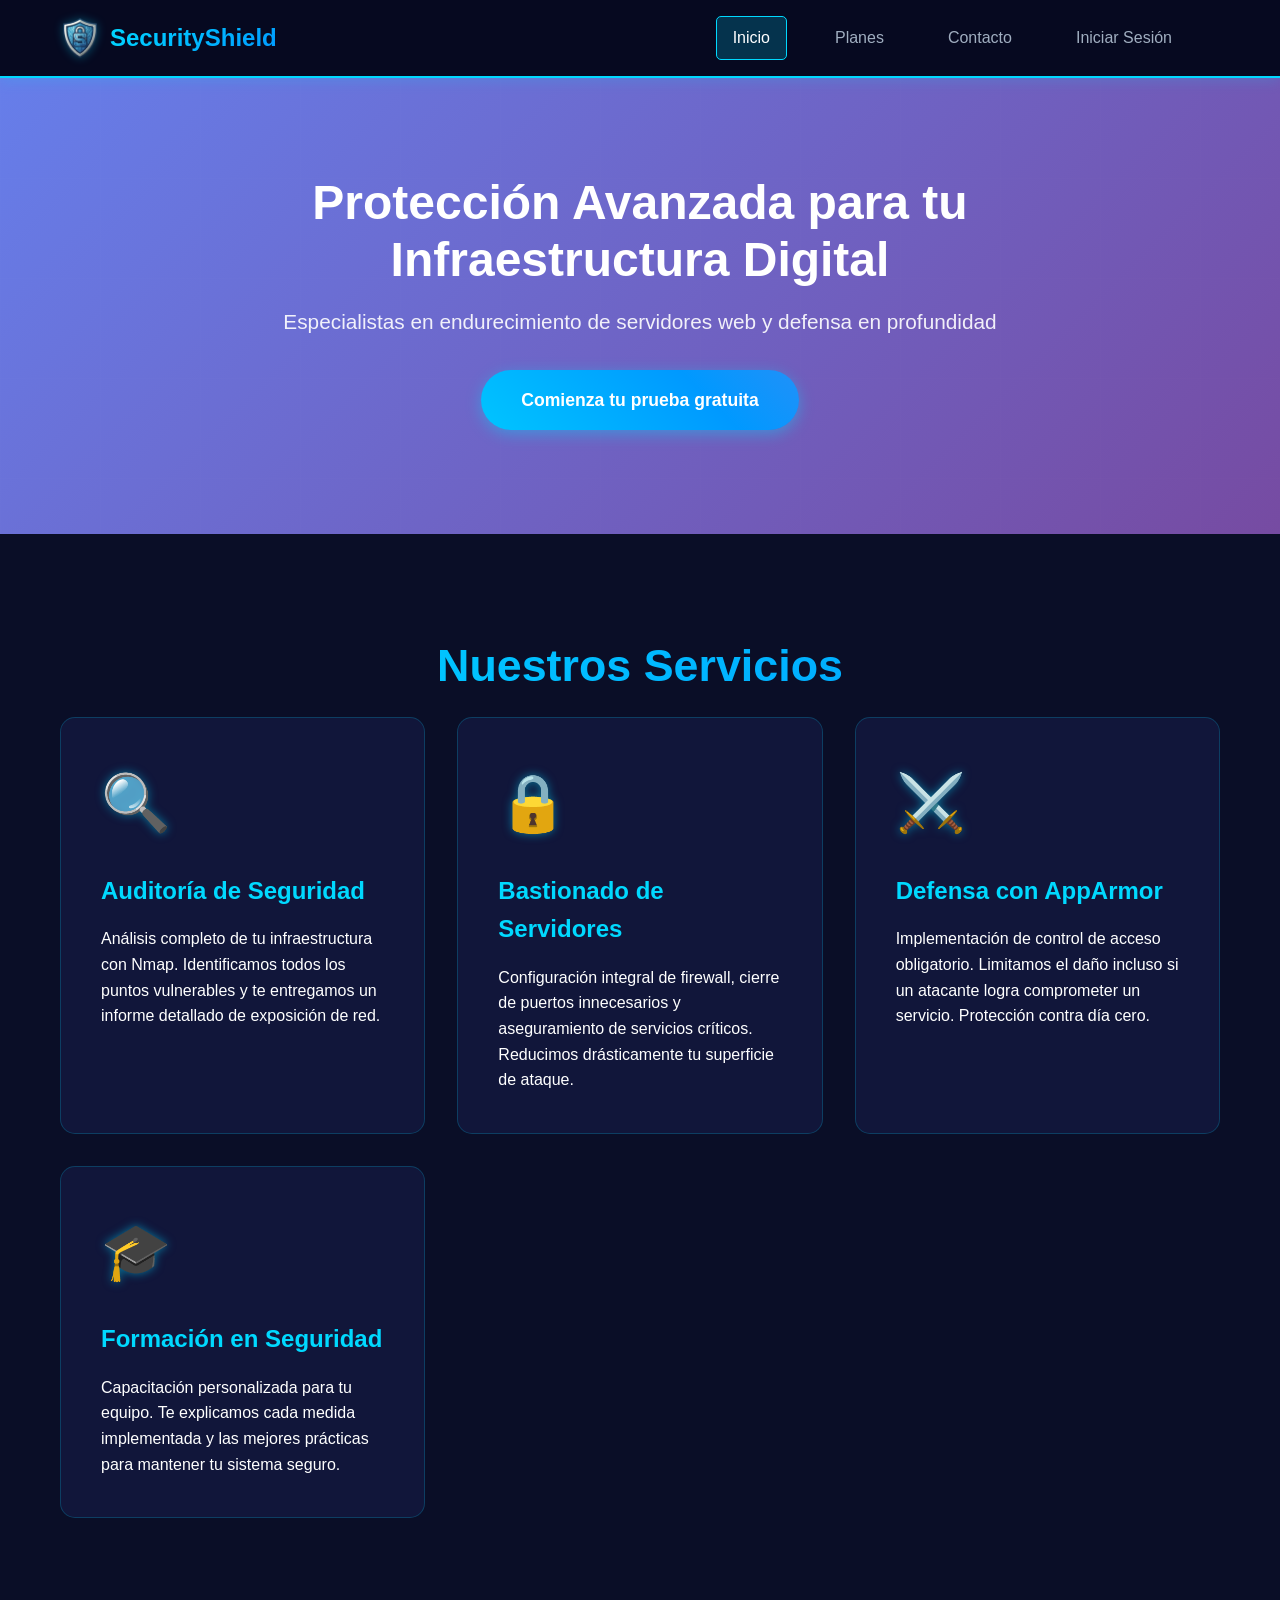
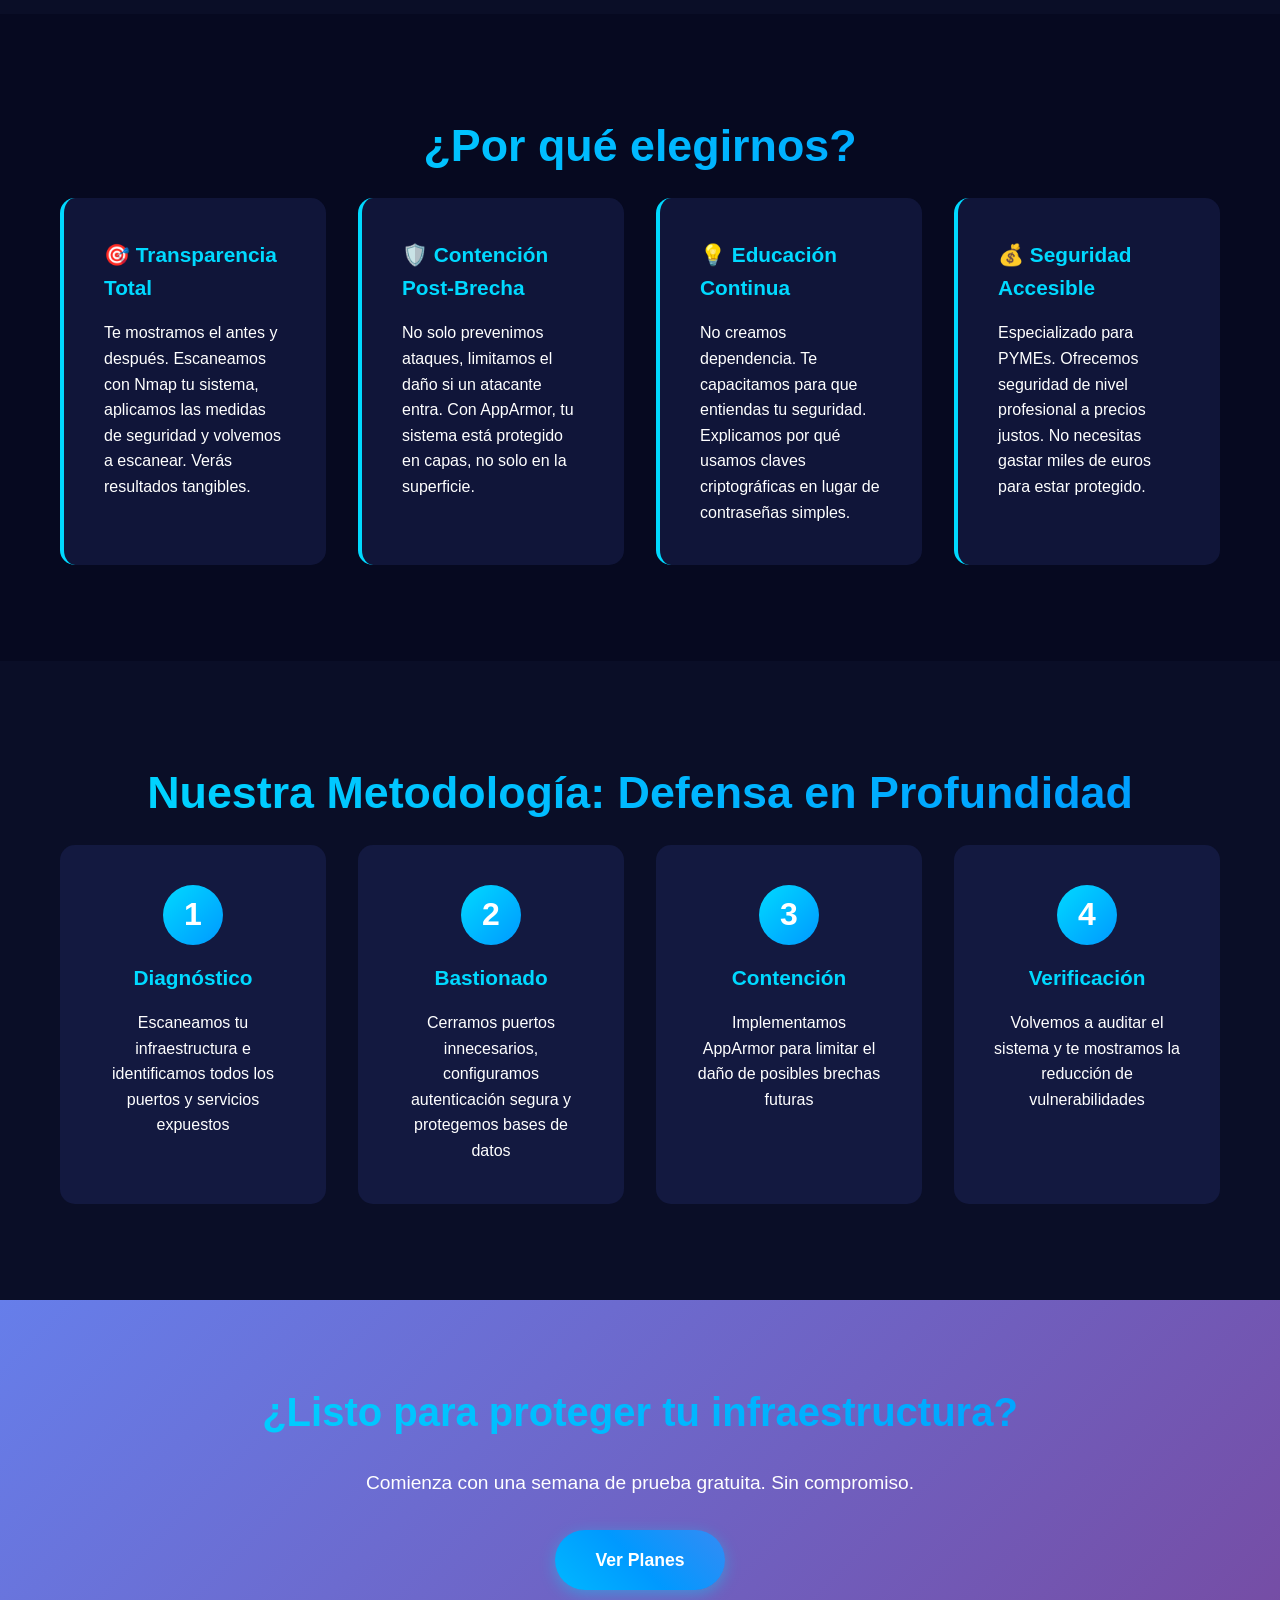
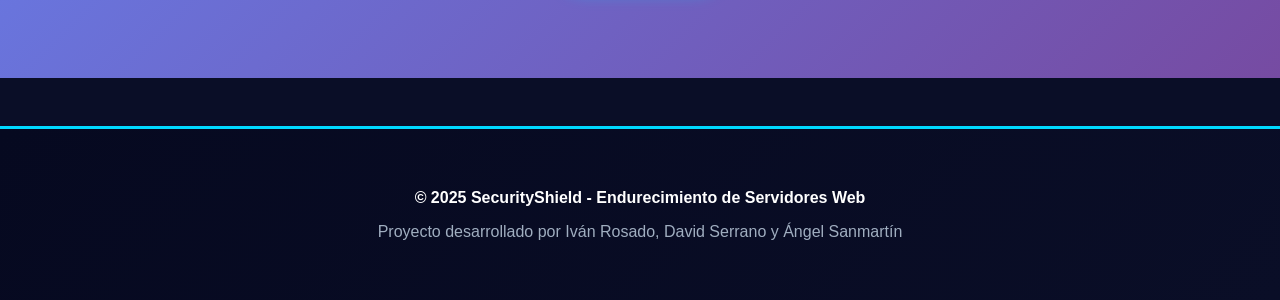
==== commit 25226ef7: "Actualizacion v8 Nuevo gestor de usuarios 2" ====
--- a/index.html
+++ b/index.html
@@ -5,7 +5,6 @@
     <meta name="viewport" content="width=device-width, initial-scale=1.0">
     <title>SecurityShield - Endurecimiento de Servidores Web</title>
     <link rel="stylesheet" href="styles.css">
-    <script src="https://identity.netlify.com/v1/netlify-identity-widget.js"></script>
     <link rel="icon" href="images/favicon.png">
 </head>
 <body>
@@ -16,7 +15,6 @@
                 <span class="logo-text">SecurityShield</span>
             </div>
             
-            <!-- Botón hamburguesa -->
             <button class="mobile-menu-toggle" id="menuToggle" aria-label="Menú">
                 <span></span>
                 <span></span>
@@ -33,7 +31,6 @@
         </div>
     </nav>
 
-    <!-- Overlay -->
     <div class="nav-overlay" id="navOverlay"></div>
 
     <header class="hero">
@@ -147,49 +144,42 @@
         </div>
     </footer>
 
+    <script src="https://cdn.auth0.com/js/auth0-spa-js/2.0/auth0-spa-js.production.js"></script>
+    <script src="auth-config.js"></script>
+    <script src="mobile-menu.js"></script>
     <script>
-        netlifyIdentity.init();
-
-        function updateUI() {
-            const user = netlifyIdentity.currentUser();
+        // Lógica para actualizar la barra de navegación en index
+        document.addEventListener('DOMContentLoaded', async function() {
+            // Inicializamos Auth0
+            await initAuth0();
+            
+            // Verificamos si hay usuario
+            const user = await getUser();
             const loginLink = document.getElementById('loginLink');
             const logoutLink = document.getElementById('logoutLink');
             
             if (user) {
+                // Usuario logueado
                 if (loginLink) loginLink.style.display = 'none';
                 if (logoutLink) {
                     logoutLink.style.display = 'block';
-                    const displayName = user.user_metadata?.full_name || user.email.split('@')[0];
+                    const displayName = user.name || user.email.split('@')[0];
                     logoutLink.textContent = `Cerrar Sesión (${displayName})`;
+                    
+                    // Manejar cierre de sesión
+                    logoutLink.addEventListener('click', async (e) => {
+                        e.preventDefault();
+                        if (confirm('¿Estás seguro que deseas cerrar sesión?')) {
+                            await logout();
+                        }
+                    });
                 }
-                
-                const userData = {
-                    email: user.email,
-                    nombre: user.user_metadata?.full_name || user.email.split('@')[0],
-                    id: user.id
-                };
-                localStorage.setItem('secureshield_user', JSON.stringify(userData));
             } else {
+                // Usuario no logueado
                 if (loginLink) loginLink.style.display = 'block';
                 if (logoutLink) logoutLink.style.display = 'none';
-                localStorage.removeItem('secureshield_user');
-            }
-        }
-
-        netlifyIdentity.on('init', updateUI);
-        netlifyIdentity.on('login', updateUI);
-        netlifyIdentity.on('logout', updateUI);
-
-        document.getElementById('logoutLink')?.addEventListener('click', (e) => {
-            e.preventDefault();
-            if (confirm('¿Estás seguro que deseas cerrar sesión?')) {
-                netlifyIdentity.logout();
             }
         });
-
-        updateUI();
     </script>
-    <script src="mobile-menu.js"></script>
-
 </body>
 </html>
--- a/styles.css
+++ b/styles.css
@@ -868,6 +868,11 @@
 /* ============================================
    RESPONSIVE - MÓVIL (REEMPLAZAR DESDE LÍNEA 1017)
    ============================================ */
+/* ============================================
+   RESPONSIVE - MÓVIL CORREGIDO
+   ============================================ */
+
+/* Tablet */
 @media (max-width: 992px) {
     .pricing-grid {
         grid-template-columns: repeat(auto-fit, minmax(280px, 1fr));
@@ -878,71 +883,85 @@
     }
 }
 
+/* Móvil */
 @media (max-width: 768px) {
-    /* Mostrar hamburguesa */
+    /* MOSTRAR botón hamburguesa */
     .mobile-menu-toggle {
-        display: flex !important;
-    }
-    
-    /* Menú fuera de pantalla */
+        display: flex;
+        flex-direction: column;
+        justify-content: space-around;
+        width: 30px;
+        height: 25px;
+        background: transparent;
+        border: none;
+        cursor: pointer;
+        padding: 0;
+        z-index: 1002;
+        position: relative;
+    }
+    
+    /* Menú CERRADO - Fuera de pantalla */
     .nav-menu {
-        position: fixed !important;
-        top: 0 !important;
-        right: -100% !important;
-        width: 80% !important;
-        max-width: 300px !important;
-        height: 100vh !important;
-        background: #0d1428 !important;
-        flex-direction: column !important;
-        padding: 70px 0 20px !important;
-        gap: 0 !important;
-        margin: 0 !important;
-        transition: right 0.3s ease !important;
-        z-index: 1001 !important;
-        border-left: 2px solid var(--primary-color) !important;
+        position: fixed;
+        top: 0;
+        right: -100%;
+        width: 80%;
+        max-width: 300px;
+        height: 100vh;
+        background: #0d1428;
+        flex-direction: column;
+        padding: 80px 0 20px;
+        gap: 0;
+        margin: 0;
+        transition: right 0.3s ease;
+        z-index: 1001;
+        border-left: 2px solid var(--primary-color);
+        overflow-y: auto;
     }
     
     /* Menú ABIERTO */
     .nav-menu.active {
-        right: 0 !important;
-    }
-    
-    /* Items del menú */
+        right: 0;
+    }
+    
+    /* Items del menú - VISIBLES */
     .nav-menu li {
-        width: 100% !important;
-        margin: 0 !important;
-        padding: 0 !important;
-        display: block !important;
-    }
-    
-    /* Enlaces */
+        width: 100%;
+        margin: 0;
+        padding: 0;
+        display: block;
+        list-style: none;
+    }
+    
+    /* Enlaces - VISIBLES y con buen tamaño */
     .nav-menu li a {
-        display: block !important;
-        width: 100% !important;
-        padding: 1.2rem 1.5rem !important;
-        color: #fff !important;
-        font-size: 1rem !important;
-        border-bottom: 1px solid rgba(0,217,255,0.1) !important;
-        text-decoration: none !important;
-        background: transparent !important;
-        border-radius: 0 !important;
+        display: block;
+        width: 100%;
+        padding: 1.2rem 1.5rem;
+        color: #fff;
+        font-size: 1.1rem;
+        border-bottom: 1px solid rgba(0,217,255,0.1);
+        text-decoration: none;
+        background: transparent;
+        border-radius: 0;
+        transition: all 0.3s ease;
     }
     
     .nav-menu li a:hover {
-        background: rgba(0,217,255,0.15) !important;
-        padding-left: 2rem !important;
+        background: rgba(0,217,255,0.15);
+        padding-left: 2rem;
     }
     
     .nav-menu li a.active {
-        background: rgba(0,217,255,0.25) !important;
-        border-left: 3px solid var(--primary-color) !important;
+        background: rgba(0,217,255,0.25);
+        border-left: 3px solid var(--primary-color);
     }
     
     .logout-link {
-        color: #ff6b6b !important;
-    }
-    
-    /* Animación hamburguesa */
+        color: #ff6b6b;
+    }
+    
+    /* Animación hamburguesa a X */
     .mobile-menu-toggle.active span:nth-child(1) {
         transform: rotate(45deg) translate(8px, 8px);
     }
@@ -955,7 +974,12 @@
         transform: rotate(-45deg) translate(7px, -7px);
     }
     
-    /* Resto de responsive */
+    /* Evitar scroll cuando menú abierto */
+    body.menu-open {
+        overflow: hidden;
+    }
+    
+    /* Hero más pequeño */
     .hero {
         padding: 3rem 1rem;
     }
@@ -968,23 +992,41 @@
         font-size: 1rem;
     }
     
+    /* Grids a 1 columna */
     .service-grid,
     .features,
-    .pricing-grid {
+    .pricing-grid,
+    .included-grid,
+    .faq-grid,
+    .steps {
         grid-template-columns: 1fr;
     }
     
+    /* Padding reducido */
     .services,
     .why-us,
-    .pricing {
+    .pricing,
+    .methodology,
+    .services-included,
+    .faq {
         padding: 3rem 1rem;
     }
     
-    * {
-        animation: none !important;
-    }
-}
-
+    /* Títulos más pequeños */
+    h2 {
+        font-size: 2rem;
+    }
+    
+    /* Botones más grandes para touch */
+    .cta-button,
+    .plan-button,
+    .auth-button {
+        min-height: 48px;
+        font-size: 1rem;
+    }
+}
+
+/* Móvil pequeño */
 @media (max-width: 480px) {
     .hero h1 {
         font-size: 1.5rem;
@@ -1003,35 +1045,12 @@
         width: 85%;
     }
     
+    .pricing-hero h1 {
+        font-size: 1.75rem;
+    }
+    
     .container {
         padding: 0 1rem;
-    }
-}
-
-@media (max-width: 480px) {
-    .hero h1 {
-        font-size: 1.75rem;
-    }
-    
-    .logo-text {
-        font-size: 1.2rem;
-    }
-    
-    .shield-icon {
-        width: 35px;
-        height: 35px;
-    }
-    
-    .pricing-hero h1 {
-        font-size: 1.5rem;
-    }
-    
-    .nav-menu {
-        width: 85%;
-    }
-    
-    .container {
-        padding: 0 15px;
     }
     
     .auth-box,
@@ -1039,8 +1058,30 @@
     .success-confirmation {
         padding: 1.5rem 1rem;
     }
-}
-
+    
+    /* Grids de auth a 1 columna */
+    .auth-container {
+        grid-template-columns: 1fr;
+    }
+}
+
+/* Reducir animaciones en móvil para performance */
+@media (max-width: 768px) {
+    .service-card,
+    .feature,
+    .pricing-card,
+    .step,
+    .included-item,
+    .faq-item {
+        animation-duration: 0.3s;
+    }
+    
+    body::before {
+        animation: none;
+    }
+}
+
+/* Accesibilidad - Reducir movimiento */
 @media (prefers-reduced-motion: reduce) {
     *,
     *::before,
@@ -1049,15 +1090,4 @@
         animation-iteration-count: 1 !important;
         transition-duration: 0.01ms !important;
     }
-}
-
-/* FIX DISPLAY MENU ITEMS */
-.nav-menu li {
-    display: block !important;
-}
-
-@media (min-width: 769px) {
-    .nav-menu li {
-        display: inline-block !important;
-    }
-}
+}
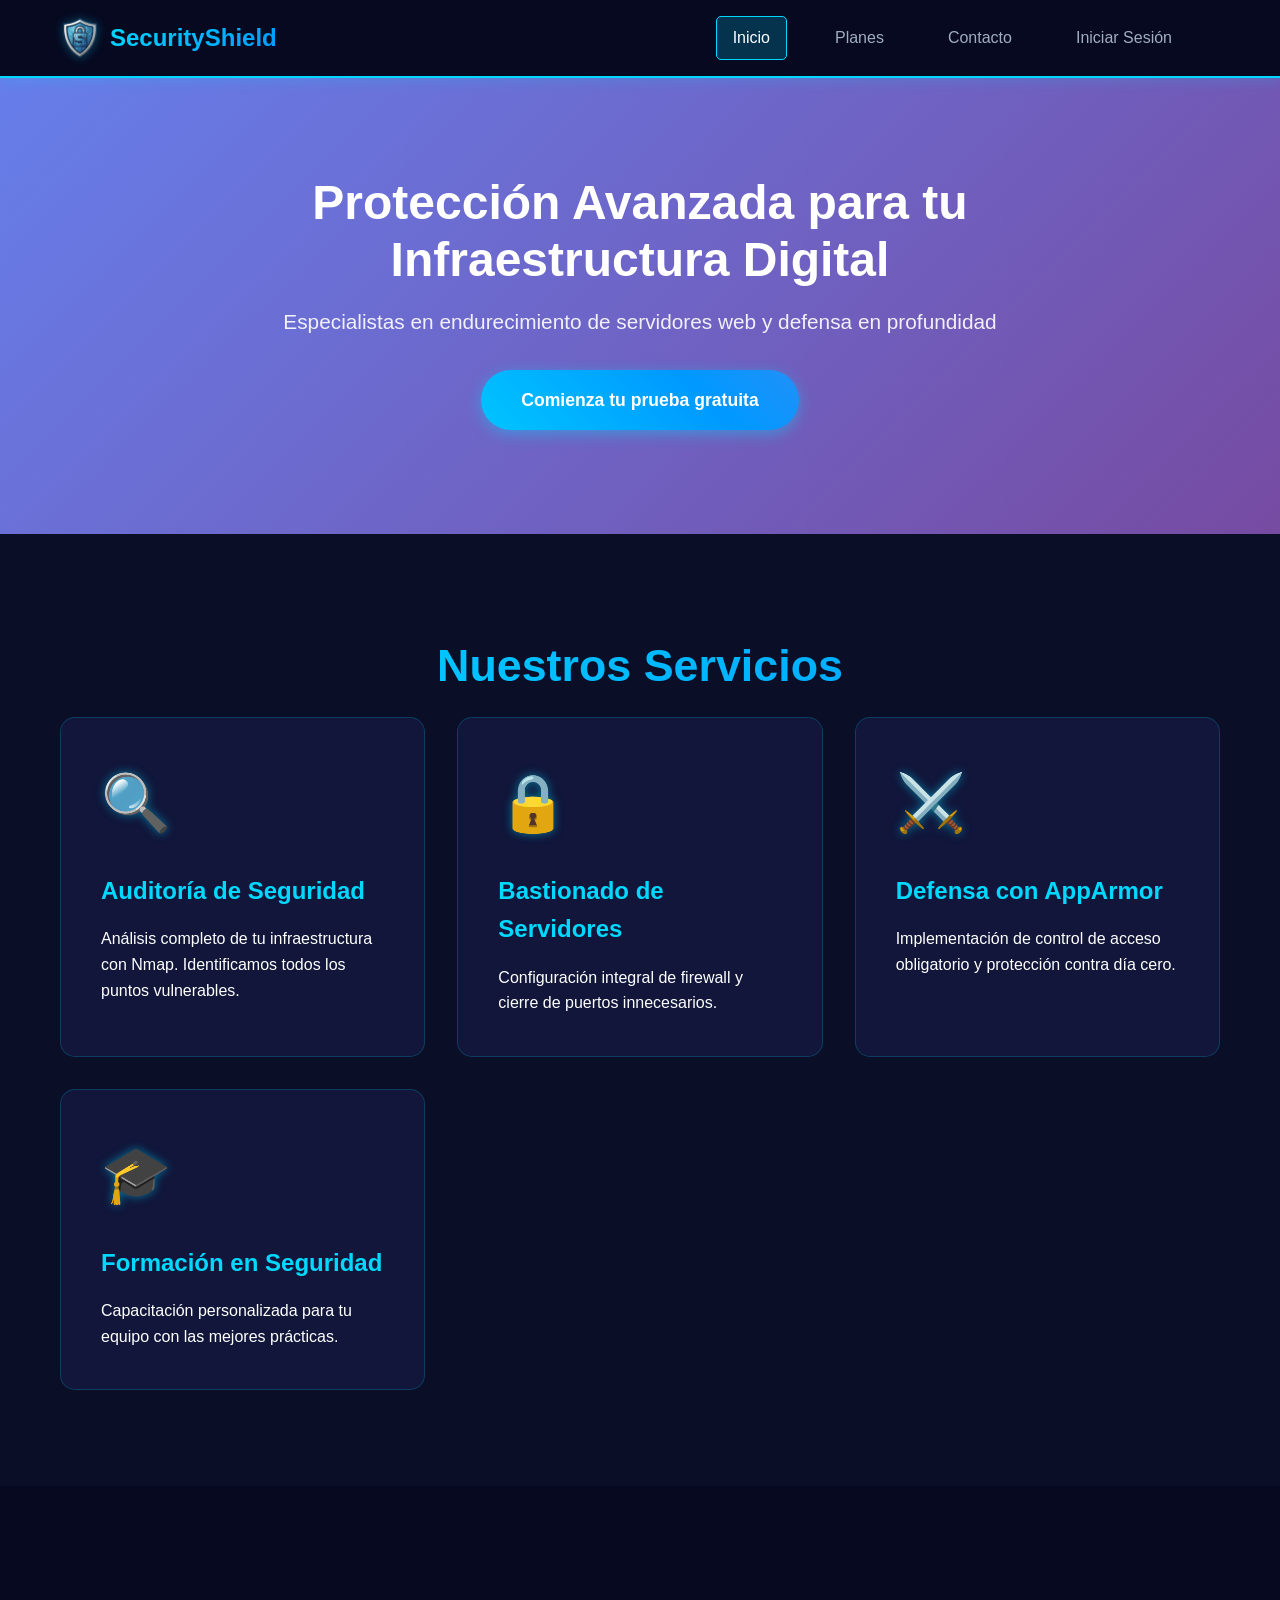
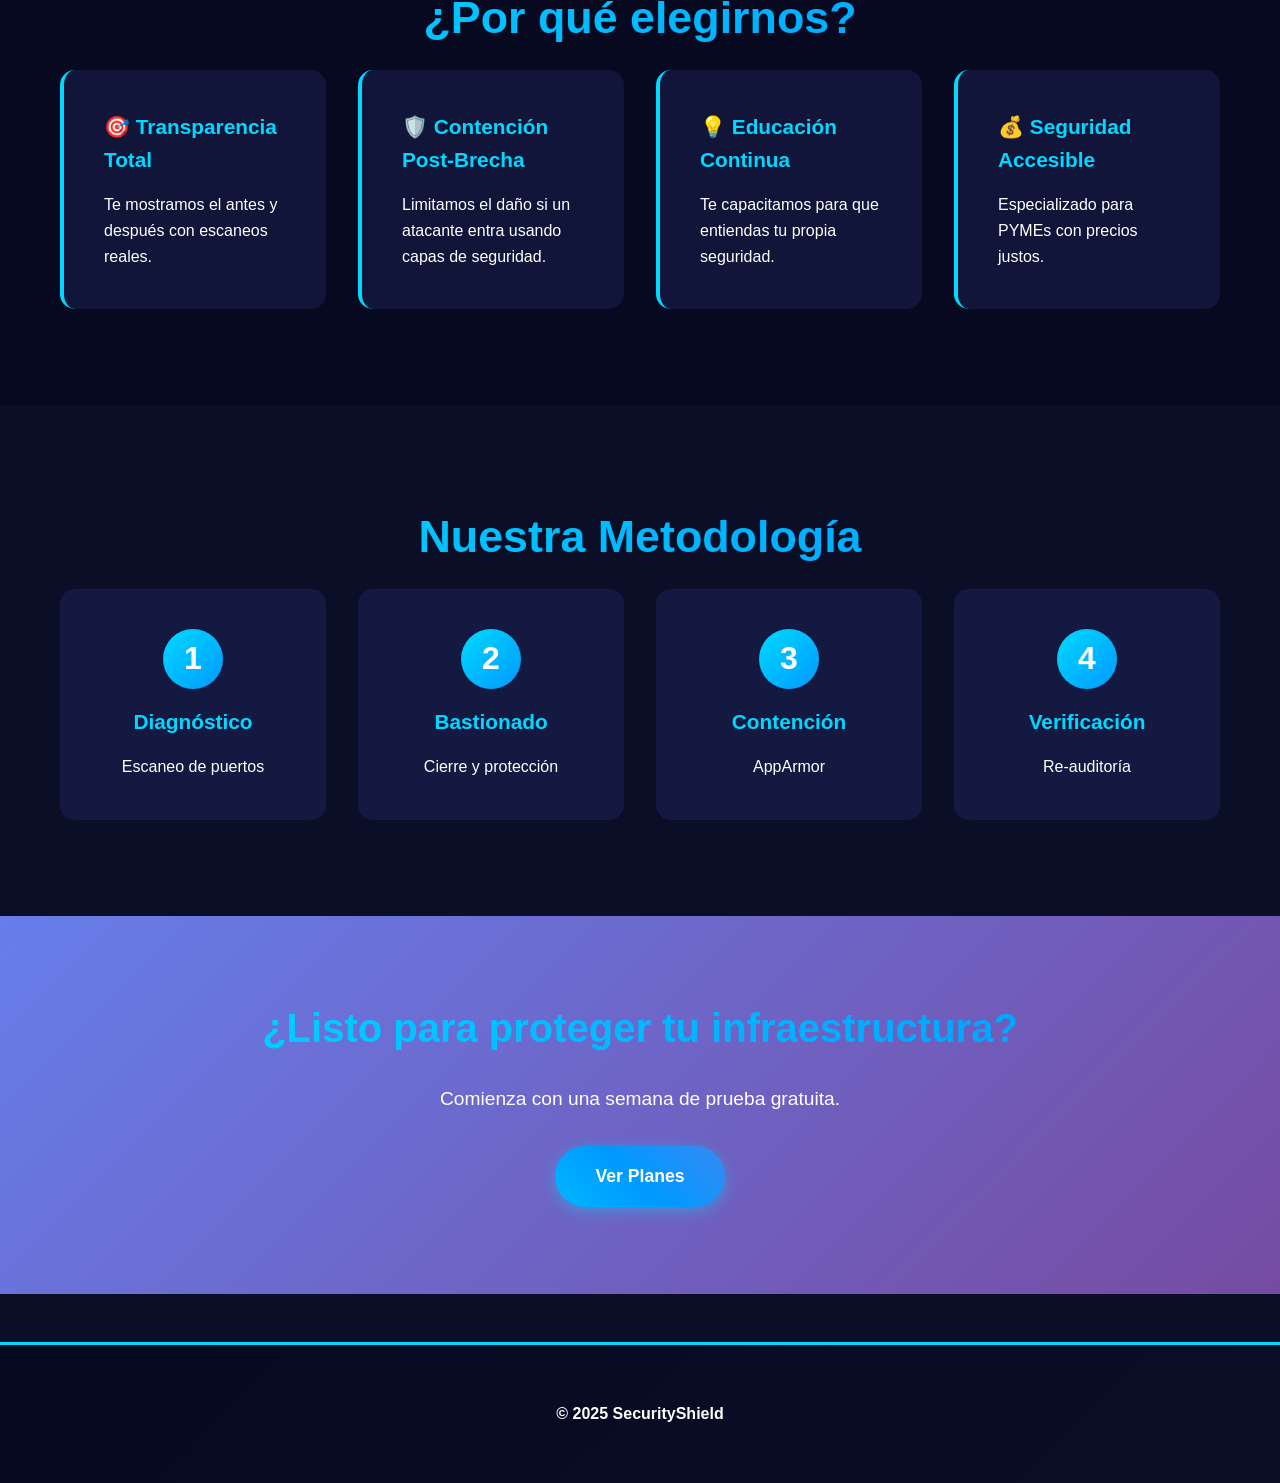
==== commit 87cf75e4: "Actualizacion v8 Nuevo gestor de usuarios 2" ====
--- a/index.html
+++ b/index.html
@@ -44,30 +44,26 @@
     <section class="services">
         <div class="container">
             <h2>Nuestros Servicios</h2>
-            
             <div class="service-grid">
                 <div class="service-card">
                     <div class="service-icon">🔍</div>
                     <h3>Auditoría de Seguridad</h3>
-                    <p>Análisis completo de tu infraestructura con Nmap. Identificamos todos los puntos vulnerables y te entregamos un informe detallado de exposición de red.</p>
+                    <p>Análisis completo de tu infraestructura con Nmap. Identificamos todos los puntos vulnerables.</p>
                 </div>
-
                 <div class="service-card">
                     <div class="service-icon">🔒</div>
                     <h3>Bastionado de Servidores</h3>
-                    <p>Configuración integral de firewall, cierre de puertos innecesarios y aseguramiento de servicios críticos. Reducimos drásticamente tu superficie de ataque.</p>
+                    <p>Configuración integral de firewall y cierre de puertos innecesarios.</p>
                 </div>
-
                 <div class="service-card">
                     <div class="service-icon">⚔️</div>
                     <h3>Defensa con AppArmor</h3>
-                    <p>Implementación de control de acceso obligatorio. Limitamos el daño incluso si un atacante logra comprometer un servicio. Protección contra día cero.</p>
+                    <p>Implementación de control de acceso obligatorio y protección contra día cero.</p>
                 </div>
-
                 <div class="service-card">
                     <div class="service-icon">🎓</div>
                     <h3>Formación en Seguridad</h3>
-                    <p>Capacitación personalizada para tu equipo. Te explicamos cada medida implementada y las mejores prácticas para mantener tu sistema seguro.</p>
+                    <p>Capacitación personalizada para tu equipo con las mejores prácticas.</p>
                 </div>
             </div>
         </div>
@@ -76,26 +72,22 @@
     <section class="why-us">
         <div class="container">
             <h2>¿Por qué elegirnos?</h2>
-            
             <div class="features">
                 <div class="feature">
                     <h3>🎯 Transparencia Total</h3>
-                    <p>Te mostramos el antes y después. Escaneamos con Nmap tu sistema, aplicamos las medidas de seguridad y volvemos a escanear. Verás resultados tangibles.</p>
+                    <p>Te mostramos el antes y después con escaneos reales.</p>
                 </div>
-
                 <div class="feature">
                     <h3>🛡️ Contención Post-Brecha</h3>
-                    <p>No solo prevenimos ataques, limitamos el daño si un atacante entra. Con AppArmor, tu sistema está protegido en capas, no solo en la superficie.</p>
+                    <p>Limitamos el daño si un atacante entra usando capas de seguridad.</p>
                 </div>
-
                 <div class="feature">
                     <h3>💡 Educación Continua</h3>
-                    <p>No creamos dependencia. Te capacitamos para que entiendas tu seguridad. Explicamos por qué usamos claves criptográficas en lugar de contraseñas simples.</p>
+                    <p>Te capacitamos para que entiendas tu propia seguridad.</p>
                 </div>
-
                 <div class="feature">
                     <h3>💰 Seguridad Accesible</h3>
-                    <p>Especializado para PYMEs. Ofrecemos seguridad de nivel profesional a precios justos. No necesitas gastar miles de euros para estar protegido.</p>
+                    <p>Especializado para PYMEs con precios justos.</p>
                 </div>
             </div>
         </div>
@@ -103,28 +95,12 @@
 
     <section class="methodology">
         <div class="container">
-            <h2>Nuestra Metodología: Defensa en Profundidad</h2>
+            <h2>Nuestra Metodología</h2>
             <div class="steps">
-                <div class="step">
-                    <div class="step-number">1</div>
-                    <h3>Diagnóstico</h3>
-                    <p>Escaneamos tu infraestructura e identificamos todos los puertos y servicios expuestos</p>
-                </div>
-                <div class="step">
-                    <div class="step-number">2</div>
-                    <h3>Bastionado</h3>
-                    <p>Cerramos puertos innecesarios, configuramos autenticación segura y protegemos bases de datos</p>
-                </div>
-                <div class="step">
-                    <div class="step-number">3</div>
-                    <h3>Contención</h3>
-                    <p>Implementamos AppArmor para limitar el daño de posibles brechas futuras</p>
-                </div>
-                <div class="step">
-                    <div class="step-number">4</div>
-                    <h3>Verificación</h3>
-                    <p>Volvemos a auditar el sistema y te mostramos la reducción de vulnerabilidades</p>
-                </div>
+                <div class="step"><div class="step-number">1</div><h3>Diagnóstico</h3><p>Escaneo de puertos</p></div>
+                <div class="step"><div class="step-number">2</div><h3>Bastionado</h3><p>Cierre y protección</p></div>
+                <div class="step"><div class="step-number">3</div><h3>Contención</h3><p>AppArmor</p></div>
+                <div class="step"><div class="step-number">4</div><h3>Verificación</h3><p>Re-auditoría</p></div>
             </div>
         </div>
     </section>
@@ -132,15 +108,14 @@
     <section class="cta-section">
         <div class="container">
             <h2>¿Listo para proteger tu infraestructura?</h2>
-            <p>Comienza con una semana de prueba gratuita. Sin compromiso.</p>
+            <p>Comienza con una semana de prueba gratuita.</p>
             <a href="suscripcion.html" class="cta-button">Ver Planes</a>
         </div>
     </section>
 
     <footer>
         <div class="container">
-            <p>&copy; 2025 SecurityShield - Endurecimiento de Servidores Web</p>
-            <p>Proyecto desarrollado por Iván Rosado, David Serrano y Ángel Sanmartín</p>
+            <p>&copy; 2025 SecurityShield</p>
         </div>
     </footer>
 
@@ -148,34 +123,25 @@
     <script src="auth-config.js"></script>
     <script src="mobile-menu.js"></script>
     <script>
-        // Lógica para actualizar la barra de navegación en index
         document.addEventListener('DOMContentLoaded', async function() {
-            // Inicializamos Auth0
             await initAuth0();
+            const user = await getUser();
             
-            // Verificamos si hay usuario
-            const user = await getUser();
             const loginLink = document.getElementById('loginLink');
             const logoutLink = document.getElementById('logoutLink');
             
             if (user) {
-                // Usuario logueado
                 if (loginLink) loginLink.style.display = 'none';
                 if (logoutLink) {
                     logoutLink.style.display = 'block';
-                    const displayName = user.name || user.email.split('@')[0];
-                    logoutLink.textContent = `Cerrar Sesión (${displayName})`;
+                    logoutLink.textContent = `Cerrar Sesión (${user.name || user.email})`;
                     
-                    // Manejar cierre de sesión
                     logoutLink.addEventListener('click', async (e) => {
                         e.preventDefault();
-                        if (confirm('¿Estás seguro que deseas cerrar sesión?')) {
-                            await logout();
-                        }
+                        if (confirm('¿Cerrar sesión?')) await logout();
                     });
                 }
             } else {
-                // Usuario no logueado
                 if (loginLink) loginLink.style.display = 'block';
                 if (logoutLink) logoutLink.style.display = 'none';
             }
